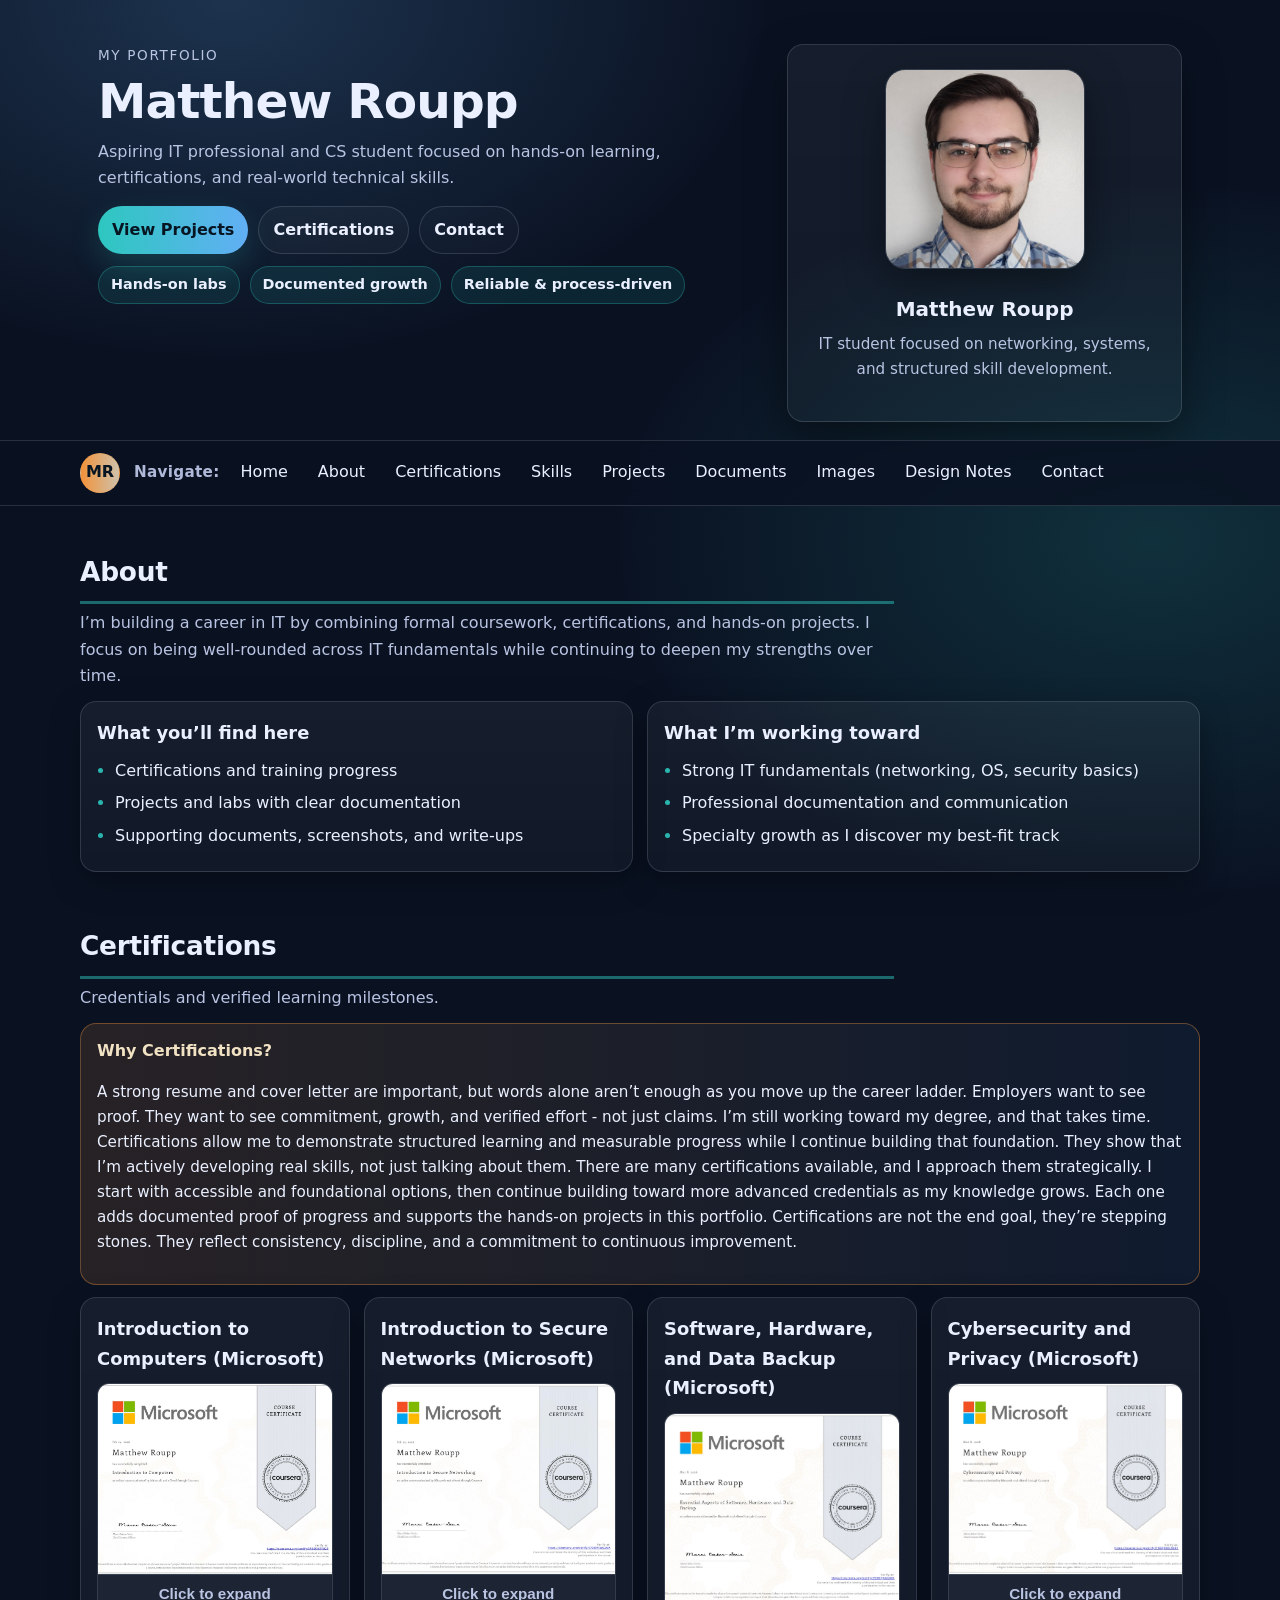
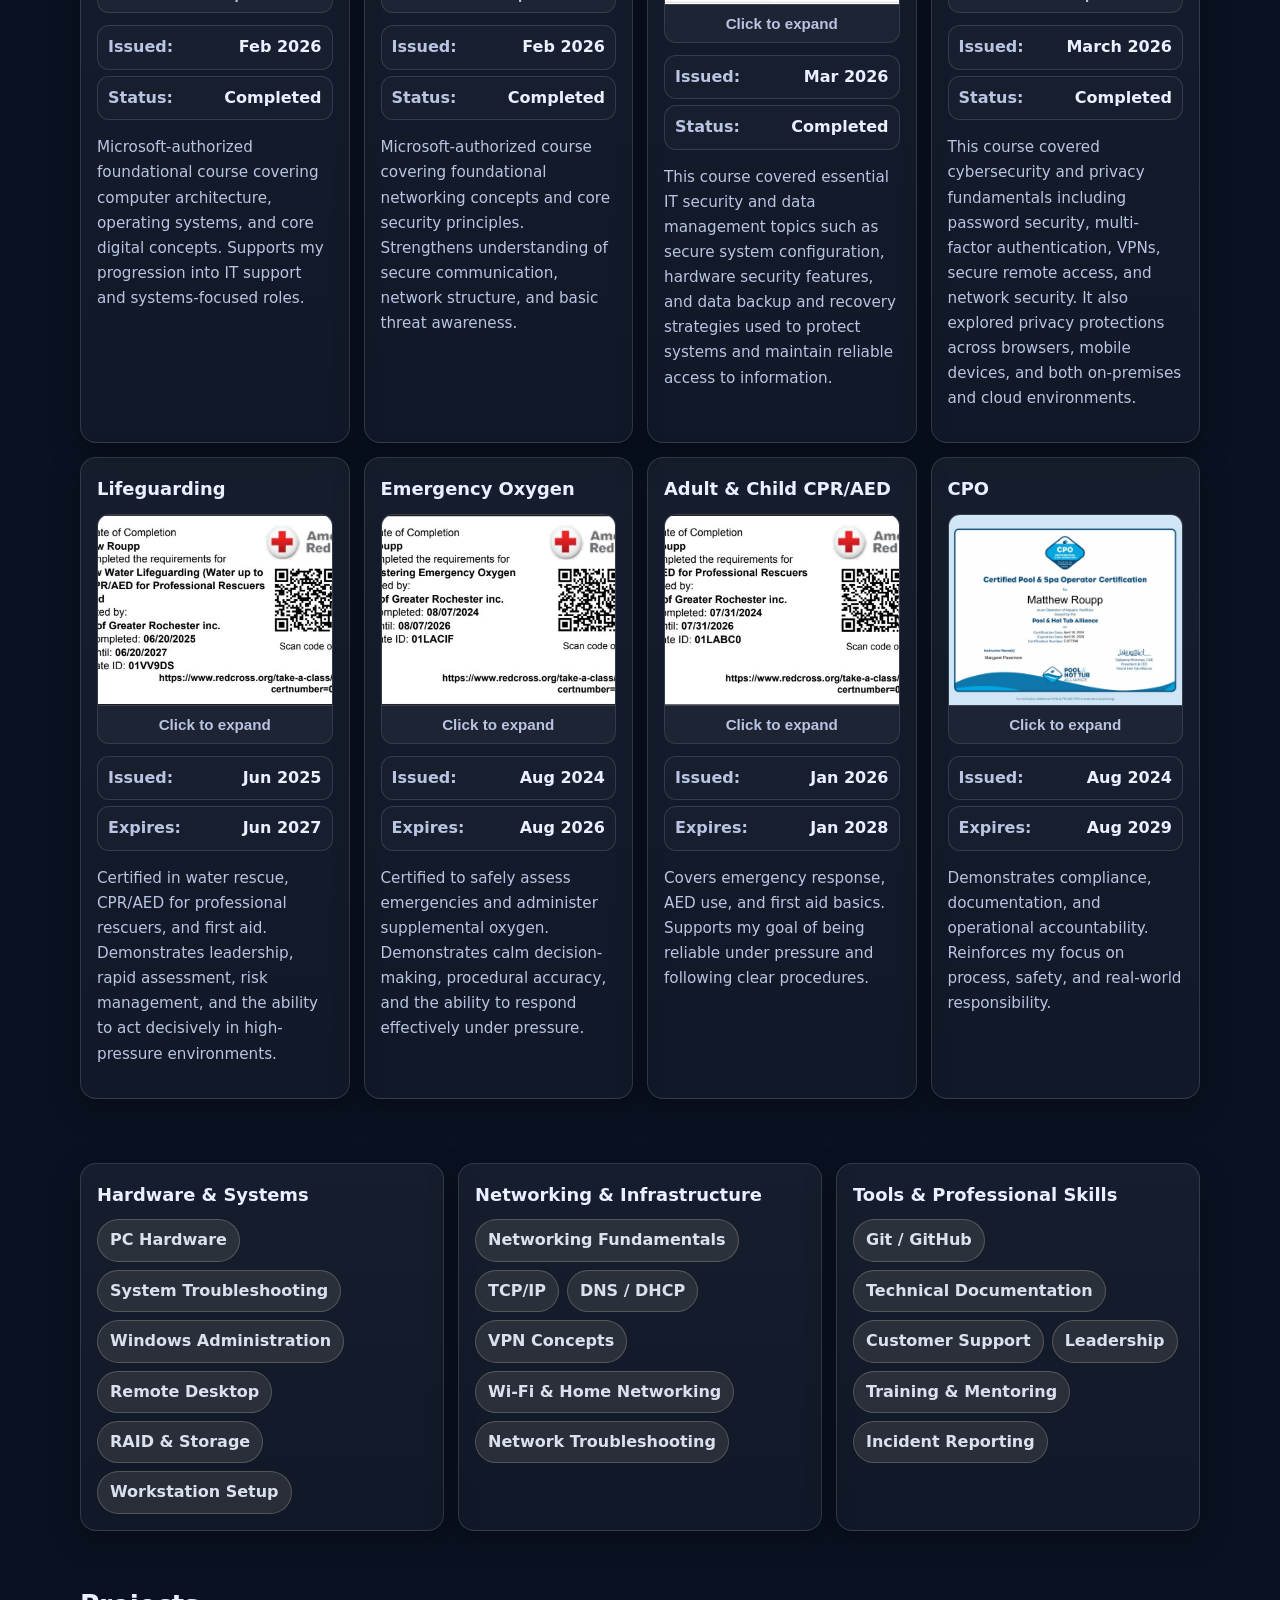
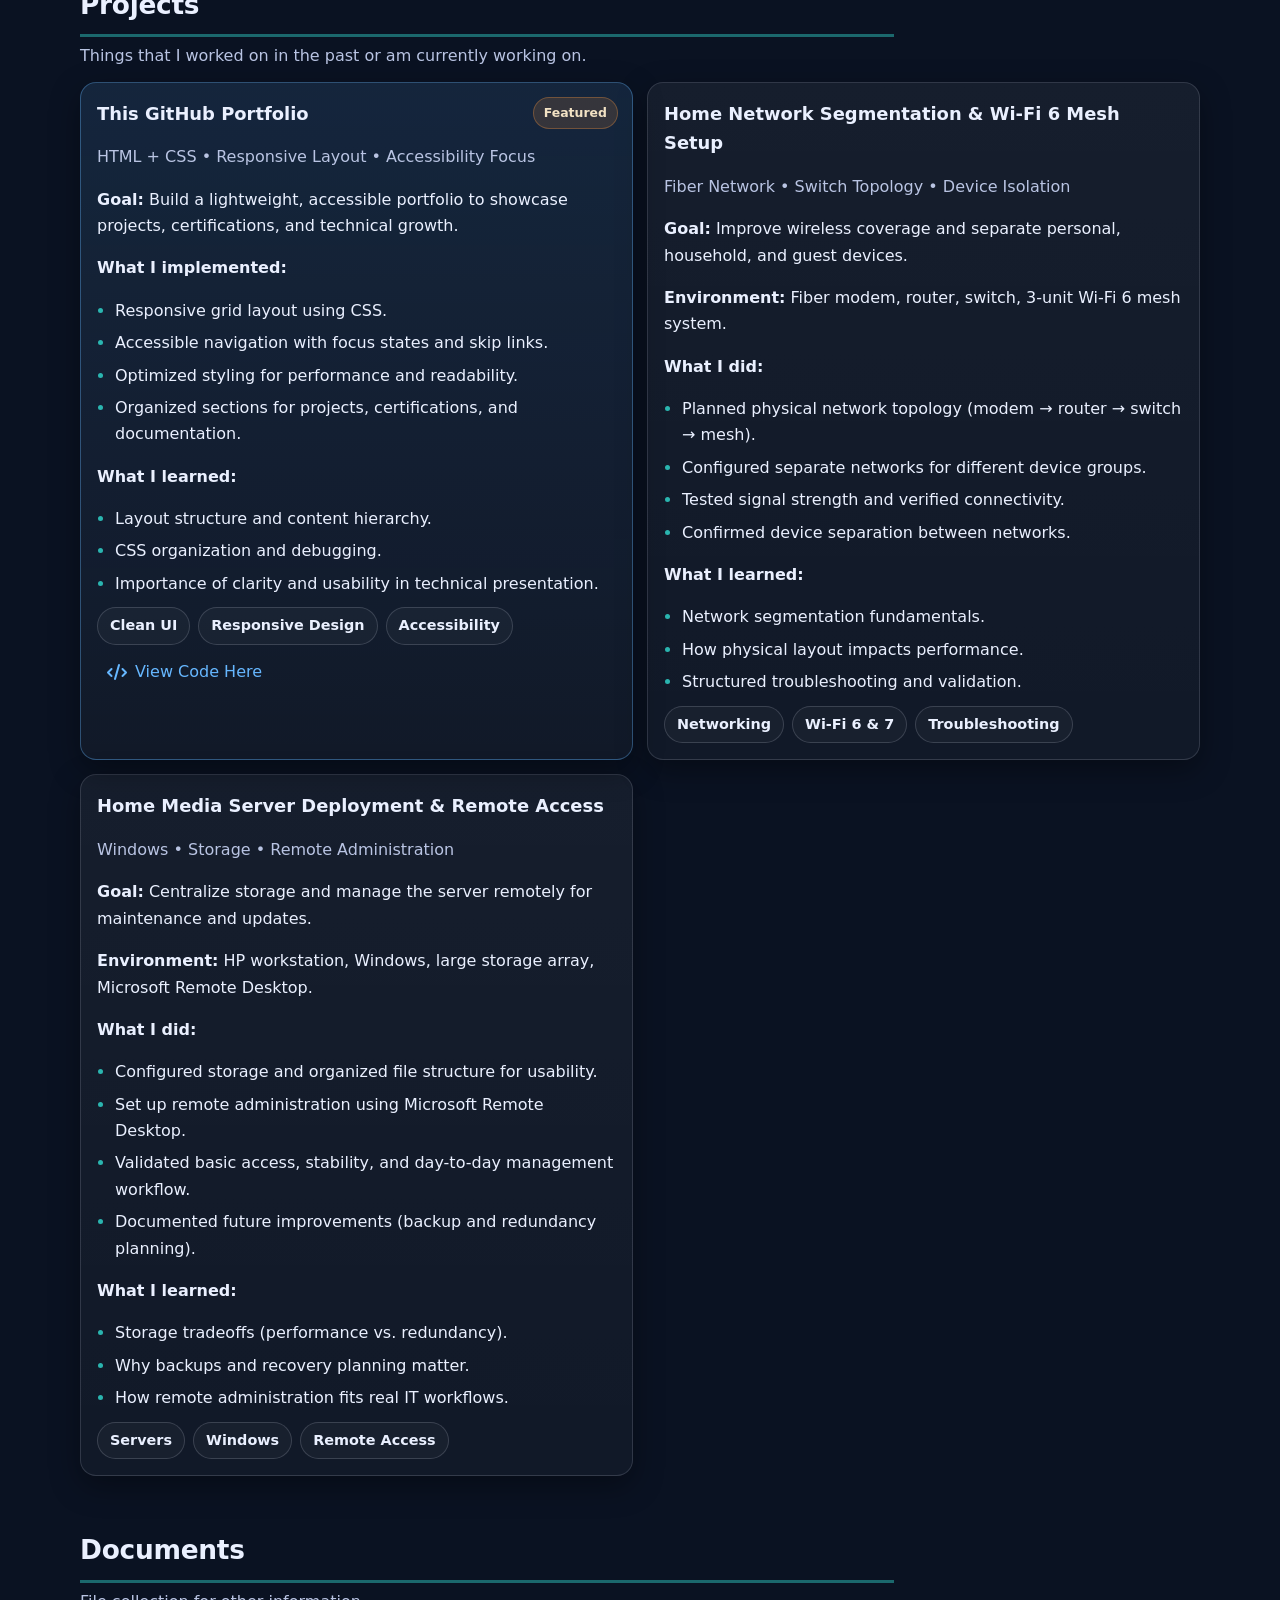
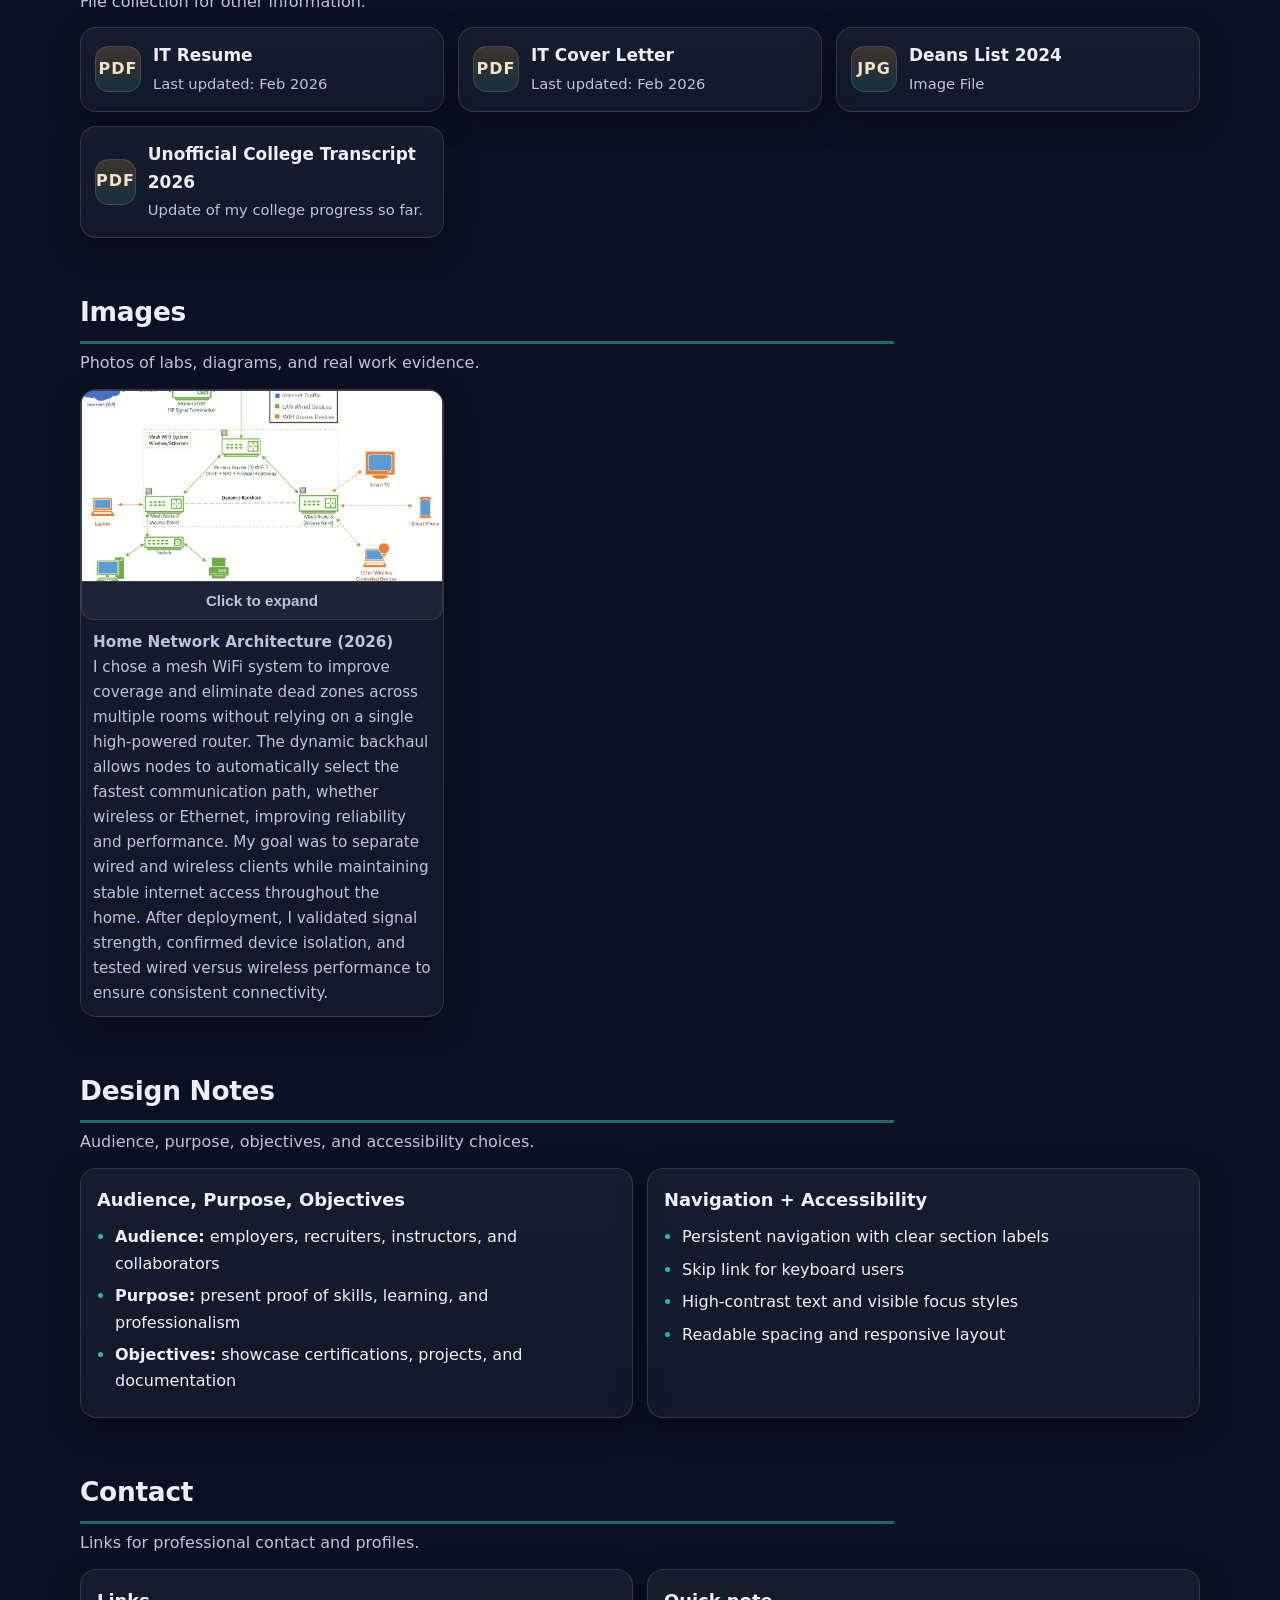
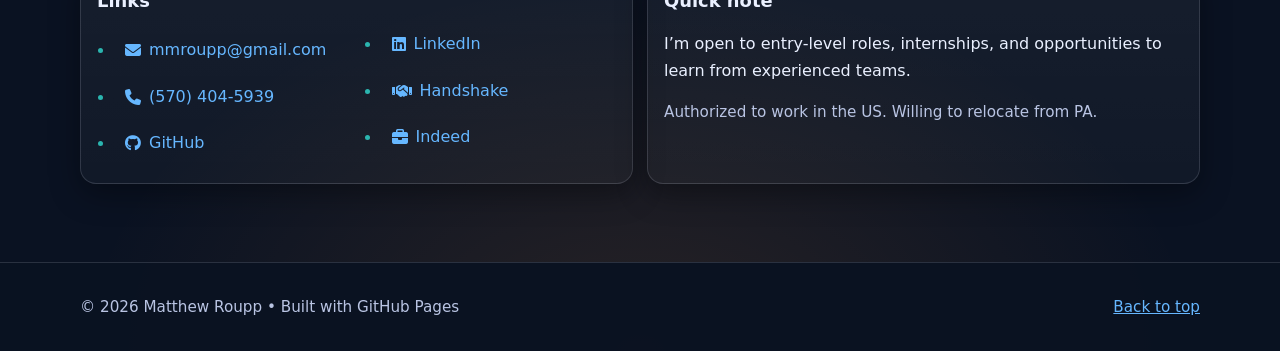
==== index.html @ 42c50611 "Update index.html Skills Section Change/Update" ====
<!doctype html>
<html lang="en" id="top">
<head>
<!-- ================================================== -->
<!-- HEADER -->
<!-- ================================================== -->
  <meta charset="utf-8" />
  <meta name="viewport" content="width=device-width, initial-scale=1" />
  <meta name="description" content="Matthew Roupp — IT portfolio showcasing certifications, skills, projects, documents, and learning progress." />
  <title>Matthew Roupp | My Portfolio</title>
  <link rel="stylesheet" href="style.css" />
  <link rel="stylesheet" href="https://cdnjs.cloudflare.com/ajax/libs/font-awesome/6.5.0/css/all.min.css">
</head>

<body>
  <a class="skip-link" href="#main">Skip to content</a>

  <header class="site-header">
    <div class="container hero">
      <div class="hero-left">
        <p class="kicker">My Portfolio</p>
        <h1 class="site-title">Matthew Roupp</h1>
        <p class="subtitle">
          Aspiring IT professional and CS student focused on hands-on learning, certifications, and real-world technical skills.
        </p>

        <div class="button-row">
          <a class="btn primary" href="#projects">View Projects</a>
          <a class="btn" href="#certifications">Certifications</a>
          <a class="btn ghost" href="#contact">Contact</a>
        </div>

        <div class="hero-badges" aria-label="Highlights">
          <span class="badge pill">Hands-on labs</span>
          <span class="badge pill">Documented growth</span>
          <span class="badge pill">Reliable &amp; process-driven</span>
        </div>
      </div>
      <aside class="hero-right" aria-label="Profile overview">
        <div class="profile-card profile-hero">
      
          <img 
            src="assets/images/profile1.jpg" 
            alt="Matthew Roupp headshot"
            class="profile-photo"
            loading="lazy"
          >
      
          <h2 class="profile-name">Matthew Roupp</h2>
      
          <p class="profile-tagline">
            IT student focused on networking, systems, and structured skill development.
          </p>   
      </div>
    </aside>
  </div>
</header>
<!-- ================================================== -->
<!-- NAVIGATION -->
<!-- ================================================== -->
<nav class="site-nav" aria-label="Site navigation">
  <div class="container nav-wrap">
    <a class="brand" href="homepage.html" aria-label="Go to homepage">MR</a>

    <div class="nav-meta">
      <span class="nav-label">Navigate:</span>

      <ul class="nav-list">
        <li><a href="homepage.html">Home</a></li>

        <li><a href="#about">About</a></li>
        <li><a href="#certifications">Certifications</a></li>
        <li><a href="#skills">Skills</a></li>
        <li><a href="#projects">Projects</a></li>
        <li><a href="#documents">Documents</a></li>
        <li><a href="#images">Images</a></li>
        <li><a href="#design">Design Notes</a></li>
        <li><a href="#contact">Contact</a></li>
      </ul>
    </div>
  </div>
</nav>
<!-- ================================================== -->
<!-- ABOUT SECTION -->
<!-- ================================================== -->
  <main id="main" class="container main">
    <section id="about" class="section">
      <div class="section-head">
        <h2>About</h2>
        <p class="section-sub">
          I’m building a career in IT by combining formal coursework, certifications, and hands-on projects. I focus on being well-rounded across IT fundamentals while continuing to deepen my strengths over time.
        </p>
      </div>

      <div class="grid two">
        <article class="card">
          <h3>What you’ll find here</h3>
          <ul class="clean-list">
            <li>Certifications and training progress</li>
            <li>Projects and labs with clear documentation</li>
            <li>Supporting documents, screenshots, and write-ups</li>
          </ul>
        </article>

        <article class="card">
          <h3>What I’m working toward</h3>
          <ul class="clean-list">
            <li>Strong IT fundamentals (networking, OS, security basics)</li>
            <li>Professional documentation and communication</li>
            <li>Specialty growth as I discover my best-fit track</li>
          </ul>
        </article>
      </div>
    </section>
<!-- ================================================== -->
<!-- CERTIFICATIONS SECTION -->
<!-- ================================================== -->
    <section id="certifications" class="section">
      <div class="section-head">
        <h2>Certifications</h2>
        <p class="section-sub">Credentials and verified learning milestones.</p>
      </div>

      <div class="callout callout-amber">
        <strong>Why Certifications?</strong>
        <p class="small">
          A strong resume and cover letter are important, but words alone aren’t enough as you move up the career ladder. Employers want to see proof. They want to see commitment, growth, and verified effort - not just claims.

          I’m still working toward my degree, and that takes time. Certifications allow me to demonstrate structured learning and measurable progress while I continue building that foundation. They show that I’m actively developing real skills, not just talking about them.

          There are many certifications available, and I approach them strategically. I start with accessible and foundational options, then continue building toward more advanced credentials as my knowledge grows. Each one adds documented proof of progress and supports the hands-on projects in this portfolio.

          Certifications are not the end goal, they’re stepping stones. They reflect consistency, discipline, and a commitment to continuous improvement.
        </p>
      </div>

      <div class="grid four">
                
        <article class="card cert-card">
          <h3>Introduction to Computers (Microsoft)</h3>
          <button class="cert-thumb" type="button"
            data-full="assets/images/MicrosoftIntroToComputers2026.jpg"
            data-alt="Microsoft Introduction to Computers Certification 2026"
            aria-haspopup="dialog">
            <img src="assets/images/MicrosoftIntroToComputers2026.jpg" alt="Microsoft Introduction to Computers Certification 2026 thumbnail" loading="lazy">
            <span class="cert-thumb-hint">Click to expand</span>
          </button>
          <ul class="cert-meta" aria-label="Certification details">
            <li><span>Issued:</span> <strong>Feb 2026</strong></li>
            <li><span>Status:</span> <strong>Completed</strong></li>
          </ul>
        
          <p class="muted small">
            Microsoft-authorized foundational course covering computer architecture, operating systems, and core digital concepts. Supports my progression into IT support and systems-focused roles.
          </p>
        </article>
        
        <article class="card cert-card">
          <h3>Introduction to Secure Networks (Microsoft)</h3>
          <button class="cert-thumb" type="button"
            data-full="assets/images/MicrosoftIntroToSecureNetworks2026.jpg"
            data-alt="Microsoft Introduction to Secure Networks Certification 2026"
            aria-haspopup="dialog">
            <img src="assets/images/MicrosoftIntroToSecureNetworks2026.jpg" alt="Microsoft Introduction to Secure Networks Certification 2026 thumbnail" loading="lazy">
            <span class="cert-thumb-hint">Click to expand</span>
          </button>
          <ul class="cert-meta" aria-label="Certification details">
            <li><span>Issued:</span> <strong>Feb 2026</strong></li>
            <li><span>Status:</span> <strong>Completed</strong></li>
          </ul>
        
          <p class="muted small">
            Microsoft-authorized course covering foundational networking concepts and core security principles. Strengthens understanding of secure communication, network structure, and basic threat awareness.
          </p>
        </article>
        
        <article class="card cert-card">
          <h3>Software, Hardware, and Data Backup (Microsoft)</h3>
          <button class="cert-thumb" type="button"
            data-full="assets/images/MicrosoftAspectsOfSHD2026.jpg"
            data-alt="Microsoft Essential Aspects of Software, Hardware, and Data Backup"
            aria-haspopup="dialog">
            <img src="assets/images/MicrosoftAspectsOfSHD2026.jpg" alt="Microsoft Essential Aspects of Software, Hardware, and Data Backup Certification 2026 thumbnail" loading="lazy">
            <span class="cert-thumb-hint">Click to expand</span>
          </button>        

        
          <ul class="cert-meta" aria-label="Certification details">
            <li><span>Issued:</span> <strong>Mar 2026</strong></li>
            <li><span>Status:</span> <strong>Completed</strong></li>
          </ul>
        
          <p class="muted small">
          This course covered essential IT security and data management topics such as secure system configuration, hardware security features, and data backup and recovery strategies used to protect systems and maintain reliable access to information.
          </p>
        </article>
                
        <article class="card cert-card">
          <h3>Cybersecurity and Privacy (Microsoft)</h3>
        
           <button class="cert-thumb" type="button"
            data-full="assets/images/MicrosoftCybersecurityAndPrivacy2026.jpg"
            data-alt="Cybersecurity And Privacy (Microsoft)"
            aria-haspopup="dialog">
            <img src="assets/images/MicrosoftCybersecurityAndPrivacy2026.jpg" alt="Microsoft Cybersecurity And Privacy Certification 2026 thumbnail" loading="lazy">
            <span class="cert-thumb-hint">Click to expand</span>
          </button>        
        
          <ul class="cert-meta" aria-label="Certification details">
            <li><span>Issued:</span> <strong>March 2026</strong></li>
            <li><span>Status:</span> <strong>Completed</strong></li>
          </ul>
        
          <p class="muted small">
            This course covered cybersecurity and privacy fundamentals including password security, multi-factor authentication, VPNs, secure remote access, and network security. It also explored privacy protections across browsers, mobile devices, and both on-premises and cloud environments.
        </article>
        
        <article class="card cert-card">
          <h3>Lifeguarding</h3>
          <button class="cert-thumb" type="button"
            data-full="assets/images/LifeguardCert2025.jpg"
            data-alt="Shallow Water Lifeguarding Certification 2025"
            aria-haspopup="dialog">
            <img src="assets/images/LifeguardCert2025.jpg" alt="Shallow Water Lifeguarding certification 2025 thumbnail" loading="lazy">
            <span class="cert-thumb-hint">Click to expand</span>
          </button>
          <ul class="cert-meta" aria-label="Certification details">
            <li><span>Issued:</span> <strong>Jun 2025</strong></li>
            <li><span>Expires:</span> <strong>Jun 2027</strong></li>
          </ul>
        
          <p class="muted small">
            Certified in water rescue, CPR/AED for professional rescuers, and first aid. Demonstrates leadership, rapid assessment, risk management, and the ability to act decisively in high-pressure environments.
          </p>
        </article>        
        
        <article class="card cert-card">
          <h3>Emergency Oxygen</h3>
          <button class="cert-thumb" type="button"
            data-full="assets/images/OxygenCert2024.jpg"
            data-alt="Administering Emergency Oxygen Certificate 2024"
            aria-haspopup="dialog">
            <img src="assets/images/OxygenCert2024.jpg" alt="Administering Emergency Oxygen certificate thumbnail" loading="lazy">
            <span class="cert-thumb-hint">Click to expand</span>
          </button>
          <ul class="cert-meta" aria-label="Certification details">
            <li><span>Issued:</span> <strong>Aug 2024</strong></li>
            <li><span>Expires:</span> <strong>Aug 2026</strong></li>
          </ul>
        
          <p class="muted small">
            Certified to safely assess emergencies and administer supplemental oxygen. Demonstrates calm decision-making, procedural accuracy, and the ability to respond effectively under pressure.
          </p>
        </article>
        
        <article class="card cert-card">
          <h3>Adult &amp; Child CPR/AED</h3>
          <button class="cert-thumb" type="button"
            data-full="assets/images/CPR-AED Cert2024.jpg"
            data-alt="Adult and Child CPR/AED certification certificate"
            aria-haspopup="dialog">
            <img src="assets/images/CPR-AED Cert2024.jpg" alt="Adult and Child CPR/AED certificate thumbnail" loading="lazy">
            <span class="cert-thumb-hint">Click to expand</span>
          </button>
          <ul class="cert-meta" aria-label="Certification details">
            <li><span>Issued:</span> <strong>Jan 2026</strong></li>
            <li><span>Expires:</span> <strong>Jan 2028</strong></li>
          </ul>
          <p class="muted small">
            Covers emergency response, AED use, and first aid basics. Supports my goal of being reliable under pressure and following clear procedures.
          </p>
        </article>

        <article class="card cert-card">
          <h3>CPO</h3>
          <button class="cert-thumb" type="button"
            data-full="assets/images/CPO Cert.jpg"
            data-alt="Certified Pool and Spa Operator certification certificate"
            aria-haspopup="dialog">
            <img src="assets/images/CPO Cert.jpg" alt="CPO certificate thumbnail" loading="lazy">
            <span class="cert-thumb-hint">Click to expand</span>
          </button>
          <ul class="cert-meta" aria-label="Certification details">
            <li><span>Issued:</span> <strong>Aug 2024</strong></li>
            <li><span>Expires:</span> <strong>Aug 2029</strong></li>
          </ul>
          <p class="muted small">
            Demonstrates compliance, documentation, and operational accountability. Reinforces my focus on process, safety, and real-world responsibility.
          </p>
        </article>
      </div>
    </section>
<!-- ================================================== -->
<!-- SKILLS SECTION -->
<!-- ================================================== -->
    <section id="skills" class="section">
       <div class="grid three">
        <article class="card">
          <h3>Hardware & Systems</h3>
          <ul class="tag-list">
            <li class="tag">PC Hardware</li>
            <li class="tag">System Troubleshooting</li>
            <li class="tag">Windows Administration</li>
            <li class="tag">Remote Desktop</li>
            <li class="tag">RAID & Storage</li>
            <li class="tag">Workstation Setup</li>
          </ul>
        </article>
      
        <article class="card">
          <h3>Networking & Infrastructure</h3>
          <ul class="tag-list">
            <li class="tag">Networking Fundamentals</li>
            <li class="tag">TCP/IP</li>
            <li class="tag">DNS / DHCP</li>
            <li class="tag">VPN Concepts</li>
            <li class="tag">Wi-Fi & Home Networking</li>
            <li class="tag">Network Troubleshooting</li>
          </ul>
        </article>
      
        <article class="card">
          <h3>Tools & Professional Skills</h3>
          <ul class="tag-list">
            <li class="tag">Git / GitHub</li>
            <li class="tag">Technical Documentation</li>
            <li class="tag">Customer Support</li>
            <li class="tag">Leadership</li>
            <li class="tag">Training & Mentoring</li>
            <li class="tag">Incident Reporting</li>
          </ul>
        </article>
      </div>
    </section>
<!-- ================================================== -->
<!-- PROJECTS SECTION -->
<!-- ================================================== -->
    <section id="projects" class="section">
      <div class="section-head">
        <h2>Projects</h2>
        <p class="section-sub">Things that I worked on in the past or am currently working on.</p>
      </div>
    
      <div class="grid two">
        <article class="card featured">
          <h3>This GitHub Portfolio</h3>
          <p class="muted">HTML + CSS • Responsive Layout • Accessibility Focus</p>
    
          <p><strong>Goal:</strong> Build a lightweight, accessible portfolio to showcase projects, certifications, and technical growth.</p>
    
          <p><strong>What I implemented:</strong></p>
          <ul class="clean-list">
            <li>Responsive grid layout using CSS.</li>
            <li>Accessible navigation with focus states and skip links.</li>
            <li>Optimized styling for performance and readability.</li>
            <li>Organized sections for projects, certifications, and documentation.</li>
          </ul>
    
          <p><strong>What I learned:</strong></p>
          <ul class="clean-list">
            <li>Layout structure and content hierarchy.</li>
            <li>CSS organization and debugging.</li>
            <li>Importance of clarity and usability in technical presentation.</li>
          </ul>
    
          <div class="meta">
            <span class="badge">Clean UI</span>
            <span class="badge">Responsive Design</span>
            <span class="badge">Accessibility</span>
            <span class="contact-links">
              <a href="https://github.com/MatthewMRoupp/portfilio" target="_blank" rel="noopener">
                <i class="fa-solid fa-code"></i> View Code Here
              </a>
            </span>
          </div>
        </article>
    
        <article class="card">
          <h3>Home Network Segmentation &amp; Wi-Fi 6 Mesh Setup</h3>
          <p class="muted">Fiber Network • Switch Topology • Device Isolation</p>
    
          <p><strong>Goal:</strong> Improve wireless coverage and separate personal, household, and guest devices.</p>
          <p><strong>Environment:</strong> Fiber modem, router, switch, 3-unit Wi-Fi 6 mesh system.</p>
    
          <p><strong>What I did:</strong></p>
          <ul class="clean-list">
            <li>Planned physical network topology (modem → router → switch → mesh).</li>
            <li>Configured separate networks for different device groups.</li>
            <li>Tested signal strength and verified connectivity.</li>
            <li>Confirmed device separation between networks.</li>
          </ul>
    
          <p><strong>What I learned:</strong></p>
          <ul class="clean-list">
            <li>Network segmentation fundamentals.</li>
            <li>How physical layout impacts performance.</li>
            <li>Structured troubleshooting and validation.</li>
          </ul>
    
          <div class="meta">
            <span class="badge">Networking</span>
            <span class="badge">Wi-Fi 6 & 7</span>
            <span class="badge">Troubleshooting</span>
          </div>
        </article>

        <article class="card">
          <h3>Home Media Server Deployment &amp; Remote Access</h3>
          <p class="muted">Windows • Storage • Remote Administration</p>
        
          <p><strong>Goal:</strong> Centralize storage and manage the server remotely for maintenance and updates.</p>
          <p><strong>Environment:</strong> HP workstation, Windows, large storage array, Microsoft Remote Desktop.</p>
        
          <p><strong>What I did:</strong></p>
          <ul class="clean-list">
            <li>Configured storage and organized file structure for usability.</li>
            <li>Set up remote administration using Microsoft Remote Desktop.</li>
            <li>Validated basic access, stability, and day-to-day management workflow.</li>
            <li>Documented future improvements (backup and redundancy planning).</li>
          </ul>
        
          <p><strong>What I learned:</strong></p>
          <ul class="clean-list">
            <li>Storage tradeoffs (performance vs. redundancy).</li>
            <li>Why backups and recovery planning matter.</li>
            <li>How remote administration fits real IT workflows.</li>
          </ul>
        
          <div class="meta">
            <span class="badge">Servers</span>
            <span class="badge">Windows</span>
            <span class="badge">Remote Access</span>
          </div>
        </article>
      </div>
    </section>
<!-- ================================================== -->
<!-- DOCUMENTS SECTION -->
<!-- ================================================== -->
    <section id="documents" class="section">
      <div class="section-head">
        <h2>Documents</h2>
        <p class="section-sub">File collection for other information.</p>
      </div>

      <div class="grid three">
        <a class="doc-card" href="assets/documents/Resume IT v02.24.2026.pdf" target="_blank" rel="noopener">
          <div class="doc-icon" aria-hidden="true">PDF</div>
          <div>
            <h3 class="doc-title">IT Resume</h3>
            <p class="doc-meta">Last updated: Feb 2026</p>
          </div>
        </a>

        <a class="doc-card" href="assets/documents/IT Cover Letter v02.24.2026.pdf" target="_blank" rel="noopener">
          <div class="doc-icon" aria-hidden="true">PDF</div>
          <div>
            <h3 class="doc-title">IT Cover Letter</h3>
            <p class="doc-meta">Last updated: Feb 2026</p>
          </div>
        </a>

        <a class="doc-card" href="assets/images/DeansList2024.jpg" target="_blank" rel="noopener">
          <div class="doc-icon" aria-hidden="true">JPG</div>
          <div>
            <h3 class="doc-title">Deans List 2024</h3>
            <p class="doc-meta">Image File</p>
          </div>
        </a>

        <a class="doc-card" href="assets/documents/Unofficial Transcript.pdf" target="_blank" rel="noopener">
          <div class="doc-icon" aria-hidden="true">PDF</div>
          <div>
            <h3 class="doc-title">Unofficial College Transcript 2026</h3>
            <p class="doc-meta">Update of my college progress so far.</p>
          </div>
        </a>
      </div>
    </section>
<!-- ================================================== -->
<!-- IMAGES SECTION -->
<!-- ================================================== -->
    <section id="images" class="section">
      <div class="section-head">
        <h2>Images</h2>
        <p class="section-sub">Photos of labs, diagrams, and real work evidence.</p>
      </div>

      <div class="grid gallery">
        <figure class="img-card">
          <button class="cert-thumb" type="button"
            data-full="assets/images/Network.png"
            data-alt="Home network topology diagram showing ISP, modem, primary router, mesh nodes, switch, and client devices"
            aria-haspopup="dialog">
            <img src="assets/images/Network.png" 
                alt="Home network topology diagram showing ISP, modem, primary router, mesh nodes, switch, and client devices" 
                loading="lazy">
            <span class="cert-thumb-hint">Click to expand</span>
          </button>
          
          <figcaption>
            <strong>Home Network Architecture (2026)</strong><br>
            I chose a mesh WiFi system to improve coverage and eliminate dead zones across multiple rooms without relying on a single high-powered router. The dynamic backhaul allows nodes to automatically select the fastest communication path, whether wireless or Ethernet, improving reliability and performance. My goal was to separate wired and wireless clients while maintaining stable internet access throughout the home. After deployment, I validated signal strength, confirmed device isolation, and tested wired versus wireless performance to ensure consistent connectivity.
          </figcaption>
        </figure>
      </div>
    </section>
<!-- ================================================== -->
<!-- DESIGN NOTES -->
<!-- ================================================== -->
    <section id="design" class="section">
      <div class="section-head">
        <h2>Design Notes</h2>
        <p class="section-sub">Audience, purpose, objectives, and accessibility choices.</p>
      </div>

      <div class="grid two">
        <article class="card">
          <h3>Audience, Purpose, Objectives</h3>
          <ul class="clean-list">
            <li><strong>Audience:</strong> employers, recruiters, instructors, and collaborators</li>
            <li><strong>Purpose:</strong> present proof of skills, learning, and professionalism</li>
            <li><strong>Objectives:</strong> showcase certifications, projects, and documentation</li>
          </ul>
        </article>

        <article class="card">
          <h3>Navigation + Accessibility</h3>
          <ul class="clean-list">
            <li>Persistent navigation with clear section labels</li>
            <li>Skip link for keyboard users</li>
            <li>High-contrast text and visible focus styles</li>
            <li>Readable spacing and responsive layout</li>
          </ul>
        </article>
      </div>
    </section>
<!-- ================================================== -->
<!-- CONTACT SECTION -->
<!-- ================================================== -->
    <section id="contact" class="section">
      <div class="section-head">
        <h2>Contact</h2>
        <p class="section-sub">Links for professional contact and profiles.</p>
      </div>

      <div class="grid two">
        <article class="card">
          <h3>Links</h3>
          <ul class="clean-list contact-links">
            <li>
              <a href="mailto:mmroupp@gmail.com">
                <i class="fa-solid fa-envelope"></i> mmroupp@gmail.com
              </a>
            </li>
            
            <li>
              <a href="tel:+15704045939">
                <i class="fa-solid fa-phone"></i> (570) 404-5939
              </a>
            </li>            
            <li>
              <a href="https://github.com/MatthewMRoupp" target="_blank" rel="noopener">
                <i class="fa-brands fa-github"></i> GitHub
              </a>
            </li>
            <li>
              <a href="https://www.linkedin.com/in/matthew-roupp-abb33a304/" target="_blank" rel="noopener">
                <i class="fa-brands fa-linkedin"></i> LinkedIn
              </a>
            </li>
            <li>
              <a href="https://app.joinhandshake.com/profiles/matthewroupp" target="_blank" rel="noopener">
                <i class="fa-solid fa-handshake"></i> Handshake
              </a>
            </li>
            <li>
              <a href="https://profile.indeed.com/p/matthewr-rkym48v" target="_blank" rel="noopener">
                <i class="fa-solid fa-briefcase"></i> Indeed
              </a>
            </li>
          </ul>
        </article>
  
        <article class="card">
          <h3>Quick note</h3>
          <p>I’m open to entry-level roles, internships, and opportunities to learn from experienced teams.</p>
          <p class="small muted">Authorized to work in the US. Willing to relocate from PA.</p>
        </article>
      </div>
    </section>
  </main>
<!-- ================================================== -->
<!-- FOOTER -->
<!-- ================================================== -->
  <footer class="site-footer">
    <div class="container footer-row">
      <p class="small muted">© <span id="year"></span> Matthew Roupp • Built with GitHub Pages</p>
      <a class="small" href="#top">Back to top</a>
    </div>
  </footer>

  <div class="lightbox" hidden>
    <div class="lightbox-backdrop" data-close></div>
    <div class="lightbox-panel" role="dialog" aria-modal="true" aria-label="Certificate preview">
      <button class="lightbox-close" type="button" data-close aria-label="Close">✕</button>
      <img class="lightbox-img" alt="">
    </div>
  </div>

  <script>
    document.getElementById("year").textContent = new Date().getFullYear();

    (function () {
      const box = document.querySelector(".lightbox");
      const img = document.querySelector(".lightbox-img");
      let lastFocus = null;

      function openBox(fullSrc, altText) {
        lastFocus = document.activeElement;
        img.src = fullSrc;
        img.alt = altText || "Certificate preview";
        box.hidden = false;
        document.body.classList.add("no-scroll");
        box.querySelector(".lightbox-close").focus();
      }

      function closeBox() {
        box.hidden = true;
        document.body.classList.remove("no-scroll");
        img.src = "";
        img.alt = "";
        if (lastFocus) lastFocus.focus();
      }

      document.addEventListener("click", (e) => {
        const btn = e.target.closest(".cert-thumb");
        if (btn) {
          openBox(btn.dataset.full, btn.dataset.alt);
          return;
        }
        if (e.target.closest("[data-close]")) closeBox();
      });

      document.addEventListener("keydown", (e) => {
        if (!box.hidden && e.key === "Escape") closeBox();
      });
    })();
  </script>
</body>
</html>
---- style.css ----
:root{
  --bg: #0a1222;
  --surface: rgba(255,255,255,0.04);
  --surface-strong: rgba(255,255,255,0.06);

  --text: #eaf0ff;
  --muted: #b9c4e3;

  --blue:  #66b7ff;
  --teal:  #2fd0c7;
  --orange:#ff9a3d;
  --tan:   #f2e2c4;

  --border: rgba(234,240,255,0.14);
  --border-strong: rgba(234,240,255,0.18);

  --shadow: 0 14px 40px rgba(0,0,0,0.45);

  --radius: 16px;
  --radius-sm: 12px;
  --max: 1120px;

  --focus: rgba(255,154,61,0.65);
  --nav-h: 64px;
}

*{ box-sizing: border-box; }
html{ scroll-behavior: smooth; }
body{
  margin: 0;
  font-family: system-ui, -apple-system, Segoe UI, Roboto, Arial, sans-serif;
  background:
    radial-gradient(900px 600px at 18% 0%, rgba(102,183,255,0.20), transparent 60%),
    radial-gradient(900px 600px at 90% 8%, rgba(47,208,199,0.16), transparent 60%),
    radial-gradient(900px 600px at 50% 100%, rgba(255,154,61,0.12), transparent 62%),
    var(--bg);
  color: var(--text);
  line-height: 1.65;
}

.container{
  max-width: var(--max);
  margin: 0 auto;
  padding: 0 18px;
}

a{ color: var(--blue); }
a:hover{ color: var(--teal); }
a:focus-visible{ outline: 3px solid var(--focus); outline-offset: 3px; border-radius: 10px; }

.skip-link{
  position: absolute;
  left: -999px;
  top: 10px;
  padding: 10px 12px;
  background: rgba(10,18,34,0.92);
  border: 2px solid rgba(47,208,199,0.7);
  border-radius: 999px;
}
.skip-link:focus{ left: 12px; z-index: 1000; }

.site-header{
  padding: 44px 0 18px;
}

.hero{
  display: grid;
  grid-template-columns: 1.7fr 1fr;
  gap: 18px;
  align-items: start;
}
@media (max-width: 980px){
  .hero{ grid-template-columns: 1fr; }
}

.kicker{
  margin: 0 0 8px;
  color: var(--muted);
  letter-spacing: 0.12em;
  text-transform: uppercase;
  font-size: 0.85rem;
}

.site-title{
  margin: 0;
  font-size: clamp(2rem, 3.8vw, 3.2rem);
  line-height: 1.12;
  letter-spacing: -0.02em;
}

.subtitle{
  margin: 10px 0 14px;
  color: var(--muted);
  max-width: 70ch;
}

.button-row{
  display: flex;
  gap: 10px;
  flex-wrap: wrap;
  margin-top: 8px;
}

.btn{
  display: inline-flex;
  align-items: center;
  justify-content: center;
  padding: 10px 14px;
  border-radius: 999px;
  border: 1px solid var(--border);
  background: rgba(255,255,255,0.03);
  color: var(--text);
  text-decoration: none;
  font-weight: 700;
  transition: transform 140ms ease, box-shadow 140ms ease, background 140ms ease, border-color 140ms ease;
}
.btn:hover{ transform: translateY(-1px); box-shadow: var(--shadow); border-color: var(--border-strong); }
.btn.primary{
  background: linear-gradient(90deg, rgba(47,208,199,0.95), rgba(102,183,255,0.95));
  color: #071522;
  border: none;
  box-shadow: 0 12px 30px rgba(47,208,199,0.18);
}
.btn.ghost{
  background: rgba(255,255,255,0.02);
}
.btn:focus-visible{ outline: 3px solid var(--focus); outline-offset: 3px; }

.hero-badges{
  display: flex;
  flex-wrap: wrap;
  gap: 10px;
  margin-top: 12px;
}

.badge{
  display: inline-flex;
  align-items: center;
  gap: 8px;
  padding: 6px 12px;
  border-radius: 999px;
  border: 1px solid rgba(234,240,255,0.16);
  background: rgba(255,255,255,0.03);
  color: var(--text);
  font-weight: 700;
  font-size: 0.9rem;
}

.badge.pill{
  border-color: rgba(47,208,199,0.28);
  background: rgba(47,208,199,0.10);
}

.badge a{
  color: inherit;
  text-decoration: none;
}

.badge a:hover{
  color: inherit;
  text-decoration: none;
}

.badge:has(a):hover{
  border-color: var(--border-strong);
  transform: translateY(-1px);
}

.profile-card{
  background: linear-gradient(180deg, rgba(255,255,255,0.05), rgba(255,255,255,0.03));
  border: 1px solid var(--border);
  border-radius: var(--radius);
  box-shadow: var(--shadow);
  padding: 16px;
}

.card-title{
  margin: 0 0 10px;
  font-size: 1.1rem;
}
.profile-hero {
  text-align: center;
  padding: 24px 18px;
}

.profile-photo {
  width: 200px;
  height: 200px;
  object-fit: cover;
  border-radius: 20px;
  border: 1px solid var(--border);
  box-shadow: 0 14px 40px rgba(0,0,0,0.4);
  margin-bottom: 16px;
}

.profile-name {
  margin: 0 0 6px;
  font-size: 1.25rem;
}

.profile-tagline {
  margin: 0 0 14px;
  color: var(--muted);
  font-size: 0.95rem;
}

.site-nav{
  position: sticky;
  top: 0;
  background: rgba(10,18,34,0.86);
  backdrop-filter: blur(12px);
  border-top: 1px solid var(--border);
  border-bottom: 1px solid var(--border);
  z-index: 50;
}

.nav-wrap{
  display: flex;
  align-items: center;
  gap: 14px;
  padding: 10px 0;
  min-height: var(--nav-h);
}

.brand{
  display: inline-flex;
  align-items: center;
  justify-content: center;
  width: 40px;
  height: 40px;
  border-radius: 999px;
  text-decoration: none;
  color: #071522;
  font-weight: 900;
  background: linear-gradient(90deg, rgba(255,154,61,0.95), rgba(242,226,196,0.85));
  border: 1px solid rgba(255,154,61,0.25);
  flex: 0 0 auto;
}

.nav-meta{
  display: flex;
  align-items: center;
  gap: 10px;
  flex: 1 1 auto;
  min-width: 0;
}

.nav-label{
  color: var(--muted);
  font-weight: 800;
  letter-spacing: 0.02em;
  white-space: nowrap;
  font-size: 0.95rem;
  opacity: 0.95;
}

.nav-list{
  display: flex;
  gap: 8px;
  flex-wrap: wrap;
  padding: 0;
  margin: 0;
  list-style: none;
}

.nav-list a{
  text-decoration: none;
  color: var(--text);
  padding: 8px 10px;
  border-radius: 999px;
  border: 1px solid transparent;
  transition: background 140ms ease, border-color 140ms ease;
}
.nav-list a:hover{
  background: rgba(102,183,255,0.10);
  border-color: rgba(102,183,255,0.18);
}

.main{
  padding: 18px 0 52px;
}

.section{
  padding: 26px 0;
  scroll-margin-top: calc(var(--nav-h) + 18px);
}

.section-head{
  display: grid;
  gap: 6px;
  margin-bottom: 12px;
  max-width: 80ch;
}

.section h2{
  margin: 0;
  font-size: 1.65rem;
  letter-spacing: -0.01em;
  display: inline-block;
  padding-bottom: 8px;
  border-bottom: 3px solid rgba(47,208,199,0.45);
}

.section-sub{
  margin: 0;
  color: var(--muted);
}

h3{
  margin: 0 0 8px;
  font-size: 1.12rem;
}

.grid{
  display: grid;
  gap: 14px;
  margin-top: 12px;
}

.grid.two{ grid-template-columns: 1fr 1fr; }
.grid.three{ grid-template-columns: 1fr 1fr 1fr; }
.grid.four{ grid-template-columns: repeat(4, minmax(0, 1fr)); }

@media (max-width: 1200px){
  .grid.four{ grid-template-columns: repeat(3, minmax(0, 1fr)); }
}

@media (max-width: 980px){
  .grid.two, .grid.three{ grid-template-columns: 1fr; }
  .grid.four{ grid-template-columns: repeat(2, minmax(0, 1fr)); }
}

@media (max-width: 680px){
  .grid.four{ grid-template-columns: 1fr; }
}

.card{
  background: linear-gradient(180deg, rgba(255,255,255,0.05), rgba(255,255,255,0.03));
  border: 1px solid var(--border);
  border-radius: var(--radius);
  padding: 16px;
  box-shadow: 0 10px 30px rgba(0,0,0,0.35);
}

.card.featured{
  border-color: rgba(102,183,255,0.35);
  background: linear-gradient(180deg, rgba(102,183,255,0.12), rgba(255,255,255,0.03));
  position: relative;
}
.card.featured::before{
  content: "Featured";
  position: absolute;
  top: 14px;
  right: 14px;
  font-size: 0.78rem;
  font-weight: 900;
  padding: 5px 10px;
  border-radius: 999px;
  background: rgba(255,154,61,0.14);
  border: 1px solid rgba(255,154,61,0.30);
  color: var(--tan);
}

.clean-list{
  margin: 10px 0 0;
  padding-left: 18px;
}
.clean-list li{ margin: 6px 0; }
.clean-list li::marker{ color: rgba(47,208,199,0.85); }

.muted{ color: var(--muted); }
.small{ font-size: 0.95rem; }

.tag-list{
  list-style: none;
  padding: 0;
  margin: 10px 0 0;
  display: flex;
  flex-wrap: wrap;
  gap: 8px;
}

.tag{
  padding: 7px 12px;
  border-radius: 999px;
  background: rgba(242,226,196,0.10);
  border: 1px solid rgba(242,226,196,0.22);
  font-weight: 800;
  color: rgba(234,240,255,0.92);
}

.meta{
  display: flex;
  gap: 8px;
  flex-wrap: wrap;
  margin-top: 10px;
}

.callout{
  margin-top: 12px;
  padding: 14px 16px;
  border-radius: var(--radius);
  border: 1px solid rgba(234,240,255,0.14);
  background: rgba(255,255,255,0.03);
}
.callout strong{ color: var(--tan); }

.callout-amber{
  border-color: rgba(255,154,61,0.35);
  background: linear-gradient(90deg, rgba(255,154,61,0.12), rgba(102,183,255,0.06));
}
.callout-teal{
  border-color: rgba(47,208,199,0.35);
  background: linear-gradient(90deg, rgba(47,208,199,0.12), rgba(242,226,196,0.06));
}

.doc-card{
  display: flex;
  gap: 12px;
  align-items: center;
  text-decoration: none;
  color: inherit;
  background: linear-gradient(180deg, rgba(255,255,255,0.05), rgba(255,255,255,0.03));
  border: 1px solid var(--border);
  border-radius: var(--radius);
  padding: 14px;
  box-shadow: 0 10px 30px rgba(0,0,0,0.35);
  transition: transform 140ms ease, box-shadow 140ms ease, border-color 140ms ease;
}
.doc-card:hover{
  transform: translateY(-1px);
  box-shadow: var(--shadow);
  border-color: var(--border-strong);
}

.doc-icon{
  width: 46px;
  height: 46px;
  border-radius: 14px;
  display: grid;
  place-items: center;
  background: linear-gradient(180deg, rgba(255,154,61,0.18), rgba(47,208,199,0.12));
  border: 1px solid rgba(234,240,255,0.14);
  font-weight: 900;
  letter-spacing: 0.06em;
  color: var(--tan);
}

.doc-title{ margin: 0; font-size: 1.06rem; }
.doc-meta{ margin: 2px 0 0; color: var(--muted); font-size: 0.92rem; }

.gallery{
  grid-template-columns: repeat(3, 1fr);
}
@media (max-width: 980px){
  .gallery{ grid-template-columns: 1fr; }
}

.img-card{
  margin: 0;
  background: linear-gradient(180deg, rgba(255,255,255,0.05), rgba(255,255,255,0.03));
  border: 1px solid var(--border);
  border-radius: var(--radius);
  overflow: hidden;
  box-shadow: 0 10px 30px rgba(0,0,0,0.35);
}

.img-card img{
  width: 100%;
  height: 220px;
  object-fit: cover;
  display: block;
  background: rgba(255,255,255,0.02);
}

.img-card figcaption{
  padding: 10px 12px;
  color: var(--muted);
  font-size: 0.95rem;
}

.site-footer{
  border-top: 1px solid var(--border);
  background: rgba(10,18,34,0.96);
}

.footer-row{
  display: flex;
  justify-content: space-between;
  align-items: center;
  padding: 16px 0;
  gap: 10px;
  flex-wrap: wrap;
}

/* Certifications layout */
.cert-card h3{ margin-bottom: 10px; }

.cert-thumb{
  width: 100%;
  border: 1px solid var(--border);
  border-radius: var(--radius-sm);
  background: rgba(255,255,255,0.02);
  padding: 0;
  overflow: hidden;
  cursor: pointer;
  display: grid;
  gap: 0;
  transition: transform 140ms ease, border-color 140ms ease;
}
.cert-thumb:hover{
  transform: translateY(-1px);
  border-color: var(--border-strong);
}
.cert-thumb:focus-visible{
  outline: 3px solid var(--focus);
  outline-offset: 3px;
}

.cert-thumb img{
  width: 100%;
  height: 190px;
  object-fit: cover;
  display: block;
}

.cert-thumb-hint{
  display: block;
  padding: 10px 12px;
  font-weight: 800;
  color: var(--muted);
  font-size: 0.95rem;
  border-top: 1px solid var(--border);
  background: rgba(255,255,255,0.02);
}

.cert-meta{
  list-style: none;
  padding: 0;
  margin: 12px 0 10px;
  display: grid;
  gap: 6px;
}
.cert-meta li{
  display: flex;
  justify-content: space-between;
  gap: 10px;
  padding: 8px 10px;
  border: 1px solid var(--border);
  border-radius: 12px;
  background: rgba(255,255,255,0.02);
}
.cert-meta span{ color: var(--muted); font-weight: 800; }
.cert-meta strong{ color: var(--text); }

.cert-placeholder{
  width: 100%;
  height: 190px;
  border-radius: var(--radius-sm);
  border: 1px dashed rgba(234,240,255,0.22);
  background: rgba(255,255,255,0.02);
  display: grid;
  place-items: center;
  color: var(--muted);
  font-weight: 900;
}
.contact-links {
  columns: 2;
  column-gap: 32px;
}

.contact-links li {
  break-inside: avoid;
  margin-bottom: 8px;
}

@media (max-width: 700px) {
  .contact-links { columns: 1; }
}

.contact-links a {
  display: inline-flex;
  align-items: center;
  gap: 8px;
  padding: 6px 10px;
  border-radius: 999px;
  text-decoration: none;
  color: var(--blue);
  transition: background 0.2s ease, color 0.2s ease, transform 0.2s ease;
}

.contact-links a:hover,
.contact-links a:focus-visible {
  background: rgba(102,183,255,0.10);
  color: var(--teal);
  transform: translateX(2px);
}
/* Lightbox */
.no-scroll{ overflow: hidden; }

.lightbox{
  position: fixed;
  inset: 0;
  z-index: 9999;
}

.lightbox:not([hidden]){
  display: grid;
  place-items: center;
}

.lightbox[hidden]{
  display: none !important;
  pointer-events: none;
}

.lightbox-backdrop{
  position: absolute;
  inset: 0;
  background: rgba(0,0,0,0.70);
}

.lightbox-panel{
  position: relative;
  width: min(980px, calc(100vw - 32px));
  max-height: calc(100vh - 32px);
  padding: 12px;
  border-radius: 18px;
  border: 1px solid var(--border);
  background: rgba(10,18,34,0.96);
  box-shadow: var(--shadow);
}

.lightbox-img{
  width: 100%;
  height: auto;
  max-height: calc(100vh - 110px);
  object-fit: contain;
  display: block;
  border-radius: 12px;
  border: 1px solid rgba(234,240,255,0.12);
}

.lightbox-close{
  position: absolute;
  top: 10px;
  right: 10px;
  width: 44px;
  height: 44px;
  border-radius: 999px;
  border: 1px solid var(--border);
  background: rgba(255,255,255,0.06);
  color: var(--text);
  cursor: pointer;
  font-size: 18px;
  font-weight: 900;
}
.lightbox-close:hover{ border-color: var(--border-strong); }
.lightbox-close:focus-visible{
  outline: 3px solid var(--focus);
  outline-offset: 3px;
}
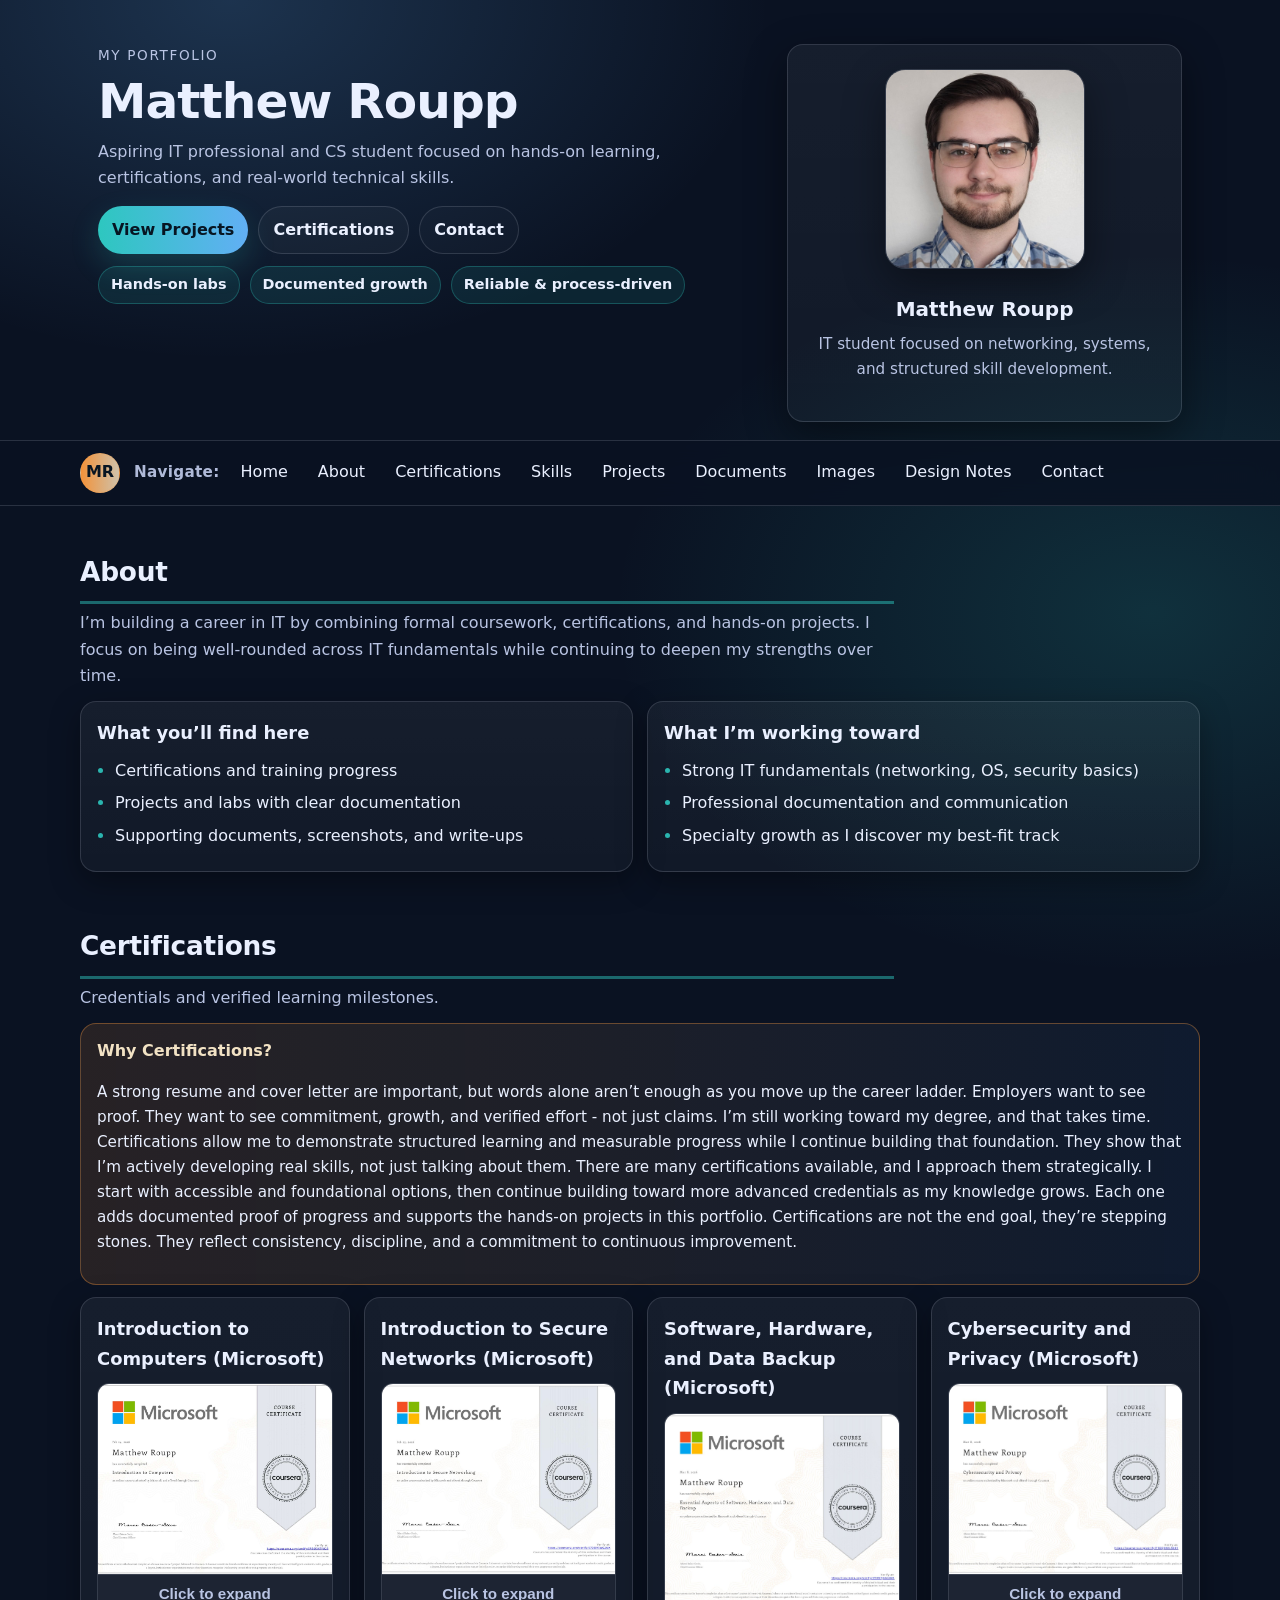
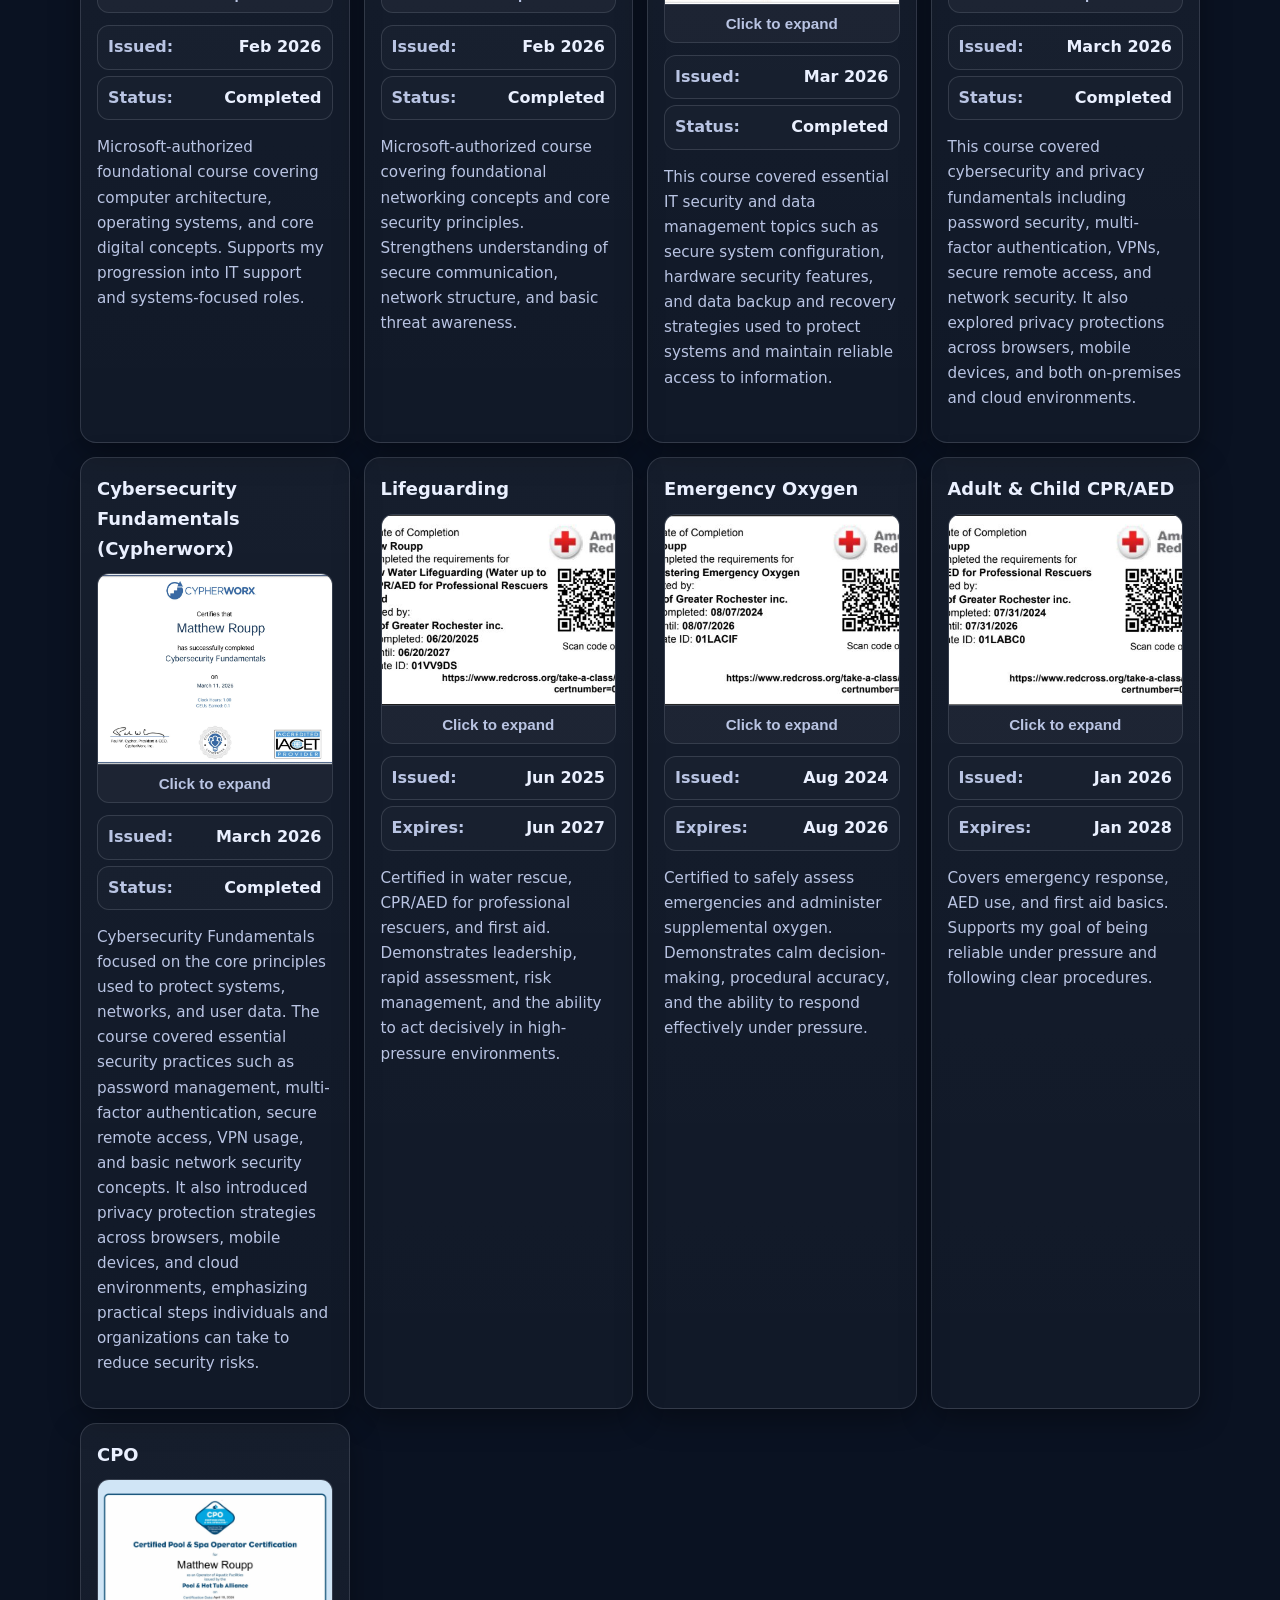
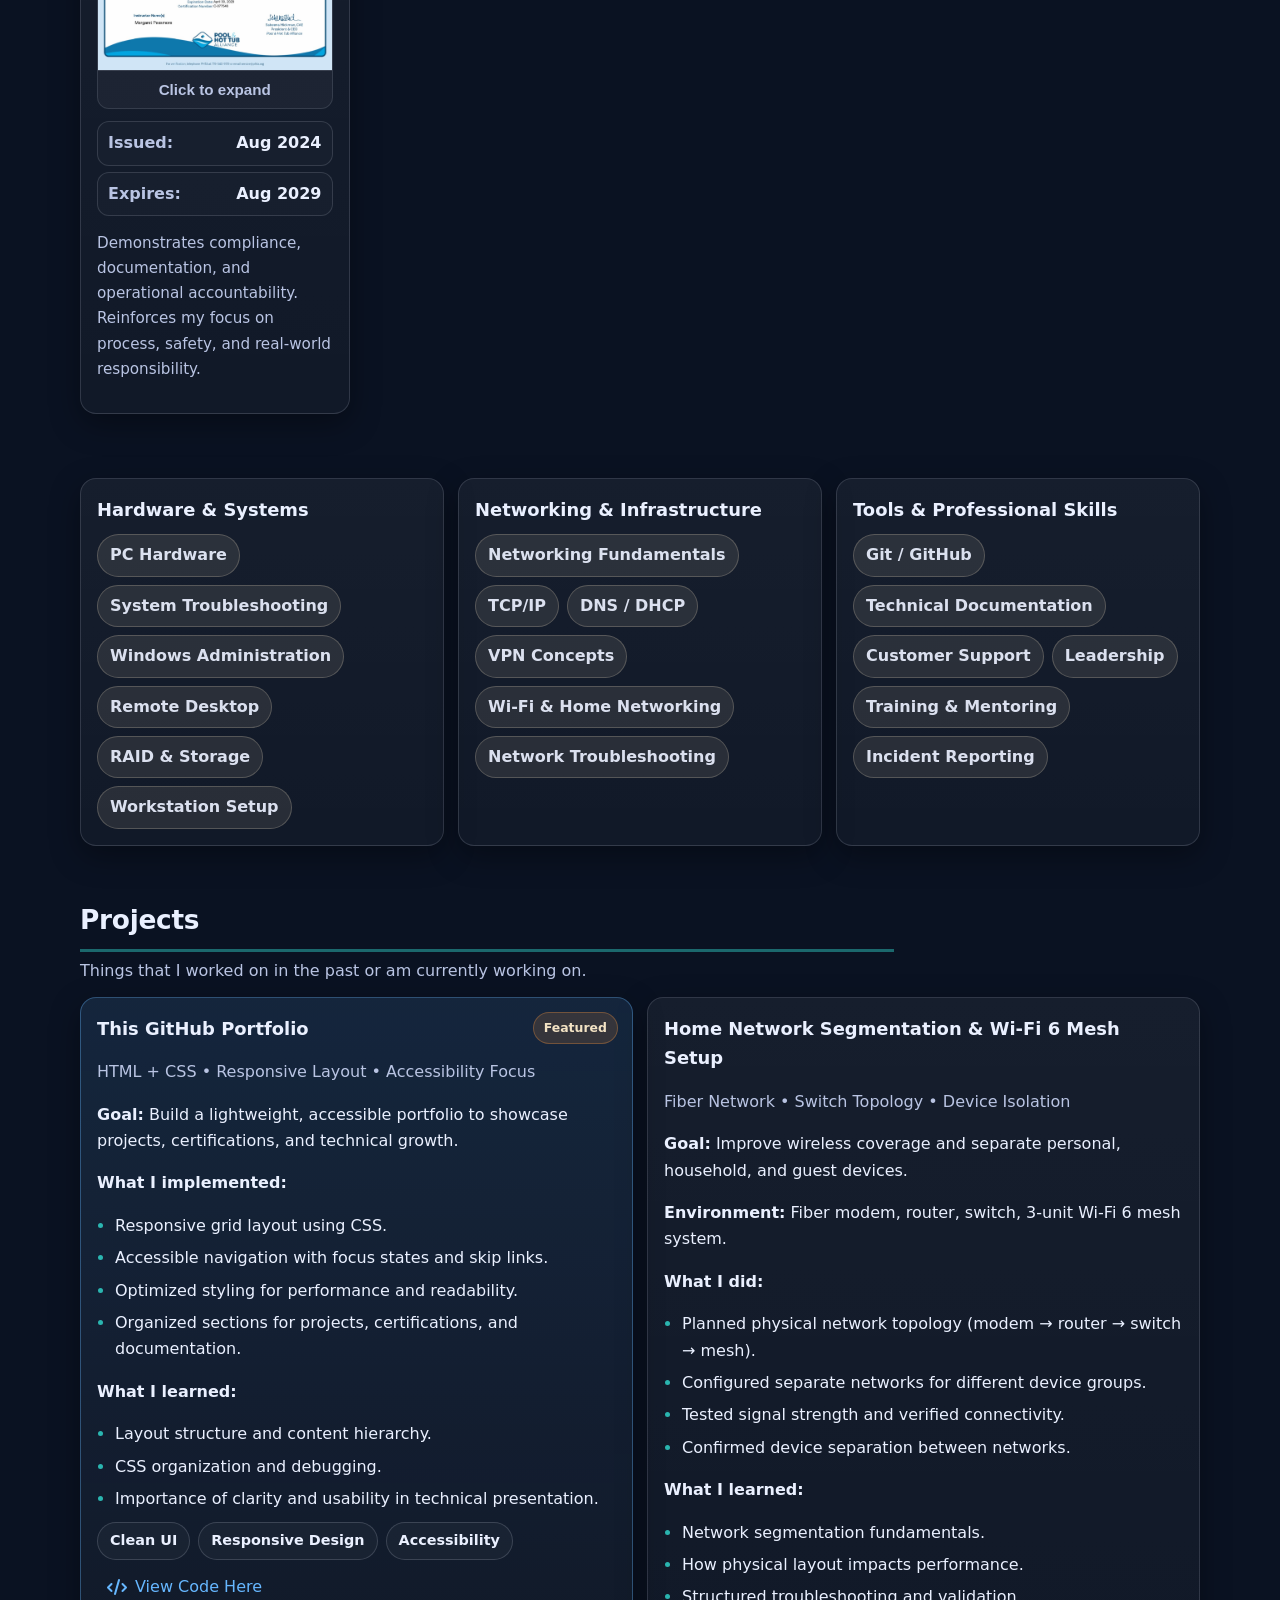
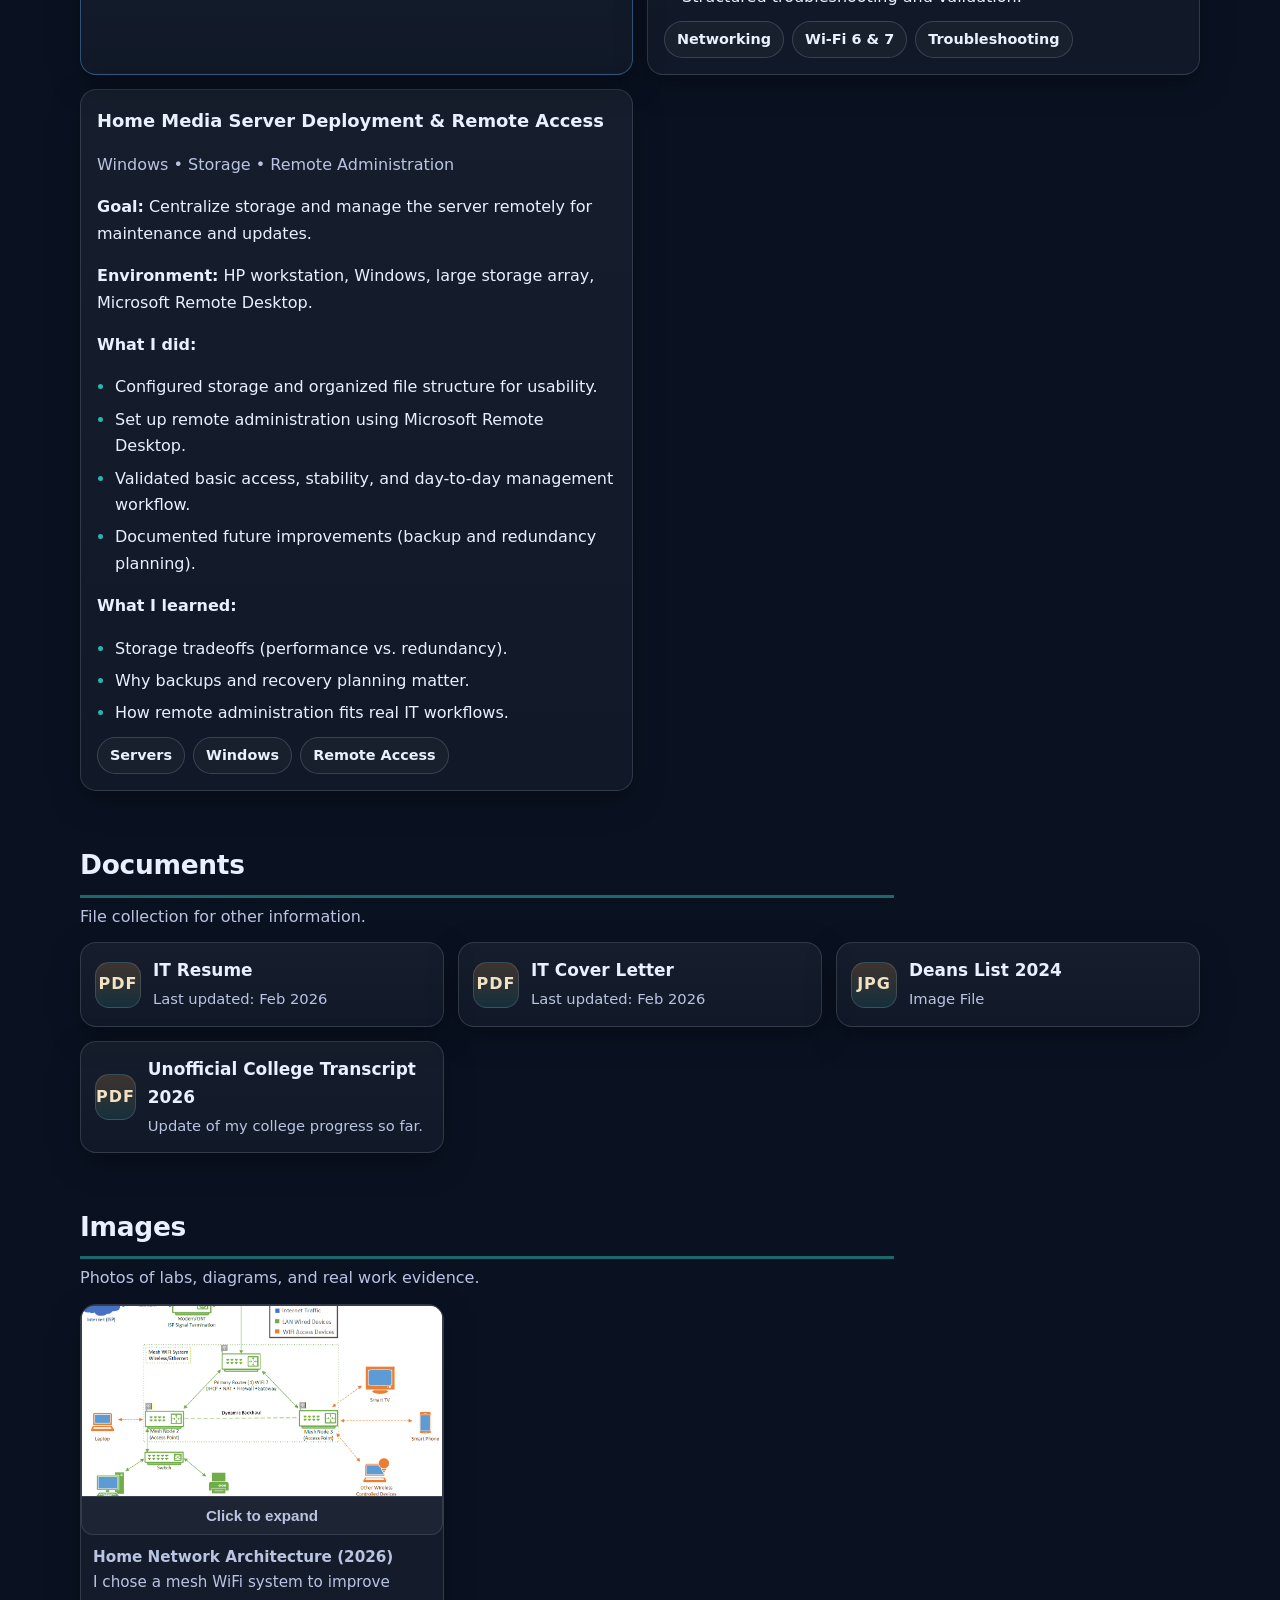
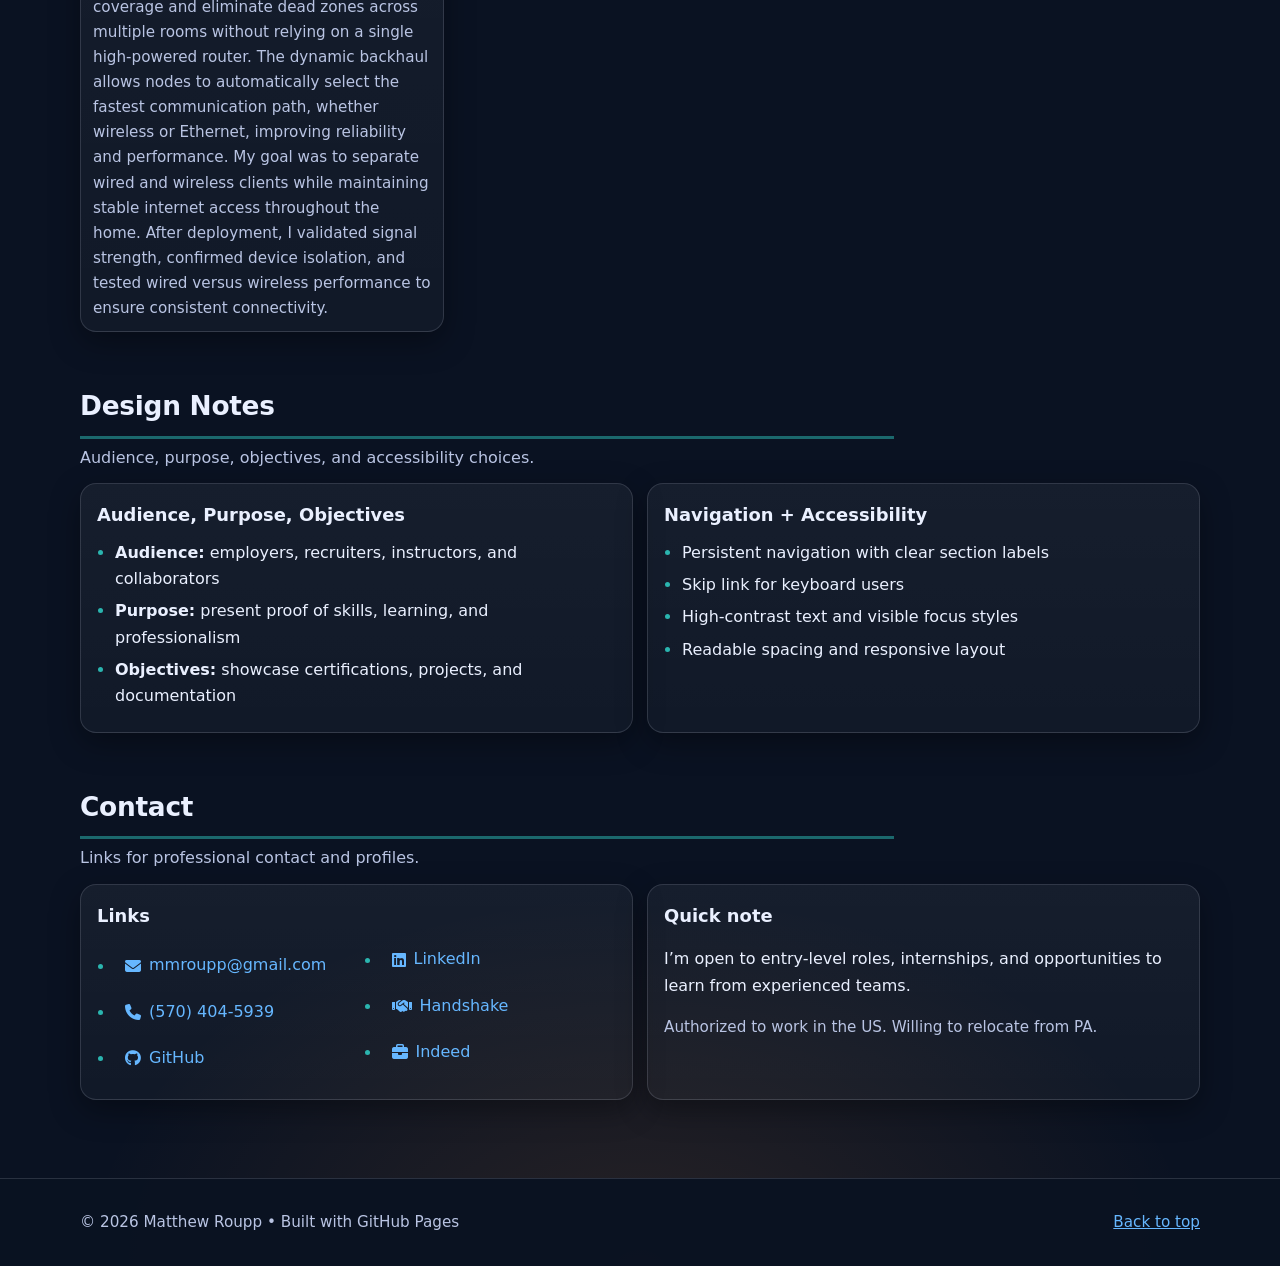
==== commit e147a16e: "Update index.html Added Certification" ====
--- a/index.html
+++ b/index.html
@@ -213,6 +213,28 @@
         
           <p class="muted small">
             This course covered cybersecurity and privacy fundamentals including password security, multi-factor authentication, VPNs, secure remote access, and network security. It also explored privacy protections across browsers, mobile devices, and both on-premises and cloud environments.
+        </article>
+
+
+        <article class="card cert-card">
+          <h3>Cybersecurity Fundamentals (Cypherworx)</h3>
+        
+           <button class="cert-thumb" type="button"
+            data-full="assets/images/CybersecurityCypherworx2026.jpg"
+            data-alt="Cybersecurity Fundamentals (Cypherworx)"
+            aria-haspopup="dialog">
+            <img src="assets/images/CybersecurityCypherworx2026.jpg" alt="Cybersecurity Fundamentals (Cypherworx) 2026 thumbnail" loading="lazy">
+            <span class="cert-thumb-hint">Click to expand</span>
+          </button>        
+        
+          <ul class="cert-meta" aria-label="Certification details">
+            <li><span>Issued:</span> <strong>March 2026</strong></li>
+            <li><span>Status:</span> <strong>Completed</strong></li>
+          </ul>
+        
+          <p class="muted small">
+        Cybersecurity Fundamentals focused on the core principles used to protect systems, networks, and user data. The course covered essential security practices such as password management, multi-factor authentication, secure remote access, VPN usage, and basic network security concepts. It also introduced privacy protection strategies across browsers, mobile devices, and cloud environments, emphasizing practical steps individuals and organizations can take to reduce security risks.
+          </p>
         </article>
         
         <article class="card cert-card">
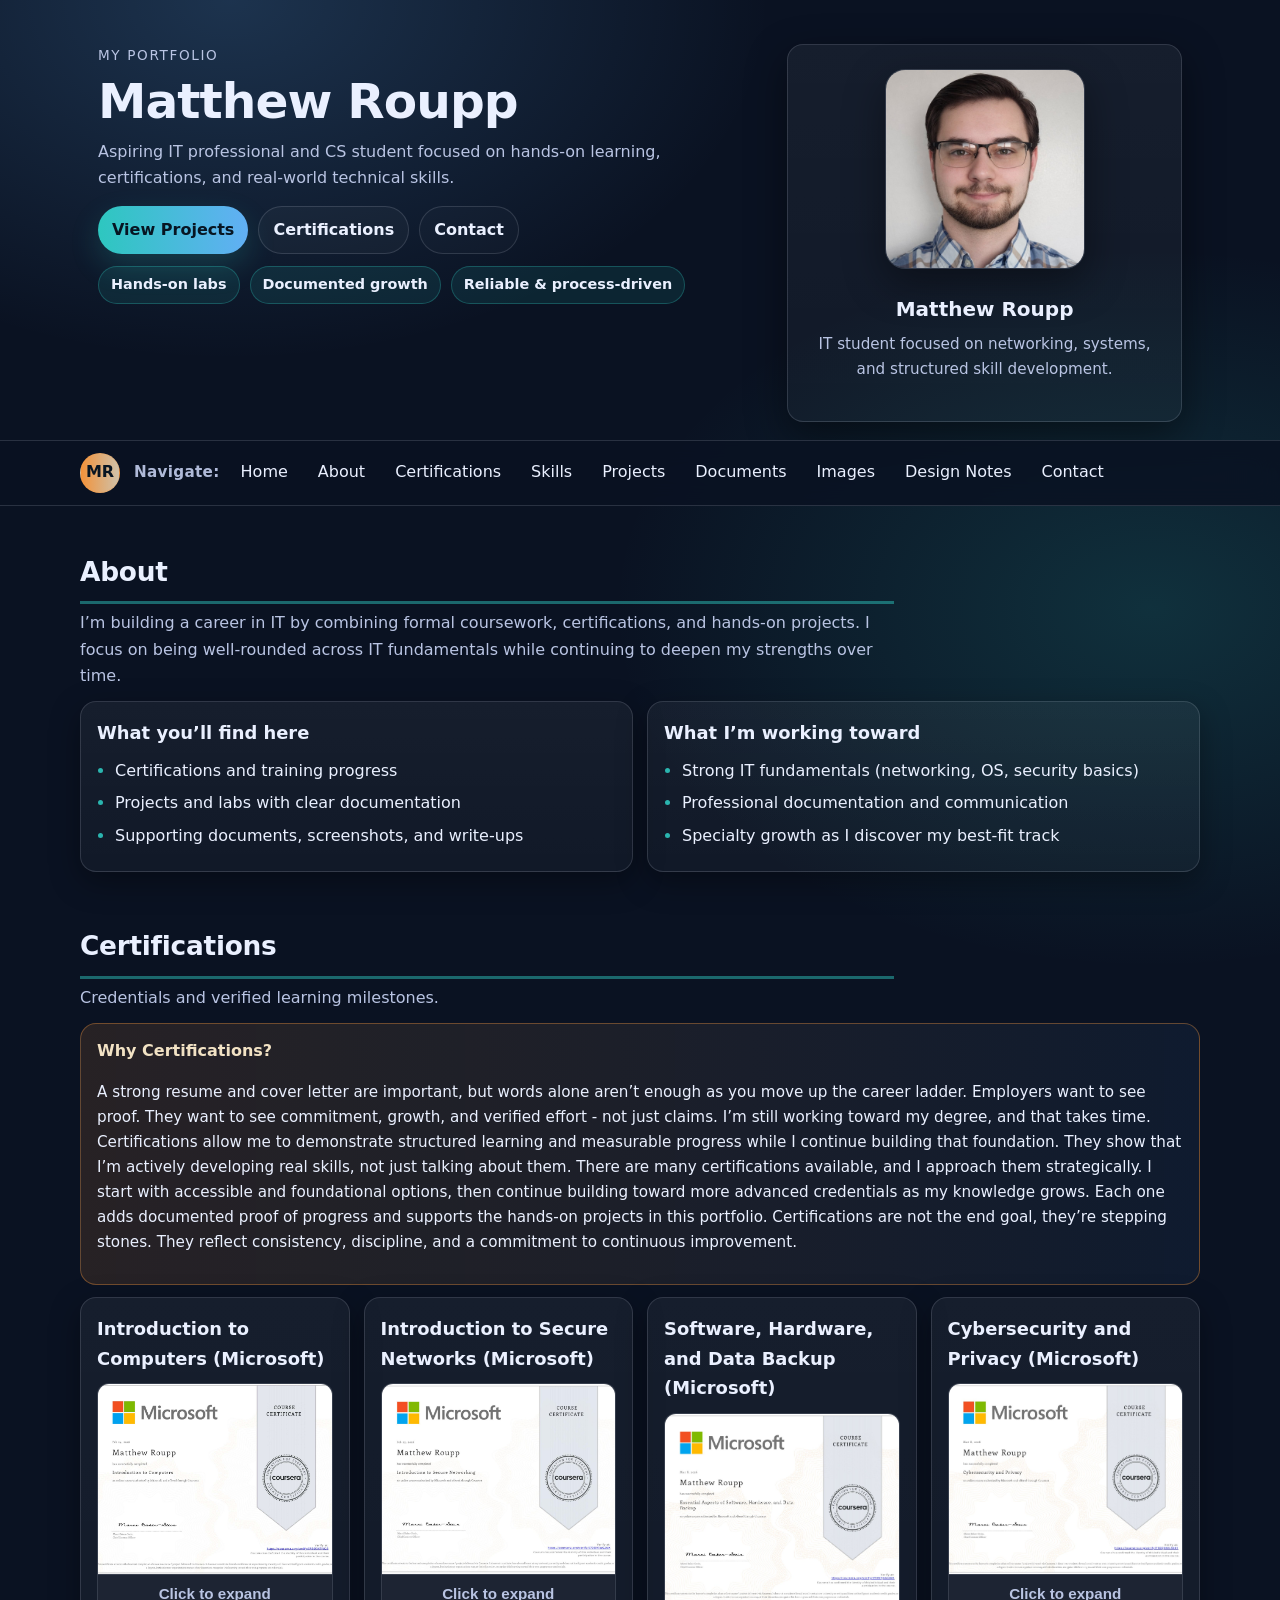
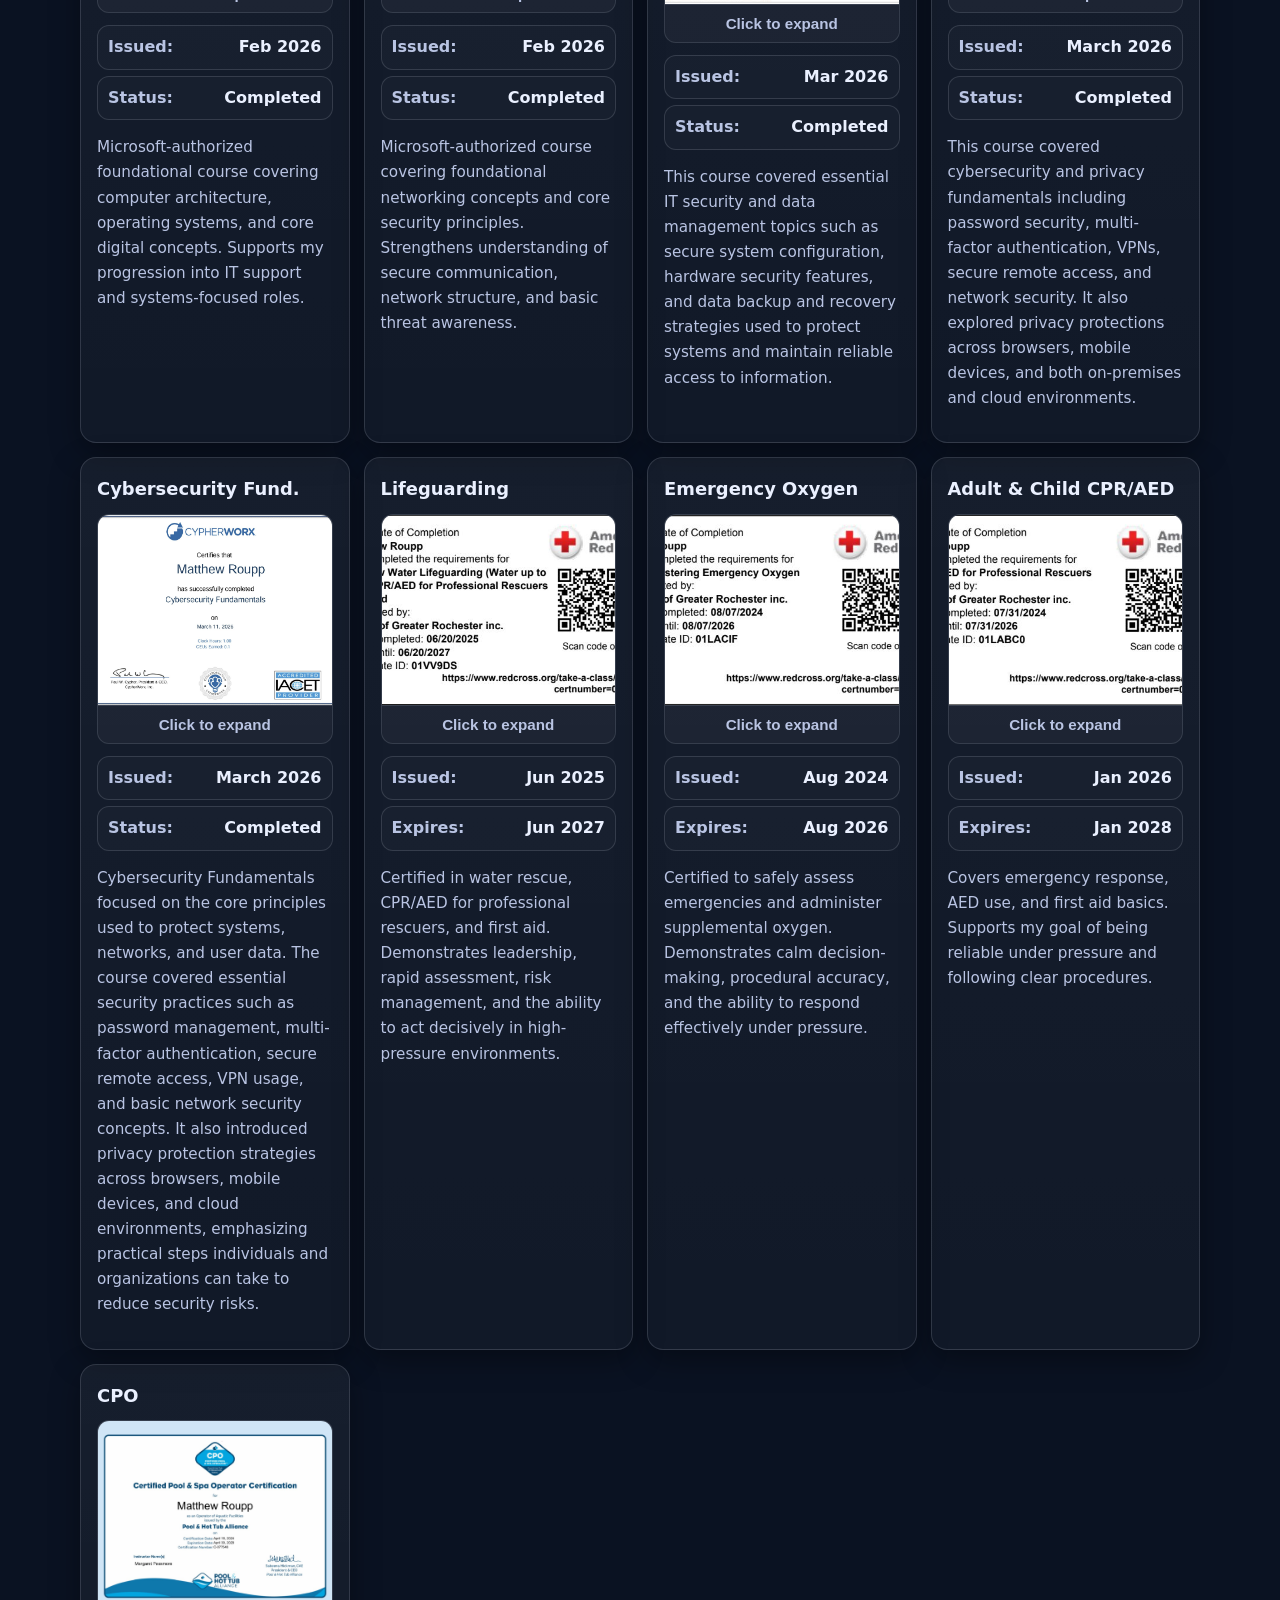
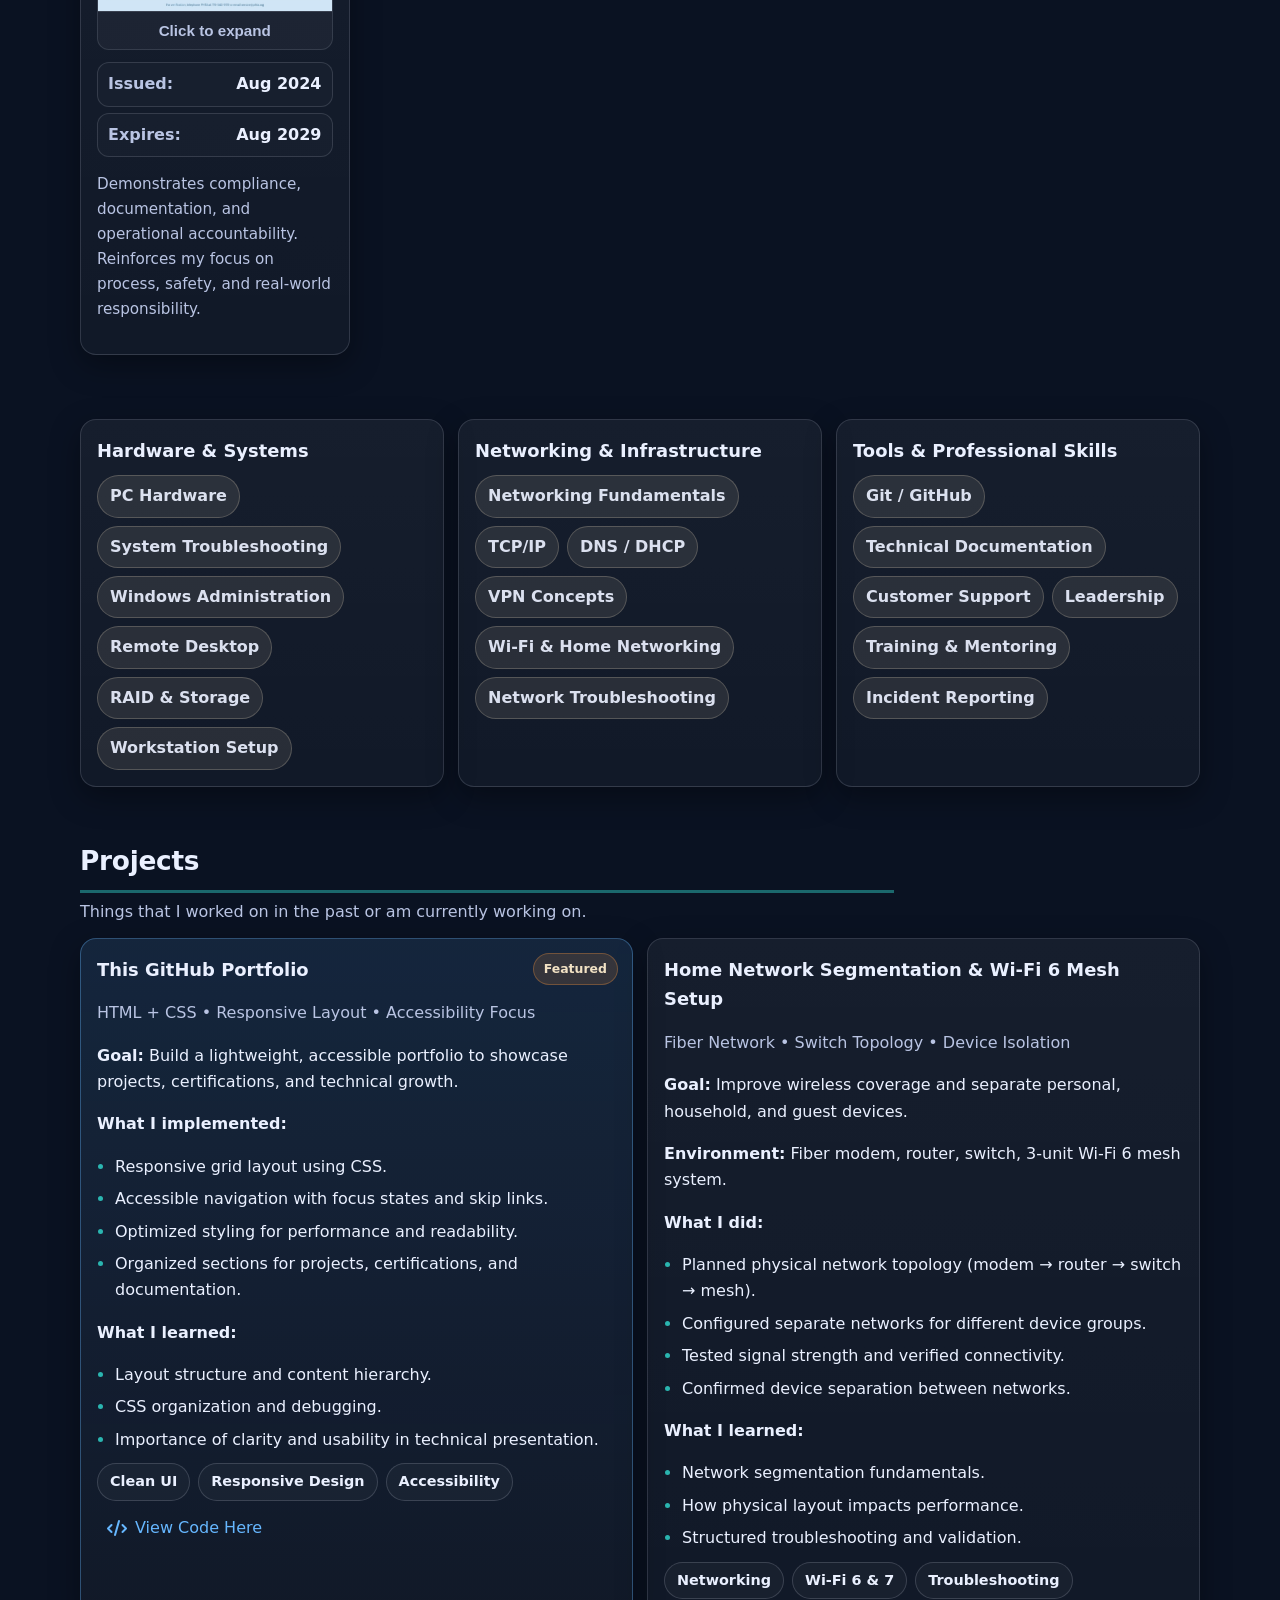
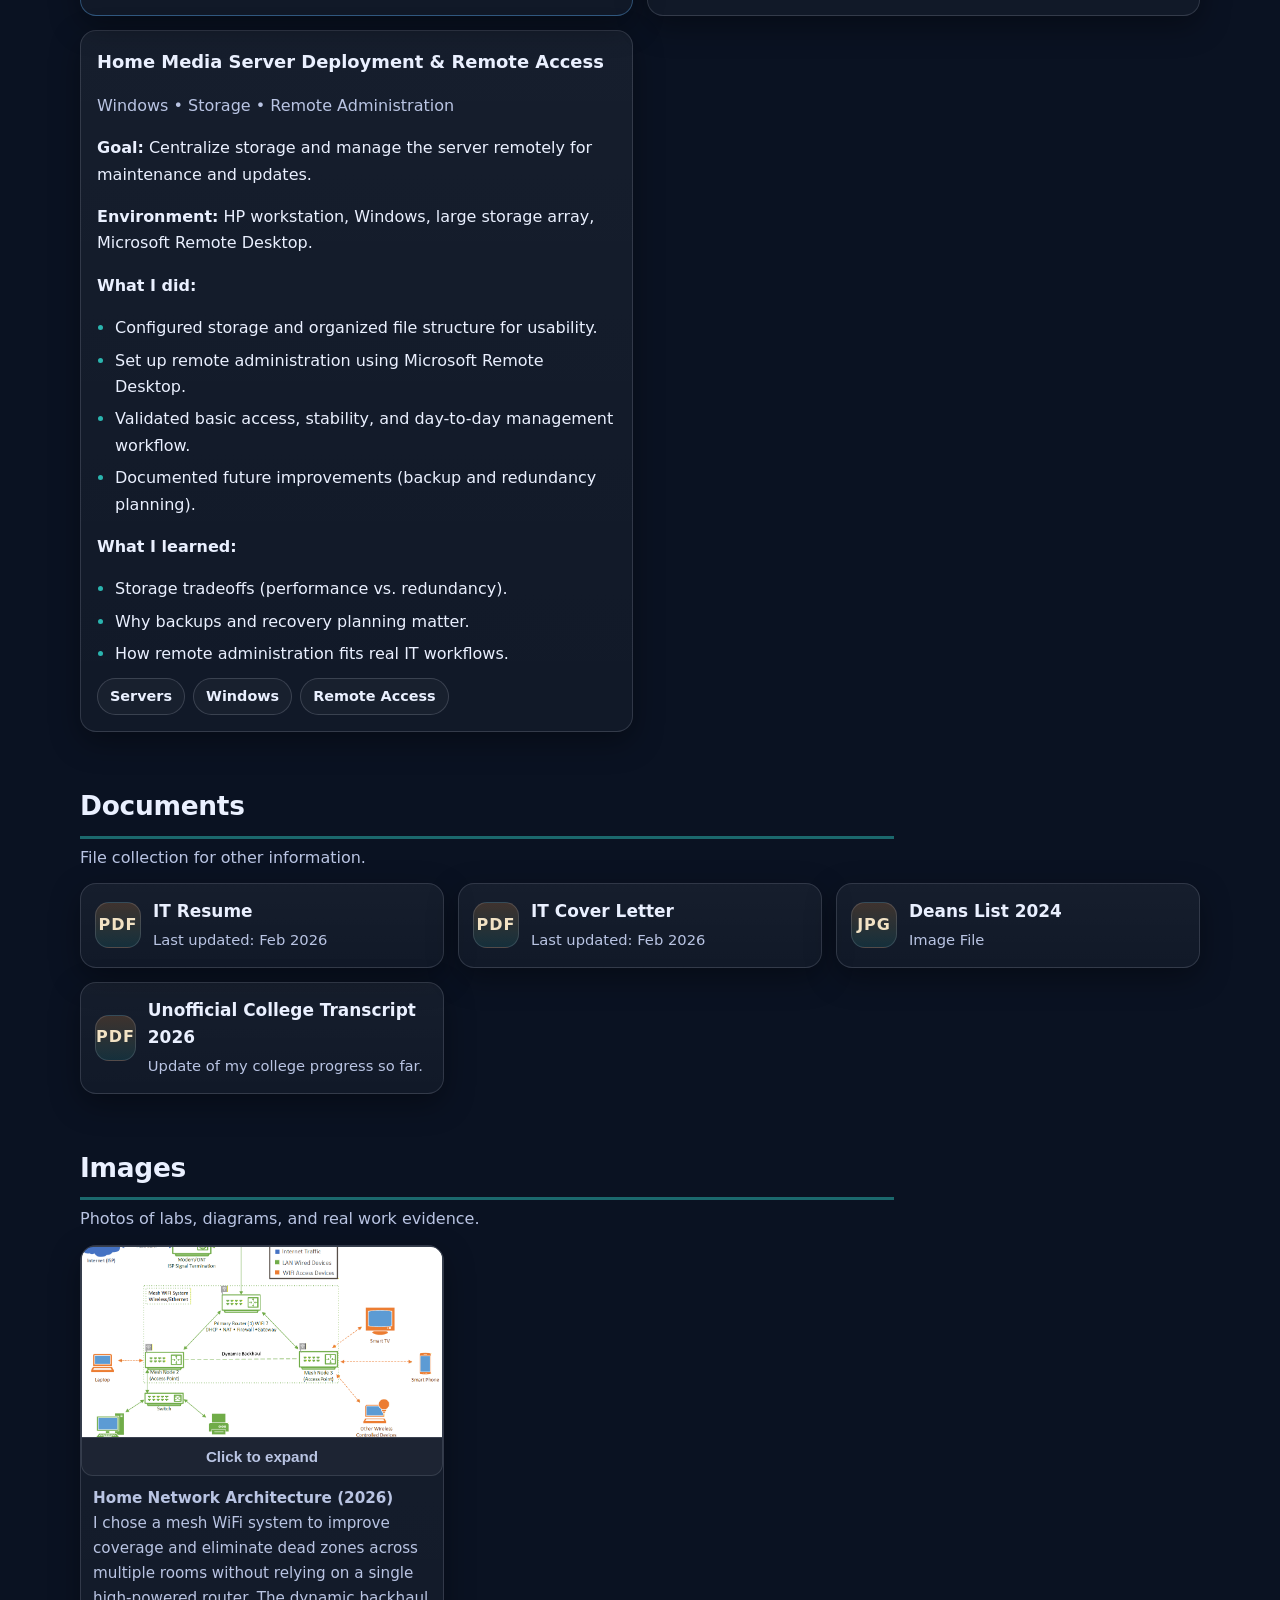
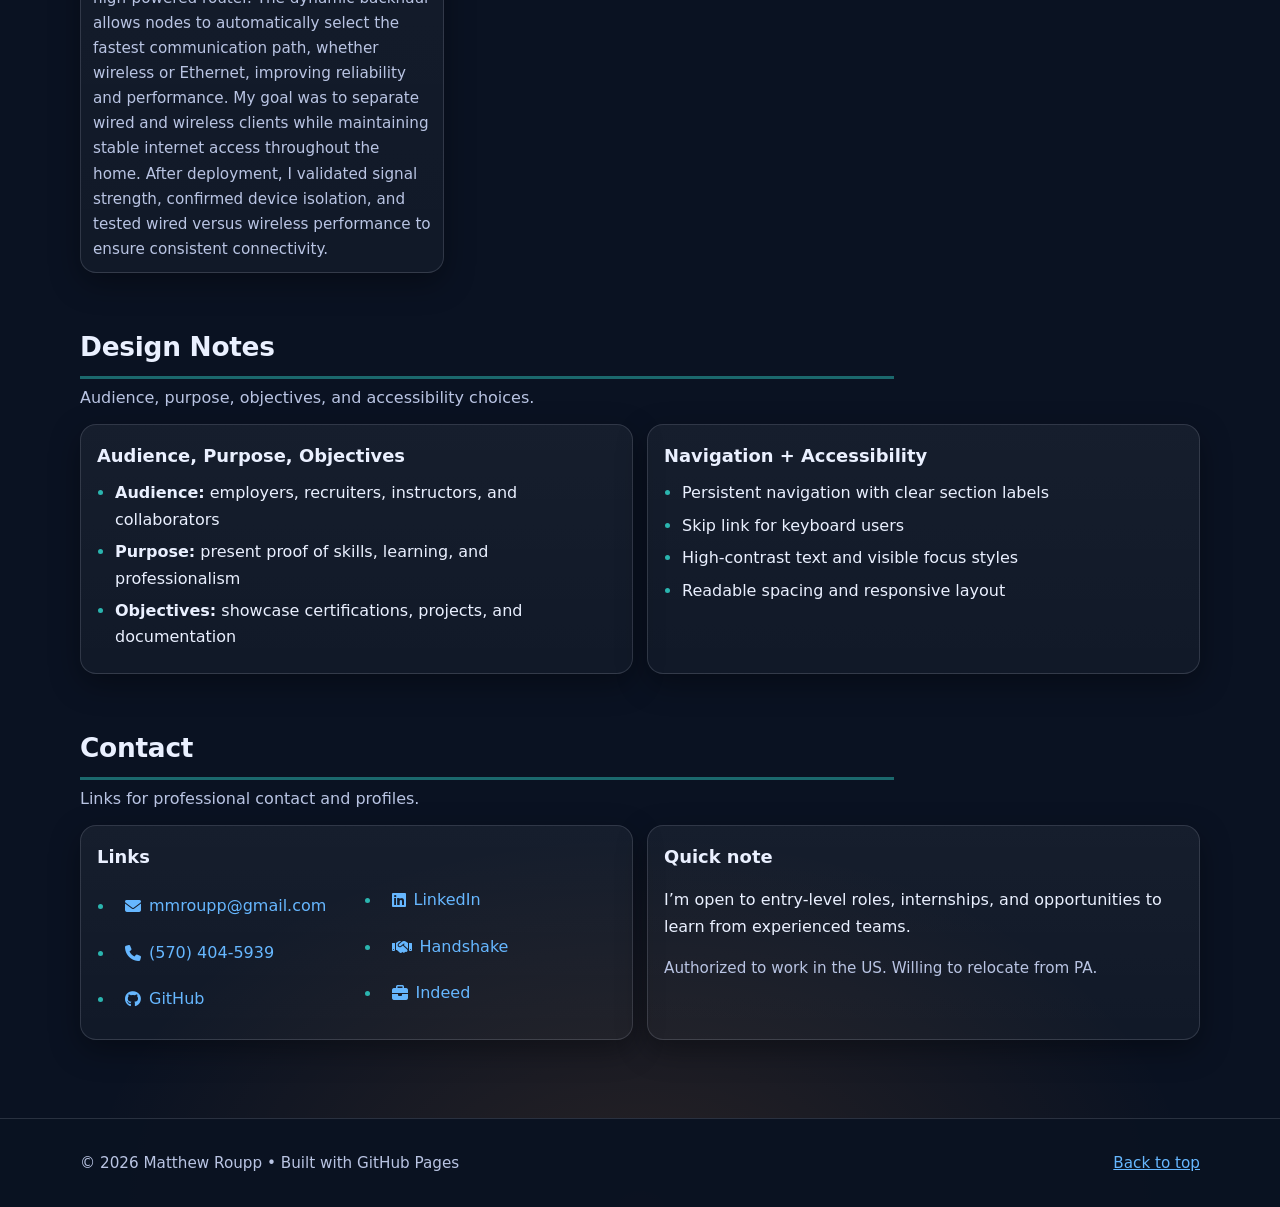
==== commit b491c6aa: "Update index.html" ====
--- a/index.html
+++ b/index.html
@@ -217,7 +217,7 @@
 
 
         <article class="card cert-card">
-          <h3>Cybersecurity Fundamentals (Cypherworx)</h3>
+          <h3>Cybersecurity Fund.</h3>
         
            <button class="cert-thumb" type="button"
             data-full="assets/images/CybersecurityCypherworx2026.jpg"
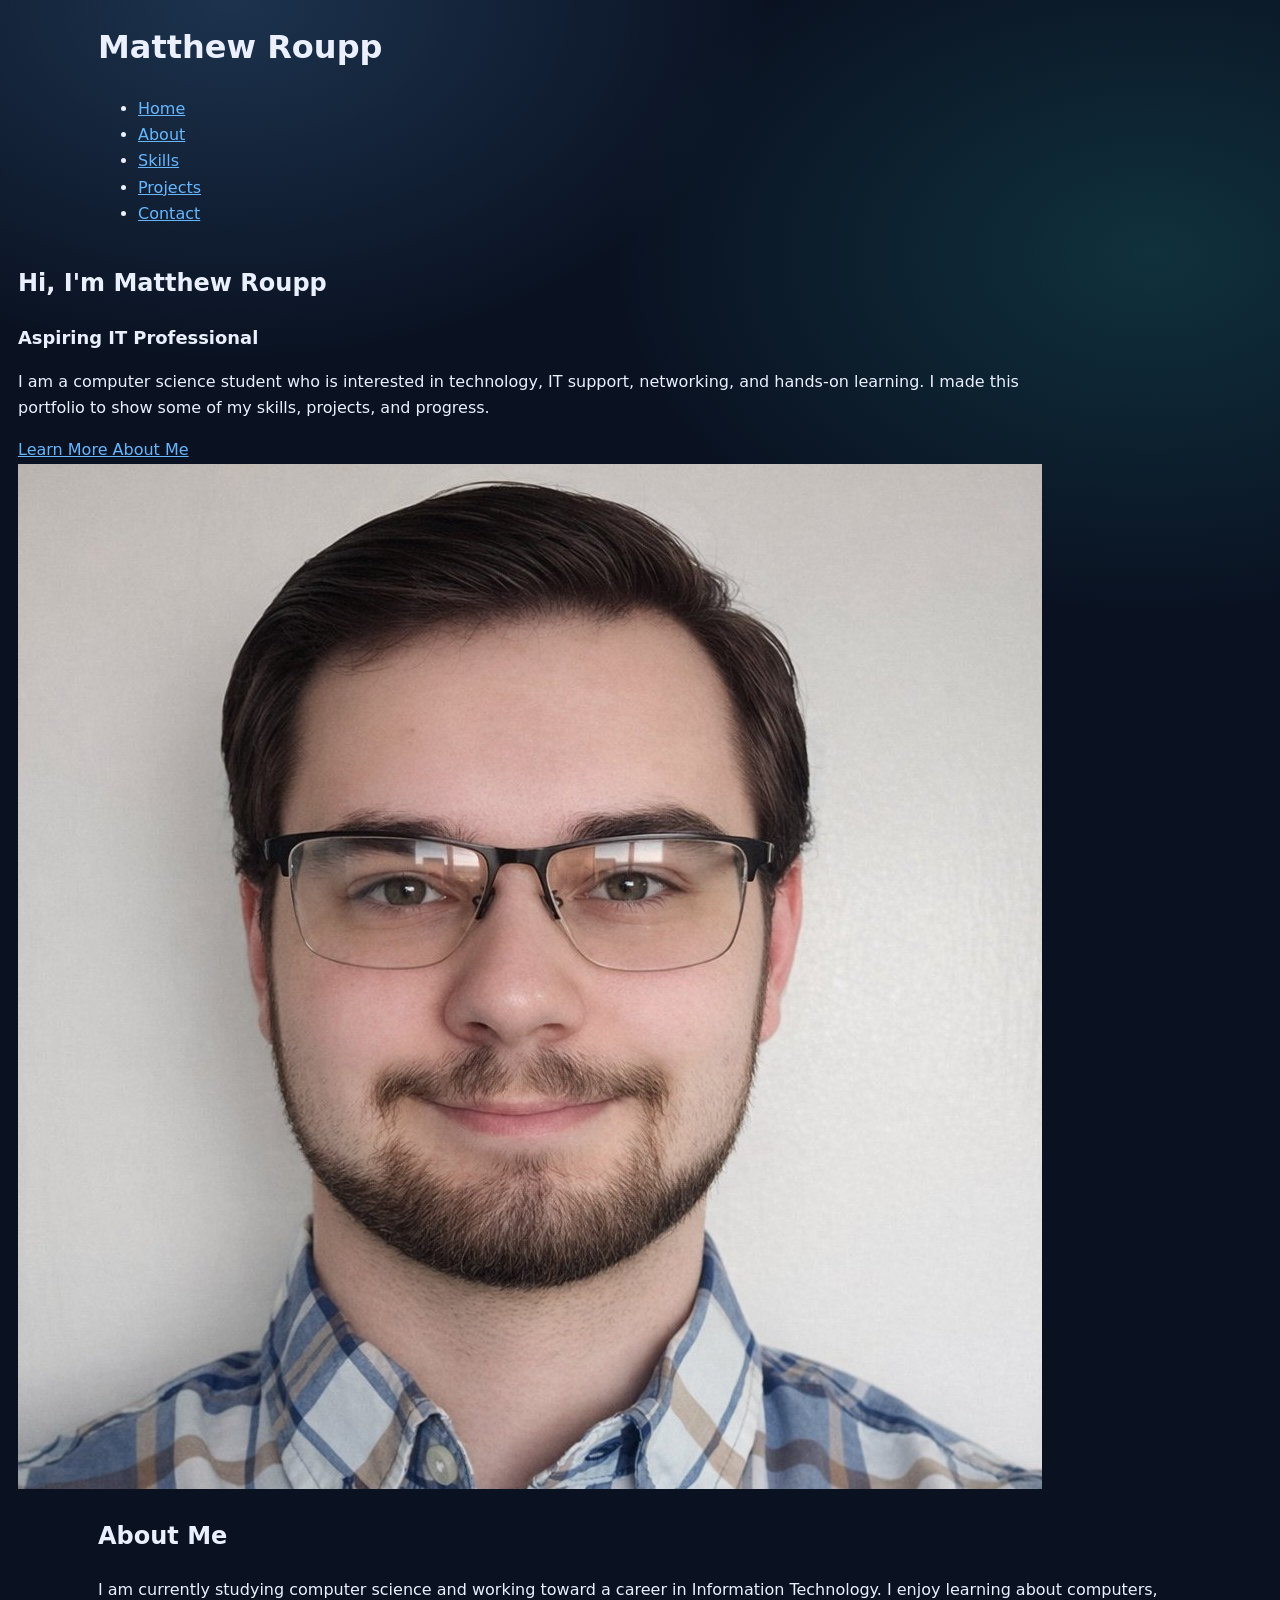
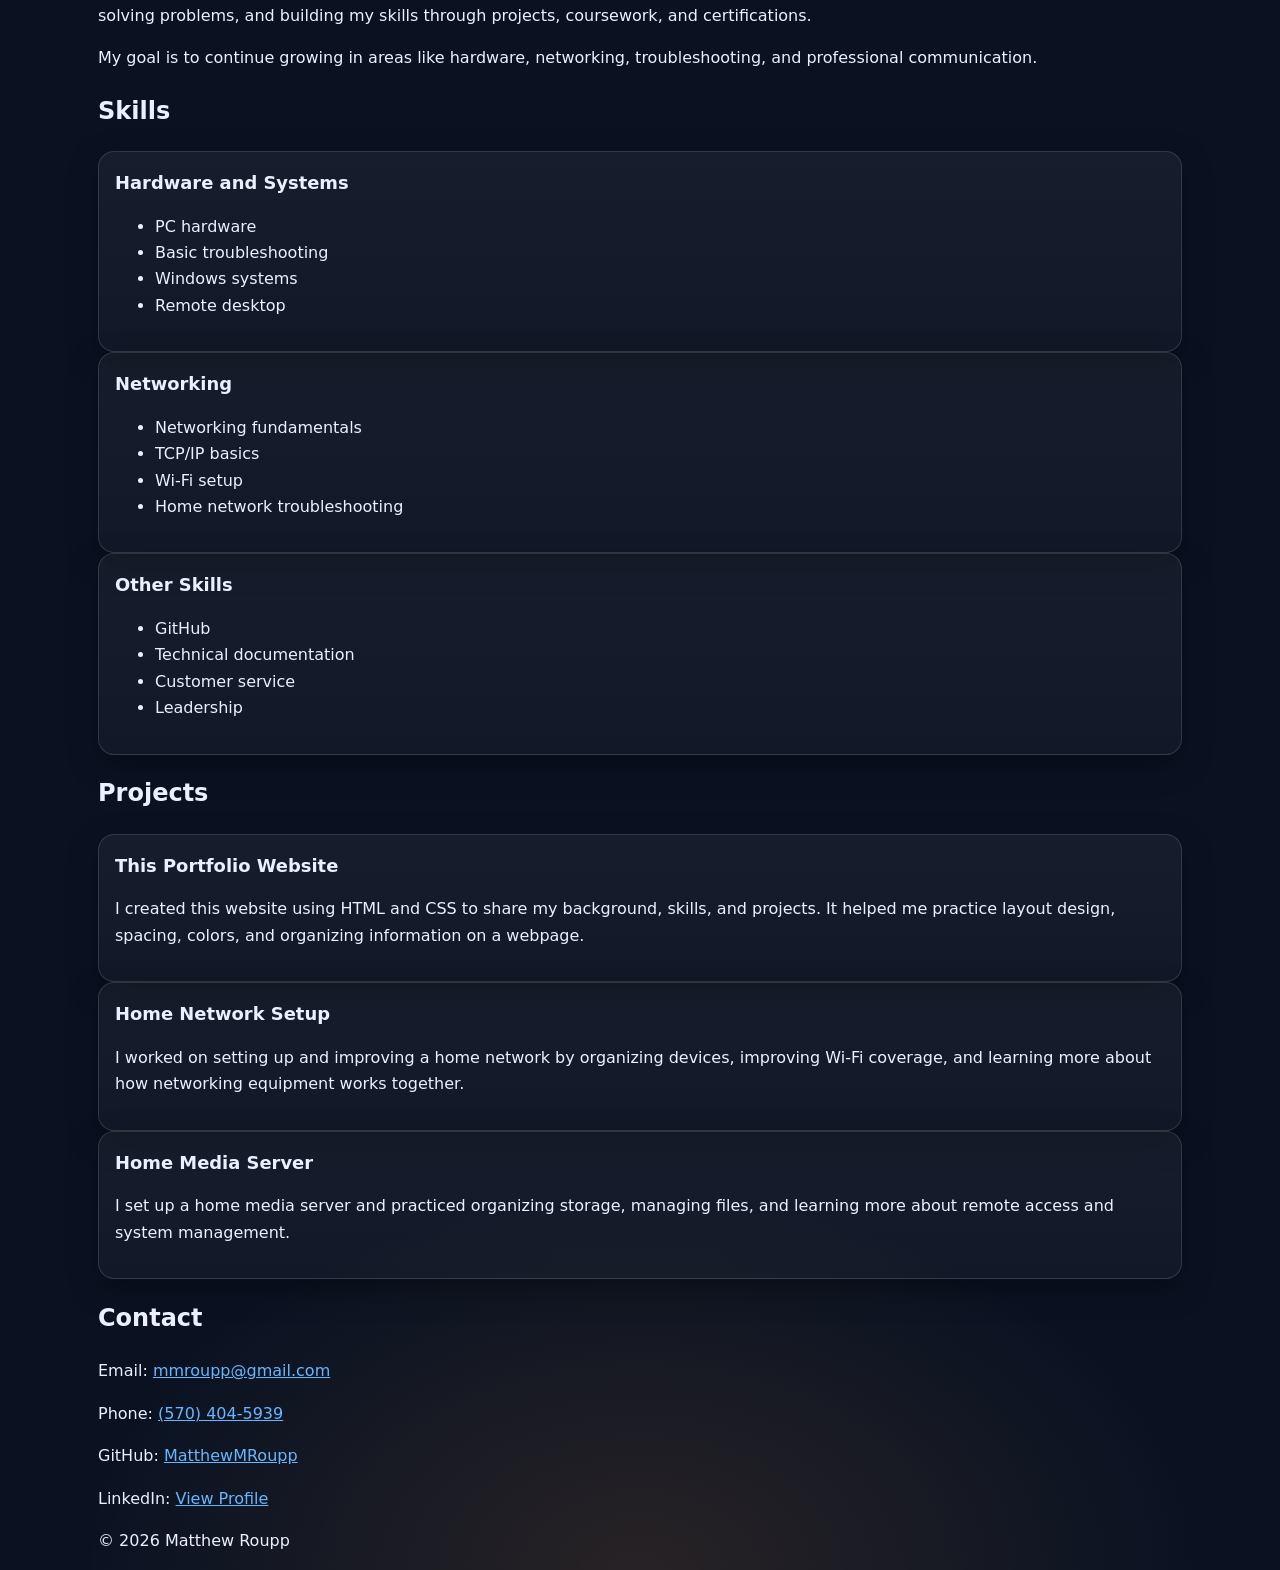
==== commit 61efb5e7: "Update print statement from 'Hello' to 'Goodbye'" ====
--- a/index.html
+++ b/index.html
@@ -1,673 +1,198 @@
-<!doctype html>
-<html lang="en" id="top">
+<!DOCTYPE html>
+<!-- 
+================================================================================================================================
+This html file is made by Matthew Roupp for (2026SP-INFT-1005-01) Introduction to Web Publishing at SUNY Empire State University.
+Yes, I know it's not amazing, but it was what inspired the page that I have now. Every project has to start somewhere.
+Everything is labeled so I could look at it and know where to look to fix it. Lots of trial and error.
+=================================================================================================================================
+-->
+<html lang="en">
 <head>
-<!-- ================================================== -->
-<!-- HEADER -->
-<!-- ================================================== -->
-  <meta charset="utf-8" />
-  <meta name="viewport" content="width=device-width, initial-scale=1" />
-  <meta name="description" content="Matthew Roupp — IT portfolio showcasing certifications, skills, projects, documents, and learning progress." />
-  <title>Matthew Roupp | My Portfolio</title>
-  <link rel="stylesheet" href="style.css" />
-  <link rel="stylesheet" href="https://cdnjs.cloudflare.com/ajax/libs/font-awesome/6.5.0/css/all.min.css">
+  <!-- Basic page setup -->
+  <meta charset="UTF-8">
+  <meta name="viewport" content="width=device-width, initial-scale=1.0">
+
+  <!-- Title shown in the browser tab -->
+  <title>Matthew Roupp Portfolio</title>
+
+  <!-- Link to the CSS file -->
+  <link rel="stylesheet" href="style.css">
 </head>
+<body>
 
-<body>
-  <a class="skip-link" href="#main">Skip to content</a>
+  <!-- =========================
+       HEADER / NAVIGATION
+       This section holds my name and the navigation links.
+  ========================== -->
+  <header>
+    <div class="container">
+      <h1>Matthew Roupp</h1>
 
-  <header class="site-header">
-    <div class="container hero">
-      <div class="hero-left">
-        <p class="kicker">My Portfolio</p>
-        <h1 class="site-title">Matthew Roupp</h1>
-        <p class="subtitle">
-          Aspiring IT professional and CS student focused on hands-on learning, certifications, and real-world technical skills.
+      <nav>
+        <ul>
+          <li><a href="#home">Home</a></li>
+          <li><a href="#about">About</a></li>
+          <li><a href="#skills">Skills</a></li>
+          <li><a href="#projects">Projects</a></li>
+          <li><a href="#contact">Contact</a></li>
+        </ul>
+      </nav>
+    </div>
+  </header>
+
+  <!-- =========================
+       HOME / HERO SECTION
+       First section users see.
+       Introduces who I am.
+  ========================== -->
+  <section id="home" class="hero">
+    <div class="container hero-content">
+
+      <!-- Left side of hero section -->
+      <div class="hero-text">
+        <h2>Hi, I'm Matthew Roupp</h2>
+        <h3>Aspiring IT Professional</h3>
+
+        <p>
+          I am a computer science student who is interested in technology, IT support,
+          networking, and hands-on learning. I made this portfolio to show some of my
+          skills, projects, and progress.
         </p>
 
-        <div class="button-row">
-          <a class="btn primary" href="#projects">View Projects</a>
-          <a class="btn" href="#certifications">Certifications</a>
-          <a class="btn ghost" href="#contact">Contact</a>
-        </div>
+        <!-- Button that jumps to About section -->
+        <a href="#about" class="button">Learn More About Me</a>
+      </div>
 
-        <div class="hero-badges" aria-label="Highlights">
-          <span class="badge pill">Hands-on labs</span>
-          <span class="badge pill">Documented growth</span>
-          <span class="badge pill">Reliable &amp; process-driven</span>
-        </div>
+      <!-- Right side of hero section -->
+      <div class="hero-image">
+        <img src="assets/images/profile1.jpg" alt="Matthew Roupp">
       </div>
-      <aside class="hero-right" aria-label="Profile overview">
-        <div class="profile-card profile-hero">
-      
-          <img 
-            src="assets/images/profile1.jpg" 
-            alt="Matthew Roupp headshot"
-            class="profile-photo"
-            loading="lazy"
-          >
-      
-          <h2 class="profile-name">Matthew Roupp</h2>
-      
-          <p class="profile-tagline">
-            IT student focused on networking, systems, and structured skill development.
-          </p>   
+    </div>
+  </section>
+
+  <!-- =========================
+       ABOUT SECTION
+       This section explains a little more about me and my goals.
+  ========================== -->
+  <section id="about">
+    <div class="container">
+      <h2>About Me</h2>
+
+      <p>
+        I am currently studying computer science and working toward a career in Information Technology.
+        I enjoy learning about computers, solving problems, and building my skills through projects,
+        coursework, and certifications.
+      </p>
+
+      <p>
+        My goal is to continue growing in areas like hardware, networking, troubleshooting,
+        and professional communication.
+      </p>
+    </div>
+  </section>
+
+  <!-- =========================
+       SKILLS SECTION
+       This section lists some of the skills I have been building.
+  ========================== -->
+  <section id="skills">
+    <div class="container">
+      <h2>Skills</h2>
+
+      <!-- Skill card 1 -->
+      <div class="card">
+        <h3>Hardware and Systems</h3>
+        <ul>
+          <li>PC hardware</li>
+          <li>Basic troubleshooting</li>
+          <li>Windows systems</li>
+          <li>Remote desktop</li>
+        </ul>
       </div>
-    </aside>
-  </div>
-</header>
-<!-- ================================================== -->
-<!-- NAVIGATION -->
-<!-- ================================================== -->
-<nav class="site-nav" aria-label="Site navigation">
-  <div class="container nav-wrap">
-    <a class="brand" href="homepage.html" aria-label="Go to homepage">MR</a>
 
-    <div class="nav-meta">
-      <span class="nav-label">Navigate:</span>
+      <!-- Skill card 2 -->
+      <div class="card">
+        <h3>Networking</h3>
+        <ul>
+          <li>Networking fundamentals</li>
+          <li>TCP/IP basics</li>
+          <li>Wi-Fi setup</li>
+          <li>Home network troubleshooting</li>
+        </ul>
+      </div>
 
-      <ul class="nav-list">
-        <li><a href="homepage.html">Home</a></li>
+      <!-- Skill card 3 -->
+      <div class="card">
+        <h3>Other Skills</h3>
+        <ul>
+          <li>GitHub</li>
+          <li>Technical documentation</li>
+          <li>Customer service</li>
+          <li>Leadership</li>
+        </ul>
+      </div>
+    </div>
+  </section>
 
-        <li><a href="#about">About</a></li>
-        <li><a href="#certifications">Certifications</a></li>
-        <li><a href="#skills">Skills</a></li>
-        <li><a href="#projects">Projects</a></li>
-        <li><a href="#documents">Documents</a></li>
-        <li><a href="#images">Images</a></li>
-        <li><a href="#design">Design Notes</a></li>
-        <li><a href="#contact">Contact</a></li>
-      </ul>
-    </div>
-  </div>
-</nav>
-<!-- ================================================== -->
-<!-- ABOUT SECTION -->
-<!-- ================================================== -->
-  <main id="main" class="container main">
-    <section id="about" class="section">
-      <div class="section-head">
-        <h2>About</h2>
-        <p class="section-sub">
-          I’m building a career in IT by combining formal coursework, certifications, and hands-on projects. I focus on being well-rounded across IT fundamentals while continuing to deepen my strengths over time.
+  <!-- =========================
+       PROJECTS SECTION
+       Shows some example projects I have worked on.
+  ========================== -->
+  <section id="projects">
+    <div class="container">
+      <h2>Projects</h2>
+
+      <!-- Project 1 -->
+      <div class="card">
+        <h3>This Portfolio Website</h3>
+        <p>
+          I created this website using HTML and CSS to share my background, skills, and projects.
+          It helped me practice layout design, spacing, colors, and organizing information on a webpage.
         </p>
       </div>
 
-      <div class="grid two">
-        <article class="card">
-          <h3>What you’ll find here</h3>
-          <ul class="clean-list">
-            <li>Certifications and training progress</li>
-            <li>Projects and labs with clear documentation</li>
-            <li>Supporting documents, screenshots, and write-ups</li>
-          </ul>
-        </article>
-
-        <article class="card">
-          <h3>What I’m working toward</h3>
-          <ul class="clean-list">
-            <li>Strong IT fundamentals (networking, OS, security basics)</li>
-            <li>Professional documentation and communication</li>
-            <li>Specialty growth as I discover my best-fit track</li>
-          </ul>
-        </article>
-      </div>
-    </section>
-<!-- ================================================== -->
-<!-- CERTIFICATIONS SECTION -->
-<!-- ================================================== -->
-    <section id="certifications" class="section">
-      <div class="section-head">
-        <h2>Certifications</h2>
-        <p class="section-sub">Credentials and verified learning milestones.</p>
-      </div>
-
-      <div class="callout callout-amber">
-        <strong>Why Certifications?</strong>
-        <p class="small">
-          A strong resume and cover letter are important, but words alone aren’t enough as you move up the career ladder. Employers want to see proof. They want to see commitment, growth, and verified effort - not just claims.
-
-          I’m still working toward my degree, and that takes time. Certifications allow me to demonstrate structured learning and measurable progress while I continue building that foundation. They show that I’m actively developing real skills, not just talking about them.
-
-          There are many certifications available, and I approach them strategically. I start with accessible and foundational options, then continue building toward more advanced credentials as my knowledge grows. Each one adds documented proof of progress and supports the hands-on projects in this portfolio.
-
-          Certifications are not the end goal, they’re stepping stones. They reflect consistency, discipline, and a commitment to continuous improvement.
+      <!-- Project 2 -->
+      <div class="card">
+        <h3>Home Network Setup</h3>
+        <p>
+          I worked on setting up and improving a home network by organizing devices,
+          improving Wi-Fi coverage, and learning more about how networking equipment works together.
         </p>
       </div>
 
-      <div class="grid four">
-                
-        <article class="card cert-card">
-          <h3>Introduction to Computers (Microsoft)</h3>
-          <button class="cert-thumb" type="button"
-            data-full="assets/images/MicrosoftIntroToComputers2026.jpg"
-            data-alt="Microsoft Introduction to Computers Certification 2026"
-            aria-haspopup="dialog">
-            <img src="assets/images/MicrosoftIntroToComputers2026.jpg" alt="Microsoft Introduction to Computers Certification 2026 thumbnail" loading="lazy">
-            <span class="cert-thumb-hint">Click to expand</span>
-          </button>
-          <ul class="cert-meta" aria-label="Certification details">
-            <li><span>Issued:</span> <strong>Feb 2026</strong></li>
-            <li><span>Status:</span> <strong>Completed</strong></li>
-          </ul>
-        
-          <p class="muted small">
-            Microsoft-authorized foundational course covering computer architecture, operating systems, and core digital concepts. Supports my progression into IT support and systems-focused roles.
-          </p>
-        </article>
-        
-        <article class="card cert-card">
-          <h3>Introduction to Secure Networks (Microsoft)</h3>
-          <button class="cert-thumb" type="button"
-            data-full="assets/images/MicrosoftIntroToSecureNetworks2026.jpg"
-            data-alt="Microsoft Introduction to Secure Networks Certification 2026"
-            aria-haspopup="dialog">
-            <img src="assets/images/MicrosoftIntroToSecureNetworks2026.jpg" alt="Microsoft Introduction to Secure Networks Certification 2026 thumbnail" loading="lazy">
-            <span class="cert-thumb-hint">Click to expand</span>
-          </button>
-          <ul class="cert-meta" aria-label="Certification details">
-            <li><span>Issued:</span> <strong>Feb 2026</strong></li>
-            <li><span>Status:</span> <strong>Completed</strong></li>
-          </ul>
-        
-          <p class="muted small">
-            Microsoft-authorized course covering foundational networking concepts and core security principles. Strengthens understanding of secure communication, network structure, and basic threat awareness.
-          </p>
-        </article>
-        
-        <article class="card cert-card">
-          <h3>Software, Hardware, and Data Backup (Microsoft)</h3>
-          <button class="cert-thumb" type="button"
-            data-full="assets/images/MicrosoftAspectsOfSHD2026.jpg"
-            data-alt="Microsoft Essential Aspects of Software, Hardware, and Data Backup"
-            aria-haspopup="dialog">
-            <img src="assets/images/MicrosoftAspectsOfSHD2026.jpg" alt="Microsoft Essential Aspects of Software, Hardware, and Data Backup Certification 2026 thumbnail" loading="lazy">
-            <span class="cert-thumb-hint">Click to expand</span>
-          </button>        
+      <!-- Project 3 -->
+      <div class="card">
+        <h3>Home Media Server</h3>
+        <p>
+          I set up a home media server and practiced organizing storage, managing files,
+          and learning more about remote access and system management.
+        </p>
+      </div>
+    </div>
+  </section>
 
-        
-          <ul class="cert-meta" aria-label="Certification details">
-            <li><span>Issued:</span> <strong>Mar 2026</strong></li>
-            <li><span>Status:</span> <strong>Completed</strong></li>
-          </ul>
-        
-          <p class="muted small">
-          This course covered essential IT security and data management topics such as secure system configuration, hardware security features, and data backup and recovery strategies used to protect systems and maintain reliable access to information.
-          </p>
-        </article>
-                
-        <article class="card cert-card">
-          <h3>Cybersecurity and Privacy (Microsoft)</h3>
-        
-           <button class="cert-thumb" type="button"
-            data-full="assets/images/MicrosoftCybersecurityAndPrivacy2026.jpg"
-            data-alt="Cybersecurity And Privacy (Microsoft)"
-            aria-haspopup="dialog">
-            <img src="assets/images/MicrosoftCybersecurityAndPrivacy2026.jpg" alt="Microsoft Cybersecurity And Privacy Certification 2026 thumbnail" loading="lazy">
-            <span class="cert-thumb-hint">Click to expand</span>
-          </button>        
-        
-          <ul class="cert-meta" aria-label="Certification details">
-            <li><span>Issued:</span> <strong>March 2026</strong></li>
-            <li><span>Status:</span> <strong>Completed</strong></li>
-          </ul>
-        
-          <p class="muted small">
-            This course covered cybersecurity and privacy fundamentals including password security, multi-factor authentication, VPNs, secure remote access, and network security. It also explored privacy protections across browsers, mobile devices, and both on-premises and cloud environments.
-        </article>
+  <!-- =========================
+       CONTACT SECTION
+  ========================== -->
+  <section id="contact">
+    <div class="container">
+      <h2>Contact</h2>
 
+      <p>Email: <a href="mailto:mmroupp@gmail.com">mmroupp@gmail.com</a></p>
+      <p>Phone: <a href="tel:+15704045939">(570) 404-5939</a></p>
+      <p>GitHub: <a href="https://github.com/MatthewMRoupp" target="_blank">MatthewMRoupp</a></p>
+      <p>LinkedIn: <a href="https://www.linkedin.com/in/matthew-roupp-abb33a304/" target="_blank">View Profile</a></p>
+    </div>
+  </section>
 
-        <article class="card cert-card">
-          <h3>Cybersecurity Fund.</h3>
-        
-           <button class="cert-thumb" type="button"
-            data-full="assets/images/CybersecurityCypherworx2026.jpg"
-            data-alt="Cybersecurity Fundamentals (Cypherworx)"
-            aria-haspopup="dialog">
-            <img src="assets/images/CybersecurityCypherworx2026.jpg" alt="Cybersecurity Fundamentals (Cypherworx) 2026 thumbnail" loading="lazy">
-            <span class="cert-thumb-hint">Click to expand</span>
-          </button>        
-        
-          <ul class="cert-meta" aria-label="Certification details">
-            <li><span>Issued:</span> <strong>March 2026</strong></li>
-            <li><span>Status:</span> <strong>Completed</strong></li>
-          </ul>
-        
-          <p class="muted small">
-        Cybersecurity Fundamentals focused on the core principles used to protect systems, networks, and user data. The course covered essential security practices such as password management, multi-factor authentication, secure remote access, VPN usage, and basic network security concepts. It also introduced privacy protection strategies across browsers, mobile devices, and cloud environments, emphasizing practical steps individuals and organizations can take to reduce security risks.
-          </p>
-        </article>
-        
-        <article class="card cert-card">
-          <h3>Lifeguarding</h3>
-          <button class="cert-thumb" type="button"
-            data-full="assets/images/LifeguardCert2025.jpg"
-            data-alt="Shallow Water Lifeguarding Certification 2025"
-            aria-haspopup="dialog">
-            <img src="assets/images/LifeguardCert2025.jpg" alt="Shallow Water Lifeguarding certification 2025 thumbnail" loading="lazy">
-            <span class="cert-thumb-hint">Click to expand</span>
-          </button>
-          <ul class="cert-meta" aria-label="Certification details">
-            <li><span>Issued:</span> <strong>Jun 2025</strong></li>
-            <li><span>Expires:</span> <strong>Jun 2027</strong></li>
-          </ul>
-        
-          <p class="muted small">
-            Certified in water rescue, CPR/AED for professional rescuers, and first aid. Demonstrates leadership, rapid assessment, risk management, and the ability to act decisively in high-pressure environments.
-          </p>
-        </article>        
-        
-        <article class="card cert-card">
-          <h3>Emergency Oxygen</h3>
-          <button class="cert-thumb" type="button"
-            data-full="assets/images/OxygenCert2024.jpg"
-            data-alt="Administering Emergency Oxygen Certificate 2024"
-            aria-haspopup="dialog">
-            <img src="assets/images/OxygenCert2024.jpg" alt="Administering Emergency Oxygen certificate thumbnail" loading="lazy">
-            <span class="cert-thumb-hint">Click to expand</span>
-          </button>
-          <ul class="cert-meta" aria-label="Certification details">
-            <li><span>Issued:</span> <strong>Aug 2024</strong></li>
-            <li><span>Expires:</span> <strong>Aug 2026</strong></li>
-          </ul>
-        
-          <p class="muted small">
-            Certified to safely assess emergencies and administer supplemental oxygen. Demonstrates calm decision-making, procedural accuracy, and the ability to respond effectively under pressure.
-          </p>
-        </article>
-        
-        <article class="card cert-card">
-          <h3>Adult &amp; Child CPR/AED</h3>
-          <button class="cert-thumb" type="button"
-            data-full="assets/images/CPR-AED Cert2024.jpg"
-            data-alt="Adult and Child CPR/AED certification certificate"
-            aria-haspopup="dialog">
-            <img src="assets/images/CPR-AED Cert2024.jpg" alt="Adult and Child CPR/AED certificate thumbnail" loading="lazy">
-            <span class="cert-thumb-hint">Click to expand</span>
-          </button>
-          <ul class="cert-meta" aria-label="Certification details">
-            <li><span>Issued:</span> <strong>Jan 2026</strong></li>
-            <li><span>Expires:</span> <strong>Jan 2028</strong></li>
-          </ul>
-          <p class="muted small">
-            Covers emergency response, AED use, and first aid basics. Supports my goal of being reliable under pressure and following clear procedures.
-          </p>
-        </article>
-
-        <article class="card cert-card">
-          <h3>CPO</h3>
-          <button class="cert-thumb" type="button"
-            data-full="assets/images/CPO Cert.jpg"
-            data-alt="Certified Pool and Spa Operator certification certificate"
-            aria-haspopup="dialog">
-            <img src="assets/images/CPO Cert.jpg" alt="CPO certificate thumbnail" loading="lazy">
-            <span class="cert-thumb-hint">Click to expand</span>
-          </button>
-          <ul class="cert-meta" aria-label="Certification details">
-            <li><span>Issued:</span> <strong>Aug 2024</strong></li>
-            <li><span>Expires:</span> <strong>Aug 2029</strong></li>
-          </ul>
-          <p class="muted small">
-            Demonstrates compliance, documentation, and operational accountability. Reinforces my focus on process, safety, and real-world responsibility.
-          </p>
-        </article>
-      </div>
-    </section>
-<!-- ================================================== -->
-<!-- SKILLS SECTION -->
-<!-- ================================================== -->
-    <section id="skills" class="section">
-       <div class="grid three">
-        <article class="card">
-          <h3>Hardware & Systems</h3>
-          <ul class="tag-list">
-            <li class="tag">PC Hardware</li>
-            <li class="tag">System Troubleshooting</li>
-            <li class="tag">Windows Administration</li>
-            <li class="tag">Remote Desktop</li>
-            <li class="tag">RAID & Storage</li>
-            <li class="tag">Workstation Setup</li>
-          </ul>
-        </article>
-      
-        <article class="card">
-          <h3>Networking & Infrastructure</h3>
-          <ul class="tag-list">
-            <li class="tag">Networking Fundamentals</li>
-            <li class="tag">TCP/IP</li>
-            <li class="tag">DNS / DHCP</li>
-            <li class="tag">VPN Concepts</li>
-            <li class="tag">Wi-Fi & Home Networking</li>
-            <li class="tag">Network Troubleshooting</li>
-          </ul>
-        </article>
-      
-        <article class="card">
-          <h3>Tools & Professional Skills</h3>
-          <ul class="tag-list">
-            <li class="tag">Git / GitHub</li>
-            <li class="tag">Technical Documentation</li>
-            <li class="tag">Customer Support</li>
-            <li class="tag">Leadership</li>
-            <li class="tag">Training & Mentoring</li>
-            <li class="tag">Incident Reporting</li>
-          </ul>
-        </article>
-      </div>
-    </section>
-<!-- ================================================== -->
-<!-- PROJECTS SECTION -->
-<!-- ================================================== -->
-    <section id="projects" class="section">
-      <div class="section-head">
-        <h2>Projects</h2>
-        <p class="section-sub">Things that I worked on in the past or am currently working on.</p>
-      </div>
-    
-      <div class="grid two">
-        <article class="card featured">
-          <h3>This GitHub Portfolio</h3>
-          <p class="muted">HTML + CSS • Responsive Layout • Accessibility Focus</p>
-    
-          <p><strong>Goal:</strong> Build a lightweight, accessible portfolio to showcase projects, certifications, and technical growth.</p>
-    
-          <p><strong>What I implemented:</strong></p>
-          <ul class="clean-list">
-            <li>Responsive grid layout using CSS.</li>
-            <li>Accessible navigation with focus states and skip links.</li>
-            <li>Optimized styling for performance and readability.</li>
-            <li>Organized sections for projects, certifications, and documentation.</li>
-          </ul>
-    
-          <p><strong>What I learned:</strong></p>
-          <ul class="clean-list">
-            <li>Layout structure and content hierarchy.</li>
-            <li>CSS organization and debugging.</li>
-            <li>Importance of clarity and usability in technical presentation.</li>
-          </ul>
-    
-          <div class="meta">
-            <span class="badge">Clean UI</span>
-            <span class="badge">Responsive Design</span>
-            <span class="badge">Accessibility</span>
-            <span class="contact-links">
-              <a href="https://github.com/MatthewMRoupp/portfilio" target="_blank" rel="noopener">
-                <i class="fa-solid fa-code"></i> View Code Here
-              </a>
-            </span>
-          </div>
-        </article>
-    
-        <article class="card">
-          <h3>Home Network Segmentation &amp; Wi-Fi 6 Mesh Setup</h3>
-          <p class="muted">Fiber Network • Switch Topology • Device Isolation</p>
-    
-          <p><strong>Goal:</strong> Improve wireless coverage and separate personal, household, and guest devices.</p>
-          <p><strong>Environment:</strong> Fiber modem, router, switch, 3-unit Wi-Fi 6 mesh system.</p>
-    
-          <p><strong>What I did:</strong></p>
-          <ul class="clean-list">
-            <li>Planned physical network topology (modem → router → switch → mesh).</li>
-            <li>Configured separate networks for different device groups.</li>
-            <li>Tested signal strength and verified connectivity.</li>
-            <li>Confirmed device separation between networks.</li>
-          </ul>
-    
-          <p><strong>What I learned:</strong></p>
-          <ul class="clean-list">
-            <li>Network segmentation fundamentals.</li>
-            <li>How physical layout impacts performance.</li>
-            <li>Structured troubleshooting and validation.</li>
-          </ul>
-    
-          <div class="meta">
-            <span class="badge">Networking</span>
-            <span class="badge">Wi-Fi 6 & 7</span>
-            <span class="badge">Troubleshooting</span>
-          </div>
-        </article>
-
-        <article class="card">
-          <h3>Home Media Server Deployment &amp; Remote Access</h3>
-          <p class="muted">Windows • Storage • Remote Administration</p>
-        
-          <p><strong>Goal:</strong> Centralize storage and manage the server remotely for maintenance and updates.</p>
-          <p><strong>Environment:</strong> HP workstation, Windows, large storage array, Microsoft Remote Desktop.</p>
-        
-          <p><strong>What I did:</strong></p>
-          <ul class="clean-list">
-            <li>Configured storage and organized file structure for usability.</li>
-            <li>Set up remote administration using Microsoft Remote Desktop.</li>
-            <li>Validated basic access, stability, and day-to-day management workflow.</li>
-            <li>Documented future improvements (backup and redundancy planning).</li>
-          </ul>
-        
-          <p><strong>What I learned:</strong></p>
-          <ul class="clean-list">
-            <li>Storage tradeoffs (performance vs. redundancy).</li>
-            <li>Why backups and recovery planning matter.</li>
-            <li>How remote administration fits real IT workflows.</li>
-          </ul>
-        
-          <div class="meta">
-            <span class="badge">Servers</span>
-            <span class="badge">Windows</span>
-            <span class="badge">Remote Access</span>
-          </div>
-        </article>
-      </div>
-    </section>
-<!-- ================================================== -->
-<!-- DOCUMENTS SECTION -->
-<!-- ================================================== -->
-    <section id="documents" class="section">
-      <div class="section-head">
-        <h2>Documents</h2>
-        <p class="section-sub">File collection for other information.</p>
-      </div>
-
-      <div class="grid three">
-        <a class="doc-card" href="assets/documents/Resume IT v02.24.2026.pdf" target="_blank" rel="noopener">
-          <div class="doc-icon" aria-hidden="true">PDF</div>
-          <div>
-            <h3 class="doc-title">IT Resume</h3>
-            <p class="doc-meta">Last updated: Feb 2026</p>
-          </div>
-        </a>
-
-        <a class="doc-card" href="assets/documents/IT Cover Letter v02.24.2026.pdf" target="_blank" rel="noopener">
-          <div class="doc-icon" aria-hidden="true">PDF</div>
-          <div>
-            <h3 class="doc-title">IT Cover Letter</h3>
-            <p class="doc-meta">Last updated: Feb 2026</p>
-          </div>
-        </a>
-
-        <a class="doc-card" href="assets/images/DeansList2024.jpg" target="_blank" rel="noopener">
-          <div class="doc-icon" aria-hidden="true">JPG</div>
-          <div>
-            <h3 class="doc-title">Deans List 2024</h3>
-            <p class="doc-meta">Image File</p>
-          </div>
-        </a>
-
-        <a class="doc-card" href="assets/documents/Unofficial Transcript.pdf" target="_blank" rel="noopener">
-          <div class="doc-icon" aria-hidden="true">PDF</div>
-          <div>
-            <h3 class="doc-title">Unofficial College Transcript 2026</h3>
-            <p class="doc-meta">Update of my college progress so far.</p>
-          </div>
-        </a>
-      </div>
-    </section>
-<!-- ================================================== -->
-<!-- IMAGES SECTION -->
-<!-- ================================================== -->
-    <section id="images" class="section">
-      <div class="section-head">
-        <h2>Images</h2>
-        <p class="section-sub">Photos of labs, diagrams, and real work evidence.</p>
-      </div>
-
-      <div class="grid gallery">
-        <figure class="img-card">
-          <button class="cert-thumb" type="button"
-            data-full="assets/images/Network.png"
-            data-alt="Home network topology diagram showing ISP, modem, primary router, mesh nodes, switch, and client devices"
-            aria-haspopup="dialog">
-            <img src="assets/images/Network.png" 
-                alt="Home network topology diagram showing ISP, modem, primary router, mesh nodes, switch, and client devices" 
-                loading="lazy">
-            <span class="cert-thumb-hint">Click to expand</span>
-          </button>
-          
-          <figcaption>
-            <strong>Home Network Architecture (2026)</strong><br>
-            I chose a mesh WiFi system to improve coverage and eliminate dead zones across multiple rooms without relying on a single high-powered router. The dynamic backhaul allows nodes to automatically select the fastest communication path, whether wireless or Ethernet, improving reliability and performance. My goal was to separate wired and wireless clients while maintaining stable internet access throughout the home. After deployment, I validated signal strength, confirmed device isolation, and tested wired versus wireless performance to ensure consistent connectivity.
-          </figcaption>
-        </figure>
-      </div>
-    </section>
-<!-- ================================================== -->
-<!-- DESIGN NOTES -->
-<!-- ================================================== -->
-    <section id="design" class="section">
-      <div class="section-head">
-        <h2>Design Notes</h2>
-        <p class="section-sub">Audience, purpose, objectives, and accessibility choices.</p>
-      </div>
-
-      <div class="grid two">
-        <article class="card">
-          <h3>Audience, Purpose, Objectives</h3>
-          <ul class="clean-list">
-            <li><strong>Audience:</strong> employers, recruiters, instructors, and collaborators</li>
-            <li><strong>Purpose:</strong> present proof of skills, learning, and professionalism</li>
-            <li><strong>Objectives:</strong> showcase certifications, projects, and documentation</li>
-          </ul>
-        </article>
-
-        <article class="card">
-          <h3>Navigation + Accessibility</h3>
-          <ul class="clean-list">
-            <li>Persistent navigation with clear section labels</li>
-            <li>Skip link for keyboard users</li>
-            <li>High-contrast text and visible focus styles</li>
-            <li>Readable spacing and responsive layout</li>
-          </ul>
-        </article>
-      </div>
-    </section>
-<!-- ================================================== -->
-<!-- CONTACT SECTION -->
-<!-- ================================================== -->
-    <section id="contact" class="section">
-      <div class="section-head">
-        <h2>Contact</h2>
-        <p class="section-sub">Links for professional contact and profiles.</p>
-      </div>
-
-      <div class="grid two">
-        <article class="card">
-          <h3>Links</h3>
-          <ul class="clean-list contact-links">
-            <li>
-              <a href="mailto:mmroupp@gmail.com">
-                <i class="fa-solid fa-envelope"></i> mmroupp@gmail.com
-              </a>
-            </li>
-            
-            <li>
-              <a href="tel:+15704045939">
-                <i class="fa-solid fa-phone"></i> (570) 404-5939
-              </a>
-            </li>            
-            <li>
-              <a href="https://github.com/MatthewMRoupp" target="_blank" rel="noopener">
-                <i class="fa-brands fa-github"></i> GitHub
-              </a>
-            </li>
-            <li>
-              <a href="https://www.linkedin.com/in/matthew-roupp-abb33a304/" target="_blank" rel="noopener">
-                <i class="fa-brands fa-linkedin"></i> LinkedIn
-              </a>
-            </li>
-            <li>
-              <a href="https://app.joinhandshake.com/profiles/matthewroupp" target="_blank" rel="noopener">
-                <i class="fa-solid fa-handshake"></i> Handshake
-              </a>
-            </li>
-            <li>
-              <a href="https://profile.indeed.com/p/matthewr-rkym48v" target="_blank" rel="noopener">
-                <i class="fa-solid fa-briefcase"></i> Indeed
-              </a>
-            </li>
-          </ul>
-        </article>
-  
-        <article class="card">
-          <h3>Quick note</h3>
-          <p>I’m open to entry-level roles, internships, and opportunities to learn from experienced teams.</p>
-          <p class="small muted">Authorized to work in the US. Willing to relocate from PA.</p>
-        </article>
-      </div>
-    </section>
-  </main>
-<!-- ================================================== -->
-<!-- FOOTER -->
-<!-- ================================================== -->
-  <footer class="site-footer">
-    <div class="container footer-row">
-      <p class="small muted">© <span id="year"></span> Matthew Roupp • Built with GitHub Pages</p>
-      <a class="small" href="#top">Back to top</a>
+  <!-- =========================
+       FOOTER
+  ========================== -->
+  <footer>
+    <div class="container">
+      <p>&copy; 2026 Matthew Roupp</p>
     </div>
   </footer>
 
-  <div class="lightbox" hidden>
-    <div class="lightbox-backdrop" data-close></div>
-    <div class="lightbox-panel" role="dialog" aria-modal="true" aria-label="Certificate preview">
-      <button class="lightbox-close" type="button" data-close aria-label="Close">✕</button>
-      <img class="lightbox-img" alt="">
-    </div>
-  </div>
-
-  <script>
-    document.getElementById("year").textContent = new Date().getFullYear();
-
-    (function () {
-      const box = document.querySelector(".lightbox");
-      const img = document.querySelector(".lightbox-img");
-      let lastFocus = null;
-
-      function openBox(fullSrc, altText) {
-        lastFocus = document.activeElement;
-        img.src = fullSrc;
-        img.alt = altText || "Certificate preview";
-        box.hidden = false;
-        document.body.classList.add("no-scroll");
-        box.querySelector(".lightbox-close").focus();
-      }
-
-      function closeBox() {
-        box.hidden = true;
-        document.body.classList.remove("no-scroll");
-        img.src = "";
-        img.alt = "";
-        if (lastFocus) lastFocus.focus();
-      }
-
-      document.addEventListener("click", (e) => {
-        const btn = e.target.closest(".cert-thumb");
-        if (btn) {
-          openBox(btn.dataset.full, btn.dataset.alt);
-          return;
-        }
-        if (e.target.closest("[data-close]")) closeBox();
-      });
-
-      document.addEventListener("keydown", (e) => {
-        if (!box.hidden && e.key === "Escape") closeBox();
-      });
-    })();
-  </script>
 </body>
 </html>
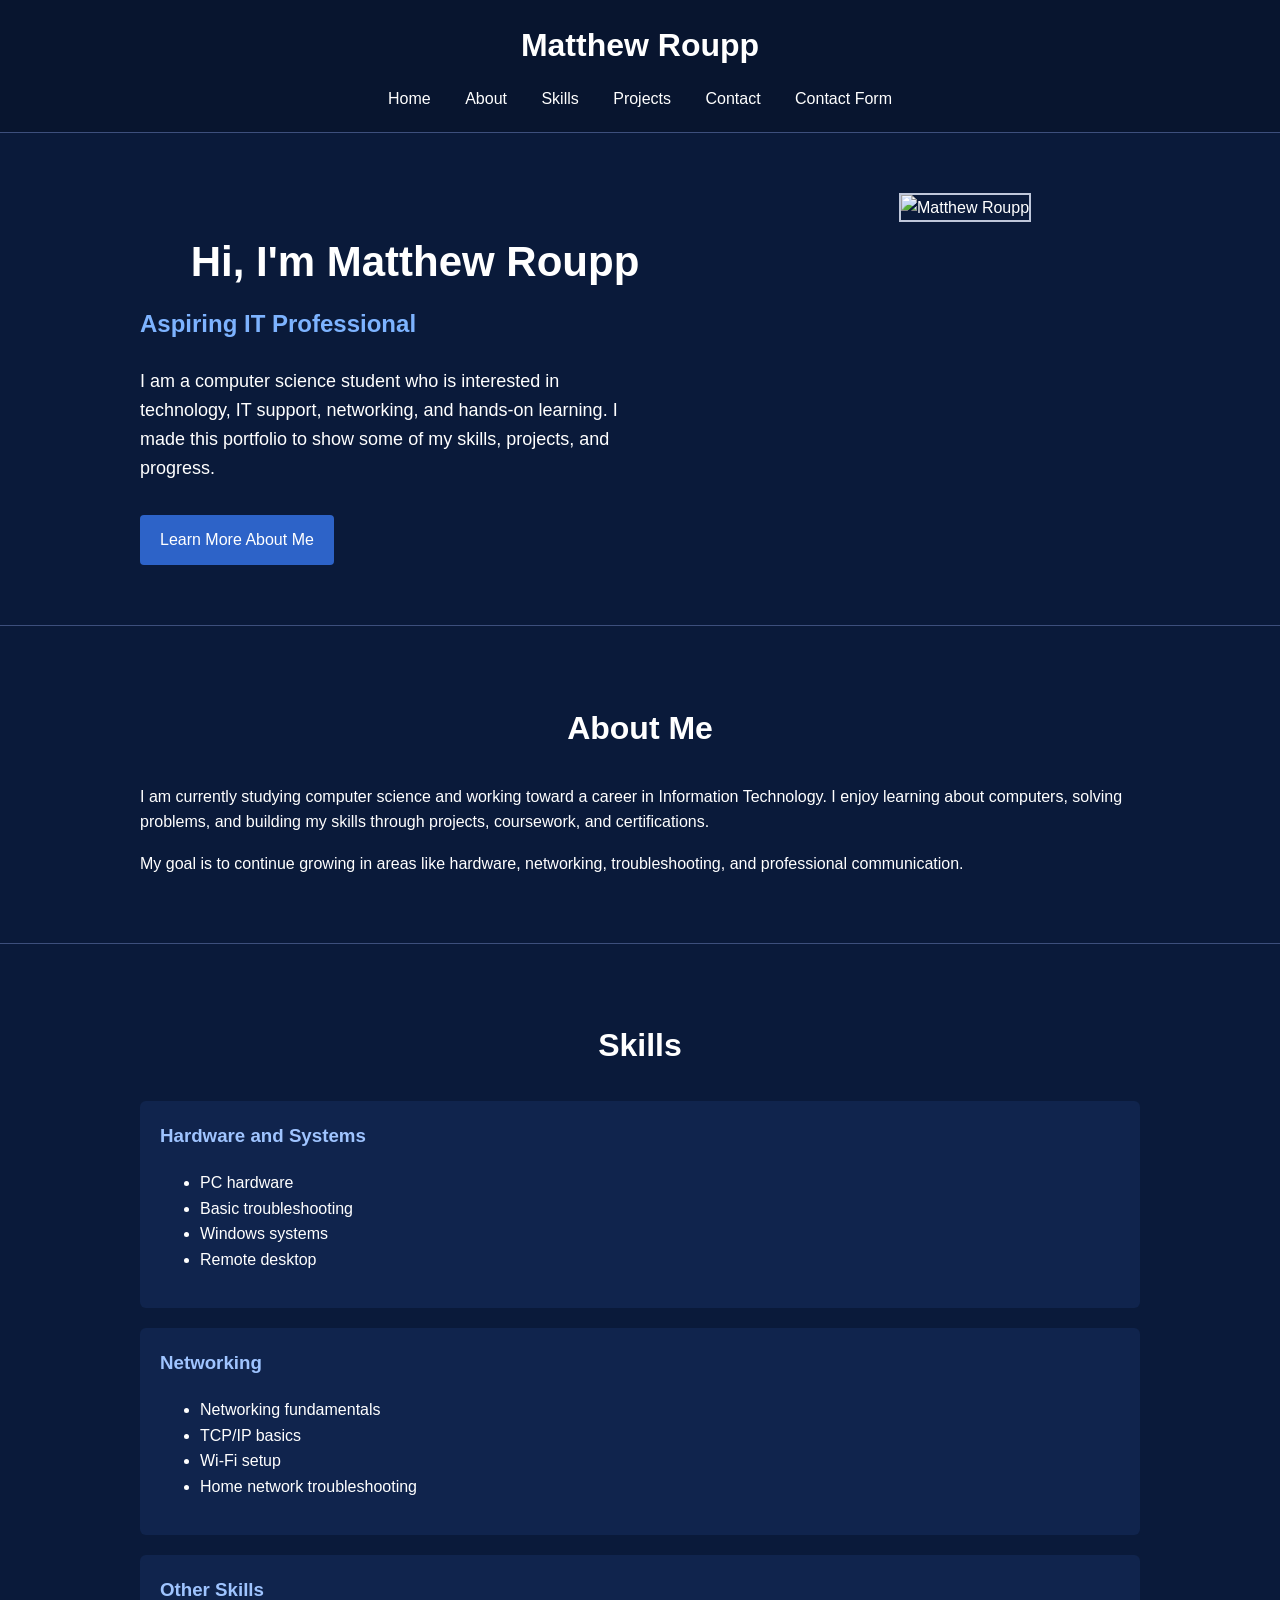
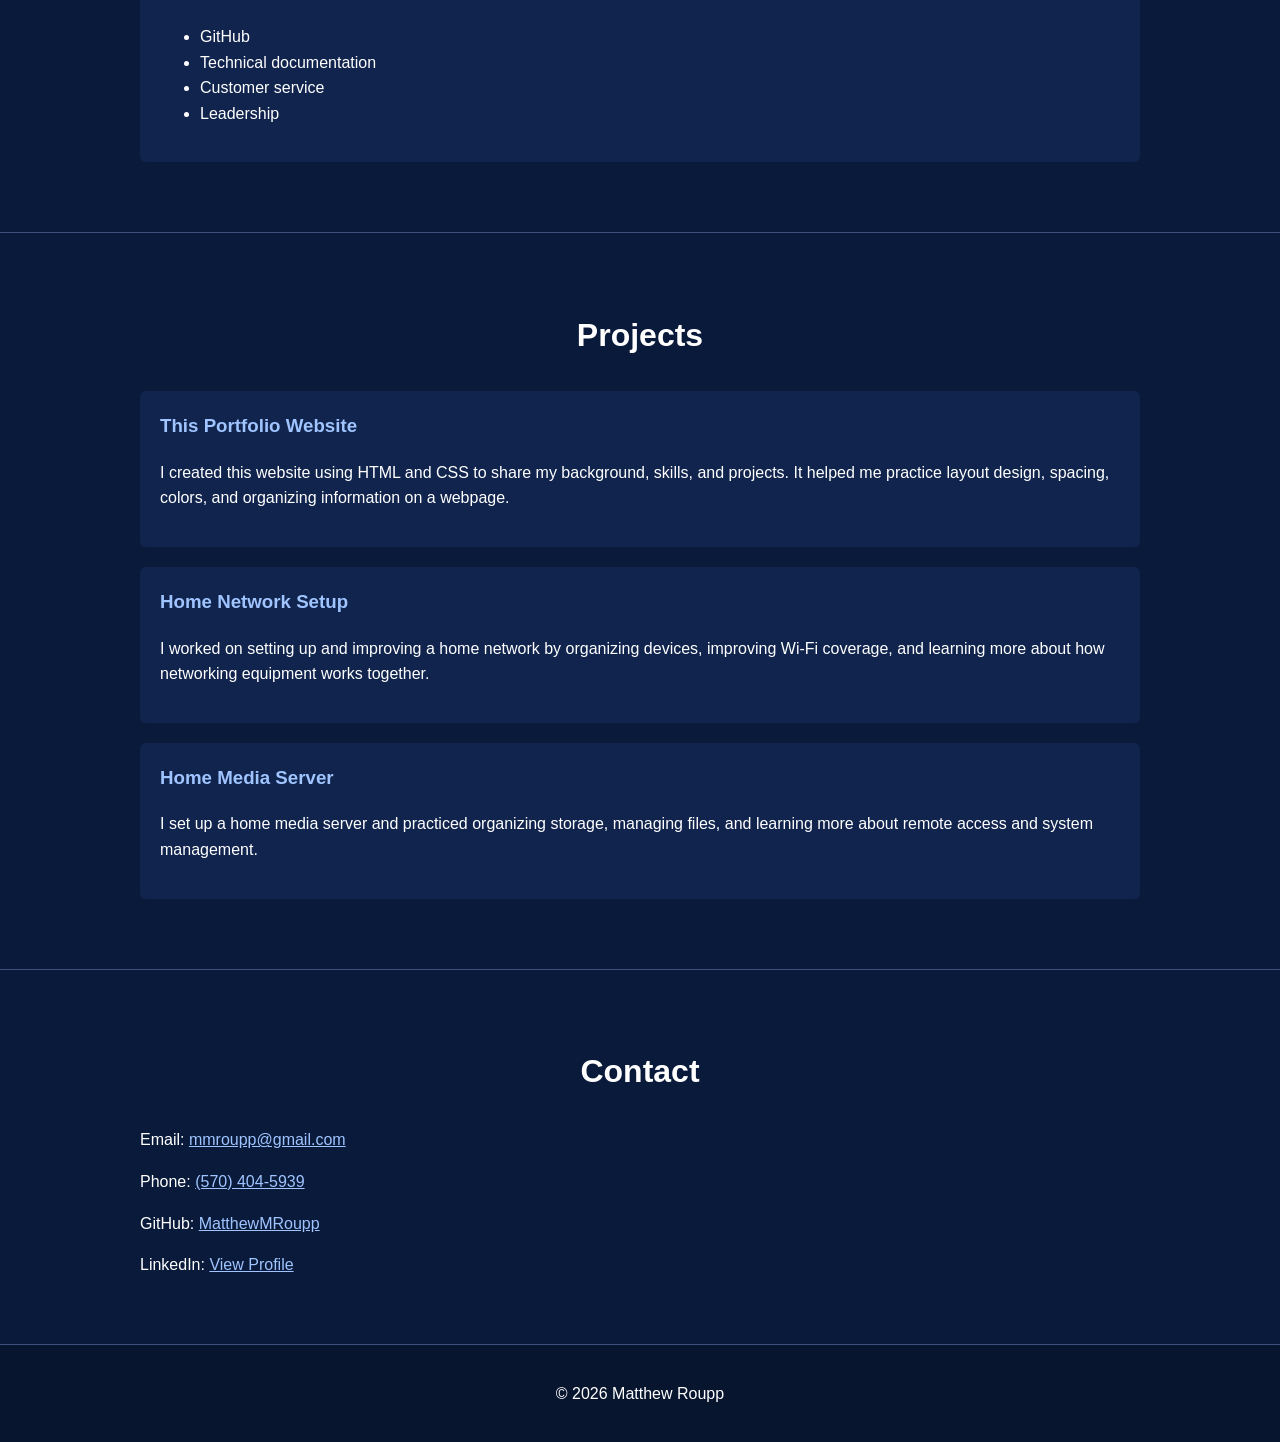
==== commit f0c3ec71: "Add link to Contact Form in navigation menu" ====
--- a/index.html
+++ b/index.html
@@ -35,6 +35,7 @@
           <li><a href="#skills">Skills</a></li>
           <li><a href="#projects">Projects</a></li>
           <li><a href="#contact">Contact</a></li>
+          <li><a href="contactform.html">Contact Form</a></li>
         </ul>
       </nav>
     </div>
--- a/style.css
+++ b/style.css
@@ -1,662 +1,256 @@
-:root{
-  --bg: #0a1222;
-  --surface: rgba(255,255,255,0.04);
-  --surface-strong: rgba(255,255,255,0.06);
-
-  --text: #eaf0ff;
-  --muted: #b9c4e3;
-
-  --blue:  #66b7ff;
-  --teal:  #2fd0c7;
-  --orange:#ff9a3d;
-  --tan:   #f2e2c4;
-
-  --border: rgba(234,240,255,0.14);
-  --border-strong: rgba(234,240,255,0.18);
-
-  --shadow: 0 14px 40px rgba(0,0,0,0.45);
-
-  --radius: 16px;
-  --radius-sm: 12px;
-  --max: 1120px;
-
-  --focus: rgba(255,154,61,0.65);
-  --nav-h: 64px;
-}
-
-*{ box-sizing: border-box; }
-html{ scroll-behavior: smooth; }
-body{
+/* 
+=========================
+GENERAL PAGE STYLES
+Affect the whole page.
+========================= 
+*/
+
+/* Makes padding and borders count inside width */
+* {
+  box-sizing: border-box;
+}
+
+/* Main body styling */
+body {
   margin: 0;
-  font-family: system-ui, -apple-system, Segoe UI, Roboto, Arial, sans-serif;
-  background:
-    radial-gradient(900px 600px at 18% 0%, rgba(102,183,255,0.20), transparent 60%),
-    radial-gradient(900px 600px at 90% 8%, rgba(47,208,199,0.16), transparent 60%),
-    radial-gradient(900px 600px at 50% 100%, rgba(255,154,61,0.12), transparent 62%),
-    var(--bg);
-  color: var(--text);
-  line-height: 1.65;
-}
-
-.container{
-  max-width: var(--max);
+  font-family: Arial, sans-serif;
+  background-color: #0a1a3a; /* <-------- background color */
+  color: white;
+  line-height: 1.6;
+}
+
+/* Keeps content centered and not too wide */
+.container {
+  width: 90%;
+  max-width: 1000px;
   margin: 0 auto;
-  padding: 0 18px;
-}
-
-a{ color: var(--blue); }
-a:hover{ color: var(--teal); }
-a:focus-visible{ outline: 3px solid var(--focus); outline-offset: 3px; border-radius: 10px; }
-
-.skip-link{
-  position: absolute;
-  left: -999px;
-  top: 10px;
-  padding: 10px 12px;
-  background: rgba(10,18,34,0.92);
-  border: 2px solid rgba(47,208,199,0.7);
-  border-radius: 999px;
-}
-.skip-link:focus{ left: 12px; z-index: 1000; }
-
-.site-header{
-  padding: 44px 0 18px;
-}
-
-.hero{
-  display: grid;
-  grid-template-columns: 1.7fr 1fr;
-  gap: 18px;
-  align-items: start;
-}
-@media (max-width: 980px){
-  .hero{ grid-template-columns: 1fr; }
-}
-
-.kicker{
-  margin: 0 0 8px;
-  color: var(--muted);
-  letter-spacing: 0.12em;
-  text-transform: uppercase;
-  font-size: 0.85rem;
-}
-
-.site-title{
+}
+
+/* 
+=============================
+HEADER STYLES
+Top section and navigation.
+============================ */
+
+header {
+  background-color: #08152f;
+  border-bottom: 1px solid #3d4f7c;
+  padding: 20px 0;
+}
+
+header h1 {
   margin: 0;
-  font-size: clamp(2rem, 3.8vw, 3.2rem);
-  line-height: 1.12;
-  letter-spacing: -0.02em;
-}
-
-.subtitle{
-  margin: 10px 0 14px;
-  color: var(--muted);
-  max-width: 70ch;
-}
-
-.button-row{
-  display: flex;
-  gap: 10px;
-  flex-wrap: wrap;
-  margin-top: 8px;
-}
-
-.btn{
-  display: inline-flex;
-  align-items: center;
-  justify-content: center;
-  padding: 10px 14px;
-  border-radius: 999px;
-  border: 1px solid var(--border);
-  background: rgba(255,255,255,0.03);
-  color: var(--text);
-  text-decoration: none;
-  font-weight: 700;
-  transition: transform 140ms ease, box-shadow 140ms ease, background 140ms ease, border-color 140ms ease;
-}
-.btn:hover{ transform: translateY(-1px); box-shadow: var(--shadow); border-color: var(--border-strong); }
-.btn.primary{
-  background: linear-gradient(90deg, rgba(47,208,199,0.95), rgba(102,183,255,0.95));
-  color: #071522;
-  border: none;
-  box-shadow: 0 12px 30px rgba(47,208,199,0.18);
-}
-.btn.ghost{
-  background: rgba(255,255,255,0.02);
-}
-.btn:focus-visible{ outline: 3px solid var(--focus); outline-offset: 3px; }
-
-.hero-badges{
-  display: flex;
-  flex-wrap: wrap;
-  gap: 10px;
-  margin-top: 12px;
-}
-
-.badge{
-  display: inline-flex;
-  align-items: center;
-  gap: 8px;
-  padding: 6px 12px;
-  border-radius: 999px;
-  border: 1px solid rgba(234,240,255,0.16);
-  background: rgba(255,255,255,0.03);
-  color: var(--text);
-  font-weight: 700;
-  font-size: 0.9rem;
-}
-
-.badge.pill{
-  border-color: rgba(47,208,199,0.28);
-  background: rgba(47,208,199,0.10);
-}
-
-.badge a{
-  color: inherit;
-  text-decoration: none;
-}
-
-.badge a:hover{
-  color: inherit;
-  text-decoration: none;
-}
-
-.badge:has(a):hover{
-  border-color: var(--border-strong);
-  transform: translateY(-1px);
-}
-
-.profile-card{
-  background: linear-gradient(180deg, rgba(255,255,255,0.05), rgba(255,255,255,0.03));
-  border: 1px solid var(--border);
-  border-radius: var(--radius);
-  box-shadow: var(--shadow);
-  padding: 16px;
-}
-
-.card-title{
-  margin: 0 0 10px;
-  font-size: 1.1rem;
-}
-.profile-hero {
-  text-align: center;
-  padding: 24px 18px;
-}
-
-.profile-photo {
-  width: 200px;
-  height: 200px;
-  object-fit: cover;
-  border-radius: 20px;
-  border: 1px solid var(--border);
-  box-shadow: 0 14px 40px rgba(0,0,0,0.4);
-  margin-bottom: 16px;
-}
-
-.profile-name {
-  margin: 0 0 6px;
-  font-size: 1.25rem;
-}
-
-.profile-tagline {
-  margin: 0 0 14px;
-  color: var(--muted);
-  font-size: 0.95rem;
-}
-
-.site-nav{
-  position: sticky;
-  top: 0;
-  background: rgba(10,18,34,0.86);
-  backdrop-filter: blur(12px);
-  border-top: 1px solid var(--border);
-  border-bottom: 1px solid var(--border);
-  z-index: 50;
-}
-
-.nav-wrap{
-  display: flex;
-  align-items: center;
-  gap: 14px;
-  padding: 10px 0;
-  min-height: var(--nav-h);
-}
-
-.brand{
-  display: inline-flex;
-  align-items: center;
-  justify-content: center;
-  width: 40px;
-  height: 40px;
-  border-radius: 999px;
-  text-decoration: none;
-  color: #071522;
-  font-weight: 900;
-  background: linear-gradient(90deg, rgba(255,154,61,0.95), rgba(242,226,196,0.85));
-  border: 1px solid rgba(255,154,61,0.25);
-  flex: 0 0 auto;
-}
-
-.nav-meta{
-  display: flex;
-  align-items: center;
-  gap: 10px;
-  flex: 1 1 auto;
-  min-width: 0;
-}
-
-.nav-label{
-  color: var(--muted);
-  font-weight: 800;
-  letter-spacing: 0.02em;
-  white-space: nowrap;
-  font-size: 0.95rem;
-  opacity: 0.95;
-}
-
-.nav-list{
-  display: flex;
-  gap: 8px;
-  flex-wrap: wrap;
+  text-align: center;
+  font-size: 32px;
+}
+
+/* Nav area */
+nav {
+  margin-top: 15px;
+  text-align: center;
+}
+
+/* Removes bullet points from nav list */
+nav ul {
+  list-style: none;
   padding: 0;
   margin: 0;
-  list-style: none;
-}
-
-.nav-list a{
+}
+
+/* Places links in a row */
+nav ul li {
+  display: inline-block;
+  margin: 0 15px;
+}
+
+/* Styles nav links */
+nav ul li a {
+  color: white;
   text-decoration: none;
-  color: var(--text);
-  padding: 8px 10px;
-  border-radius: 999px;
-  border: 1px solid transparent;
-  transition: background 140ms ease, border-color 140ms ease;
-}
-.nav-list a:hover{
-  background: rgba(102,183,255,0.10);
-  border-color: rgba(102,183,255,0.18);
-}
-
-.main{
-  padding: 18px 0 52px;
-}
-
-.section{
-  padding: 26px 0;
-  scroll-margin-top: calc(var(--nav-h) + 18px);
-}
-
-.section-head{
-  display: grid;
-  gap: 6px;
-  margin-bottom: 12px;
-  max-width: 80ch;
-}
-
-.section h2{
-  margin: 0;
-  font-size: 1.65rem;
-  letter-spacing: -0.01em;
+}
+
+/* Hover effect for nav links */
+nav ul li a:hover {
+  color: #7db3ff;
+}
+
+/* 
+=========================
+HERO SECTION
+Top intro area.
+=========================
+*/
+
+.hero {
+  padding: 60px 0;
+  border-bottom: 1px solid #3d4f7c;
+}
+
+/* Holds hero text and image */
+.hero-content {
+  overflow: hidden;
+}
+
+/* Left side of hero */
+.hero-text {
+  width: 55%;
+  float: left;
+}
+
+.hero-text h2 {
+  font-size: 42px;
+  margin-bottom: 10px;
+}
+
+.hero-text h3 {
+  font-size: 24px;
+  color: #7db3ff;
+  margin-top: 0;
+}
+
+.hero-text p {
+  font-size: 18px;
+  max-width: 500px;
+}
+
+/* Button styling */
+.button {
   display: inline-block;
-  padding-bottom: 8px;
-  border-bottom: 3px solid rgba(47,208,199,0.45);
-}
-
-.section-sub{
-  margin: 0;
-  color: var(--muted);
-}
-
-h3{
-  margin: 0 0 8px;
-  font-size: 1.12rem;
-}
-
-.grid{
-  display: grid;
-  gap: 14px;
-  margin-top: 12px;
-}
-
-.grid.two{ grid-template-columns: 1fr 1fr; }
-.grid.three{ grid-template-columns: 1fr 1fr 1fr; }
-.grid.four{ grid-template-columns: repeat(4, minmax(0, 1fr)); }
-
-@media (max-width: 1200px){
-  .grid.four{ grid-template-columns: repeat(3, minmax(0, 1fr)); }
-}
-
-@media (max-width: 980px){
-  .grid.two, .grid.three{ grid-template-columns: 1fr; }
-  .grid.four{ grid-template-columns: repeat(2, minmax(0, 1fr)); }
-}
-
-@media (max-width: 680px){
-  .grid.four{ grid-template-columns: 1fr; }
-}
-
-.card{
-  background: linear-gradient(180deg, rgba(255,255,255,0.05), rgba(255,255,255,0.03));
-  border: 1px solid var(--border);
-  border-radius: var(--radius);
-  padding: 16px;
-  box-shadow: 0 10px 30px rgba(0,0,0,0.35);
-}
-
-.card.featured{
-  border-color: rgba(102,183,255,0.35);
-  background: linear-gradient(180deg, rgba(102,183,255,0.12), rgba(255,255,255,0.03));
-  position: relative;
-}
-.card.featured::before{
-  content: "Featured";
-  position: absolute;
-  top: 14px;
-  right: 14px;
-  font-size: 0.78rem;
-  font-weight: 900;
-  padding: 5px 10px;
-  border-radius: 999px;
-  background: rgba(255,154,61,0.14);
-  border: 1px solid rgba(255,154,61,0.30);
-  color: var(--tan);
-}
-
-.clean-list{
-  margin: 10px 0 0;
-  padding-left: 18px;
-}
-.clean-list li{ margin: 6px 0; }
-.clean-list li::marker{ color: rgba(47,208,199,0.85); }
-
-.muted{ color: var(--muted); }
-.small{ font-size: 0.95rem; }
-
-.tag-list{
-  list-style: none;
-  padding: 0;
-  margin: 10px 0 0;
-  display: flex;
-  flex-wrap: wrap;
-  gap: 8px;
-}
-
-.tag{
-  padding: 7px 12px;
-  border-radius: 999px;
-  background: rgba(242,226,196,0.10);
-  border: 1px solid rgba(242,226,196,0.22);
-  font-weight: 800;
-  color: rgba(234,240,255,0.92);
-}
-
-.meta{
-  display: flex;
-  gap: 8px;
-  flex-wrap: wrap;
-  margin-top: 10px;
-}
-
-.callout{
-  margin-top: 12px;
-  padding: 14px 16px;
-  border-radius: var(--radius);
-  border: 1px solid rgba(234,240,255,0.14);
-  background: rgba(255,255,255,0.03);
-}
-.callout strong{ color: var(--tan); }
-
-.callout-amber{
-  border-color: rgba(255,154,61,0.35);
-  background: linear-gradient(90deg, rgba(255,154,61,0.12), rgba(102,183,255,0.06));
-}
-.callout-teal{
-  border-color: rgba(47,208,199,0.35);
-  background: linear-gradient(90deg, rgba(47,208,199,0.12), rgba(242,226,196,0.06));
-}
-
-.doc-card{
-  display: flex;
-  gap: 12px;
-  align-items: center;
+  background-color: #2d63c8;
+  color: white;
   text-decoration: none;
-  color: inherit;
-  background: linear-gradient(180deg, rgba(255,255,255,0.05), rgba(255,255,255,0.03));
-  border: 1px solid var(--border);
-  border-radius: var(--radius);
-  padding: 14px;
-  box-shadow: 0 10px 30px rgba(0,0,0,0.35);
-  transition: transform 140ms ease, box-shadow 140ms ease, border-color 140ms ease;
-}
-.doc-card:hover{
-  transform: translateY(-1px);
-  box-shadow: var(--shadow);
-  border-color: var(--border-strong);
-}
-
-.doc-icon{
-  width: 46px;
-  height: 46px;
-  border-radius: 14px;
-  display: grid;
-  place-items: center;
-  background: linear-gradient(180deg, rgba(255,154,61,0.18), rgba(47,208,199,0.12));
-  border: 1px solid rgba(234,240,255,0.14);
-  font-weight: 900;
-  letter-spacing: 0.06em;
-  color: var(--tan);
-}
-
-.doc-title{ margin: 0; font-size: 1.06rem; }
-.doc-meta{ margin: 2px 0 0; color: var(--muted); font-size: 0.92rem; }
-
-.gallery{
-  grid-template-columns: repeat(3, 1fr);
-}
-@media (max-width: 980px){
-  .gallery{ grid-template-columns: 1fr; }
-}
-
-.img-card{
-  margin: 0;
-  background: linear-gradient(180deg, rgba(255,255,255,0.05), rgba(255,255,255,0.03));
-  border: 1px solid var(--border);
-  border-radius: var(--radius);
-  overflow: hidden;
-  box-shadow: 0 10px 30px rgba(0,0,0,0.35);
-}
-
-.img-card img{
+  padding: 12px 20px;
+  margin-top: 15px;
+  border-radius: 4px;
+}
+
+/* Button hover effect */
+.button:hover {
+  background-color: #3b75e0;
+}
+
+/* Right side of hero */
+.hero-image {
+  width: 35%;
+  float: right;
+  text-align: center;
+}
+
+/* Profile image */
+.hero-image img {
+  width: 250px;
+  max-width: 100%;
+  border: 2px solid #bfc7da;
+}
+
+/* 
+=================================================
+SECTION STYLES
+General styles for each main section of the page.
+=================================================
+*/
+
+section {
+  padding: 50px 0;
+  border-bottom: 1px solid #3d4f7c;
+}
+
+section h2 {
+  text-align: center;
+  font-size: 32px;
+  margin-bottom: 30px;
+}
+
+/* 
+===========================
+CARD STYLES
+Used for skills and projects.
+=============================
+*/
+
+.card {
+  background-color: #10244d;
+  padding: 20px;
+  margin-bottom: 20px;
+  border-radius: 6px;
+}
+
+.card h3 {
+  margin-top: 0;
+  color: #9fc4ff;
+}
+
+/* =========================
+   LINK STYLES
+========================= */
+
+a {
+  color: #9fc4ff;
+}
+
+a:hover {
+  color: white;
+}
+
+/* 
+=========================
+FOOTER
+========================= */
+
+footer {
+  text-align: center;
+  padding: 20px 0;
+  background-color: #08152f;
+}
+
+/* 
+=========================
+MOBILE STYLES
+Makes the page easier to use on smaller screens like on your phone.
+========================= */
+
+@media (max-width: 768px) {
+  .hero-text,
+  .hero-image {
+    width: 100%;
+    float: none;
+    text-align: center;
+  }
+
+  .hero-text p {
+    margin: 0 auto;
+  }
+
+  nav ul li {
+    display: block;
+    margin: 10px 0;
+  }
+}
+
+/*
+===================
+Contact form styles 
+===================
+*/
+
+form input,
+form textarea {
   width: 100%;
-  height: 220px;
-  object-fit: cover;
-  display: block;
-  background: rgba(255,255,255,0.02);
-}
-
-.img-card figcaption{
-  padding: 10px 12px;
-  color: var(--muted);
-  font-size: 0.95rem;
-}
-
-.site-footer{
-  border-top: 1px solid var(--border);
-  background: rgba(10,18,34,0.96);
-}
-
-.footer-row{
-  display: flex;
-  justify-content: space-between;
-  align-items: center;
-  padding: 16px 0;
-  gap: 10px;
-  flex-wrap: wrap;
-}
-
-/* Certifications layout */
-.cert-card h3{ margin-bottom: 10px; }
-
-.cert-thumb{
-  width: 100%;
-  border: 1px solid var(--border);
-  border-radius: var(--radius-sm);
-  background: rgba(255,255,255,0.02);
-  padding: 0;
-  overflow: hidden;
+  padding: 10px;
+  margin-top: 5px;
+}
+
+form input[type="submit"],
+form input[type="reset"] {
+  width: auto;
+  background-color: #2d63c8;
+  color: white;
+  border: none;
+  padding: 10px 15px;
+  margin-right: 10px;
   cursor: pointer;
-  display: grid;
-  gap: 0;
-  transition: transform 140ms ease, border-color 140ms ease;
-}
-.cert-thumb:hover{
-  transform: translateY(-1px);
-  border-color: var(--border-strong);
-}
-.cert-thumb:focus-visible{
-  outline: 3px solid var(--focus);
-  outline-offset: 3px;
-}
-
-.cert-thumb img{
-  width: 100%;
-  height: 190px;
-  object-fit: cover;
-  display: block;
-}
-
-.cert-thumb-hint{
-  display: block;
-  padding: 10px 12px;
-  font-weight: 800;
-  color: var(--muted);
-  font-size: 0.95rem;
-  border-top: 1px solid var(--border);
-  background: rgba(255,255,255,0.02);
-}
-
-.cert-meta{
-  list-style: none;
-  padding: 0;
-  margin: 12px 0 10px;
-  display: grid;
-  gap: 6px;
-}
-.cert-meta li{
-  display: flex;
-  justify-content: space-between;
-  gap: 10px;
-  padding: 8px 10px;
-  border: 1px solid var(--border);
-  border-radius: 12px;
-  background: rgba(255,255,255,0.02);
-}
-.cert-meta span{ color: var(--muted); font-weight: 800; }
-.cert-meta strong{ color: var(--text); }
-
-.cert-placeholder{
-  width: 100%;
-  height: 190px;
-  border-radius: var(--radius-sm);
-  border: 1px dashed rgba(234,240,255,0.22);
-  background: rgba(255,255,255,0.02);
-  display: grid;
-  place-items: center;
-  color: var(--muted);
-  font-weight: 900;
-}
-.contact-links {
-  columns: 2;
-  column-gap: 32px;
-}
-
-.contact-links li {
-  break-inside: avoid;
-  margin-bottom: 8px;
-}
-
-@media (max-width: 700px) {
-  .contact-links { columns: 1; }
-}
-
-.contact-links a {
-  display: inline-flex;
-  align-items: center;
-  gap: 8px;
-  padding: 6px 10px;
-  border-radius: 999px;
-  text-decoration: none;
-  color: var(--blue);
-  transition: background 0.2s ease, color 0.2s ease, transform 0.2s ease;
-}
-
-.contact-links a:hover,
-.contact-links a:focus-visible {
-  background: rgba(102,183,255,0.10);
-  color: var(--teal);
-  transform: translateX(2px);
-}
-/* Lightbox */
-.no-scroll{ overflow: hidden; }
-
-.lightbox{
-  position: fixed;
-  inset: 0;
-  z-index: 9999;
-}
-
-.lightbox:not([hidden]){
-  display: grid;
-  place-items: center;
-}
-
-.lightbox[hidden]{
-  display: none !important;
-  pointer-events: none;
-}
-
-.lightbox-backdrop{
-  position: absolute;
-  inset: 0;
-  background: rgba(0,0,0,0.70);
-}
-
-.lightbox-panel{
-  position: relative;
-  width: min(980px, calc(100vw - 32px));
-  max-height: calc(100vh - 32px);
-  padding: 12px;
-  border-radius: 18px;
-  border: 1px solid var(--border);
-  background: rgba(10,18,34,0.96);
-  box-shadow: var(--shadow);
-}
-
-.lightbox-img{
-  width: 100%;
-  height: auto;
-  max-height: calc(100vh - 110px);
-  object-fit: contain;
-  display: block;
-  border-radius: 12px;
-  border: 1px solid rgba(234,240,255,0.12);
-}
-
-.lightbox-close{
-  position: absolute;
-  top: 10px;
-  right: 10px;
-  width: 44px;
-  height: 44px;
-  border-radius: 999px;
-  border: 1px solid var(--border);
-  background: rgba(255,255,255,0.06);
-  color: var(--text);
-  cursor: pointer;
-  font-size: 18px;
-  font-weight: 900;
-}
-.lightbox-close:hover{ border-color: var(--border-strong); }
-.lightbox-close:focus-visible{
-  outline: 3px solid var(--focus);
-  outline-offset: 3px;
-}
+}
+
+form input[type="reset"] {
+  background-color: #555;
+}
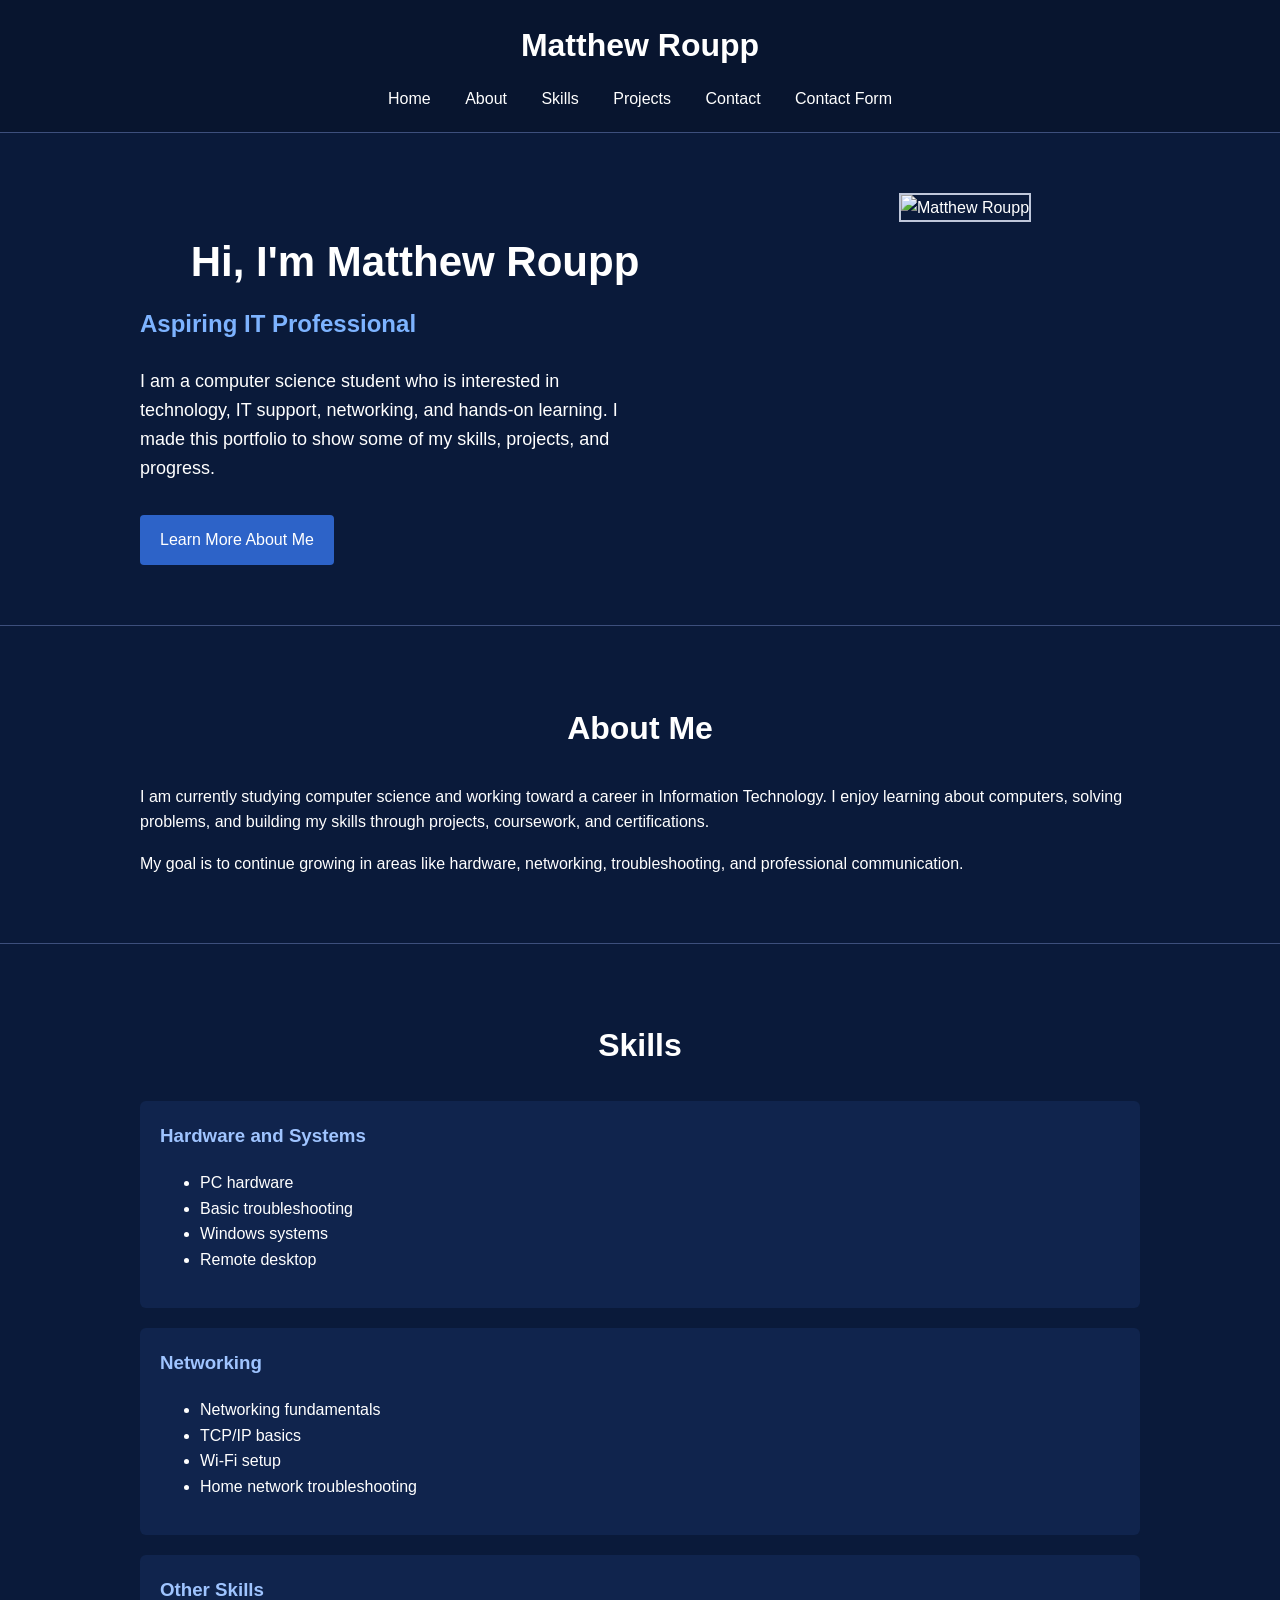
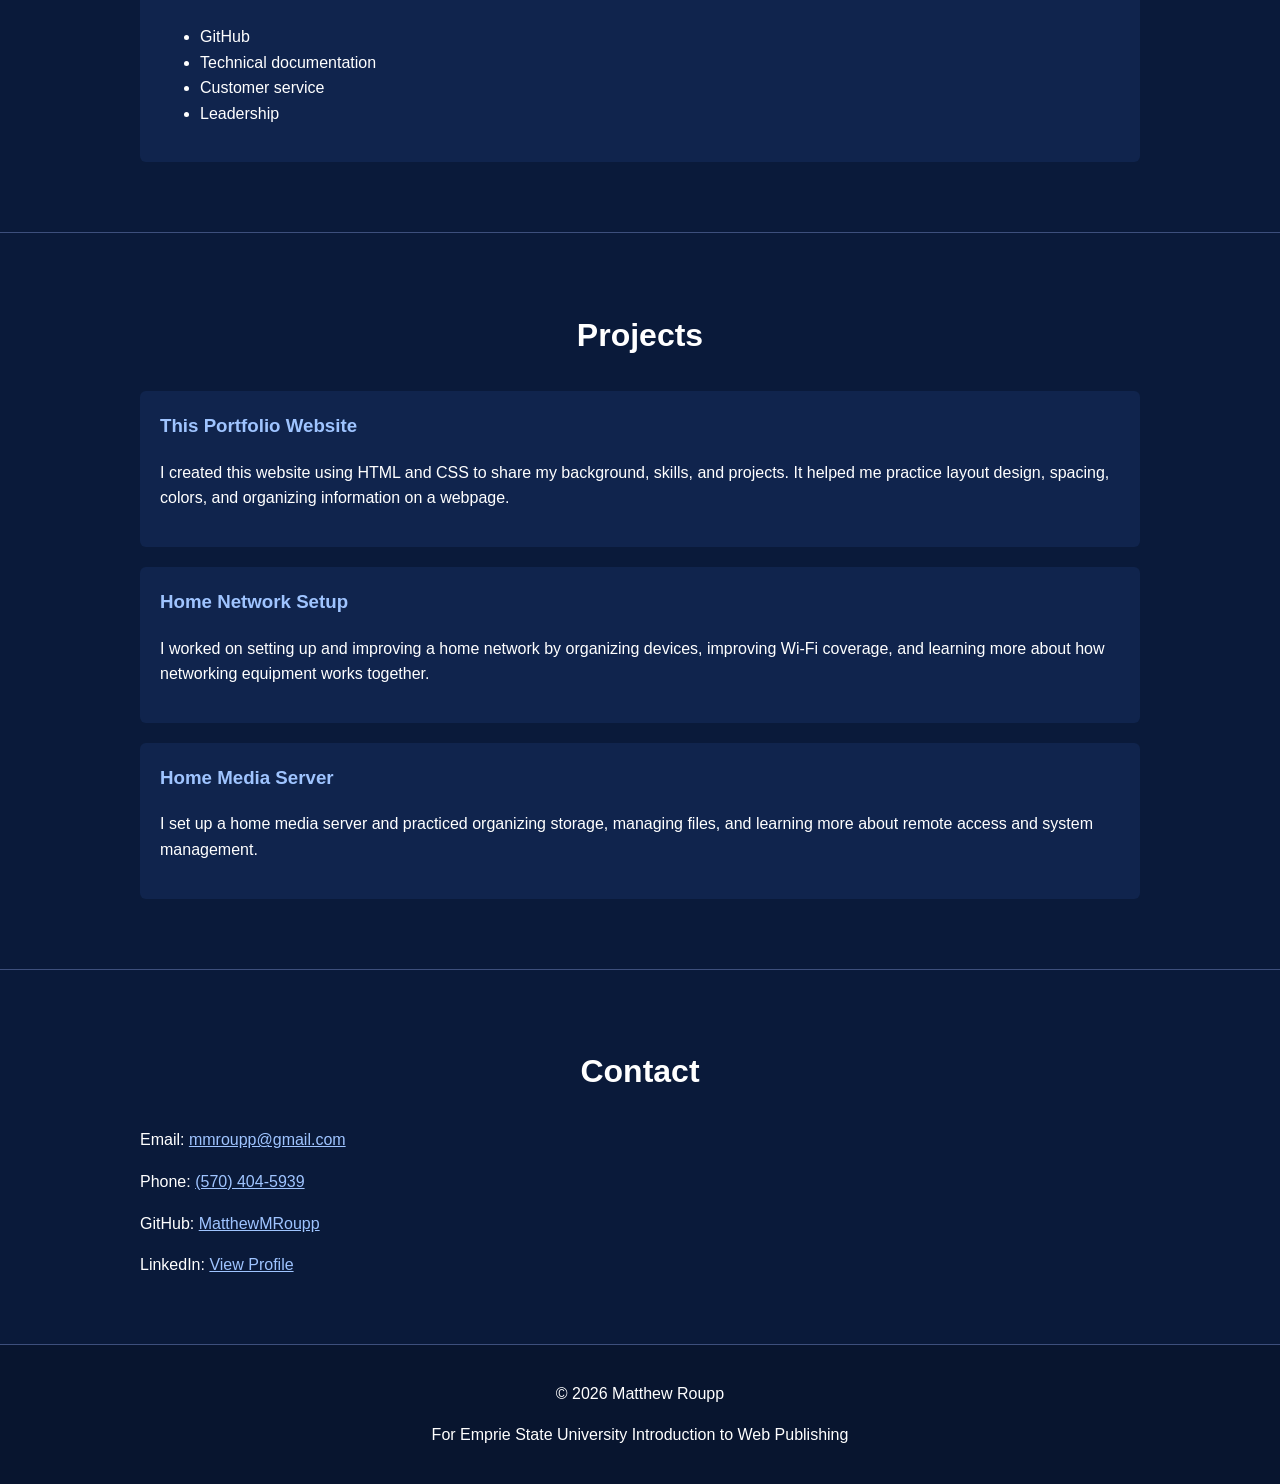
==== commit a9e131d2: "Add footer text for Empire State University course" ====
--- a/index.html
+++ b/index.html
@@ -192,6 +192,7 @@
   <footer>
     <div class="container">
       <p>&copy; 2026 Matthew Roupp</p>
+      <p>For Emprie State University Introduction to Web Publishing</p>
     </div>
   </footer>
 
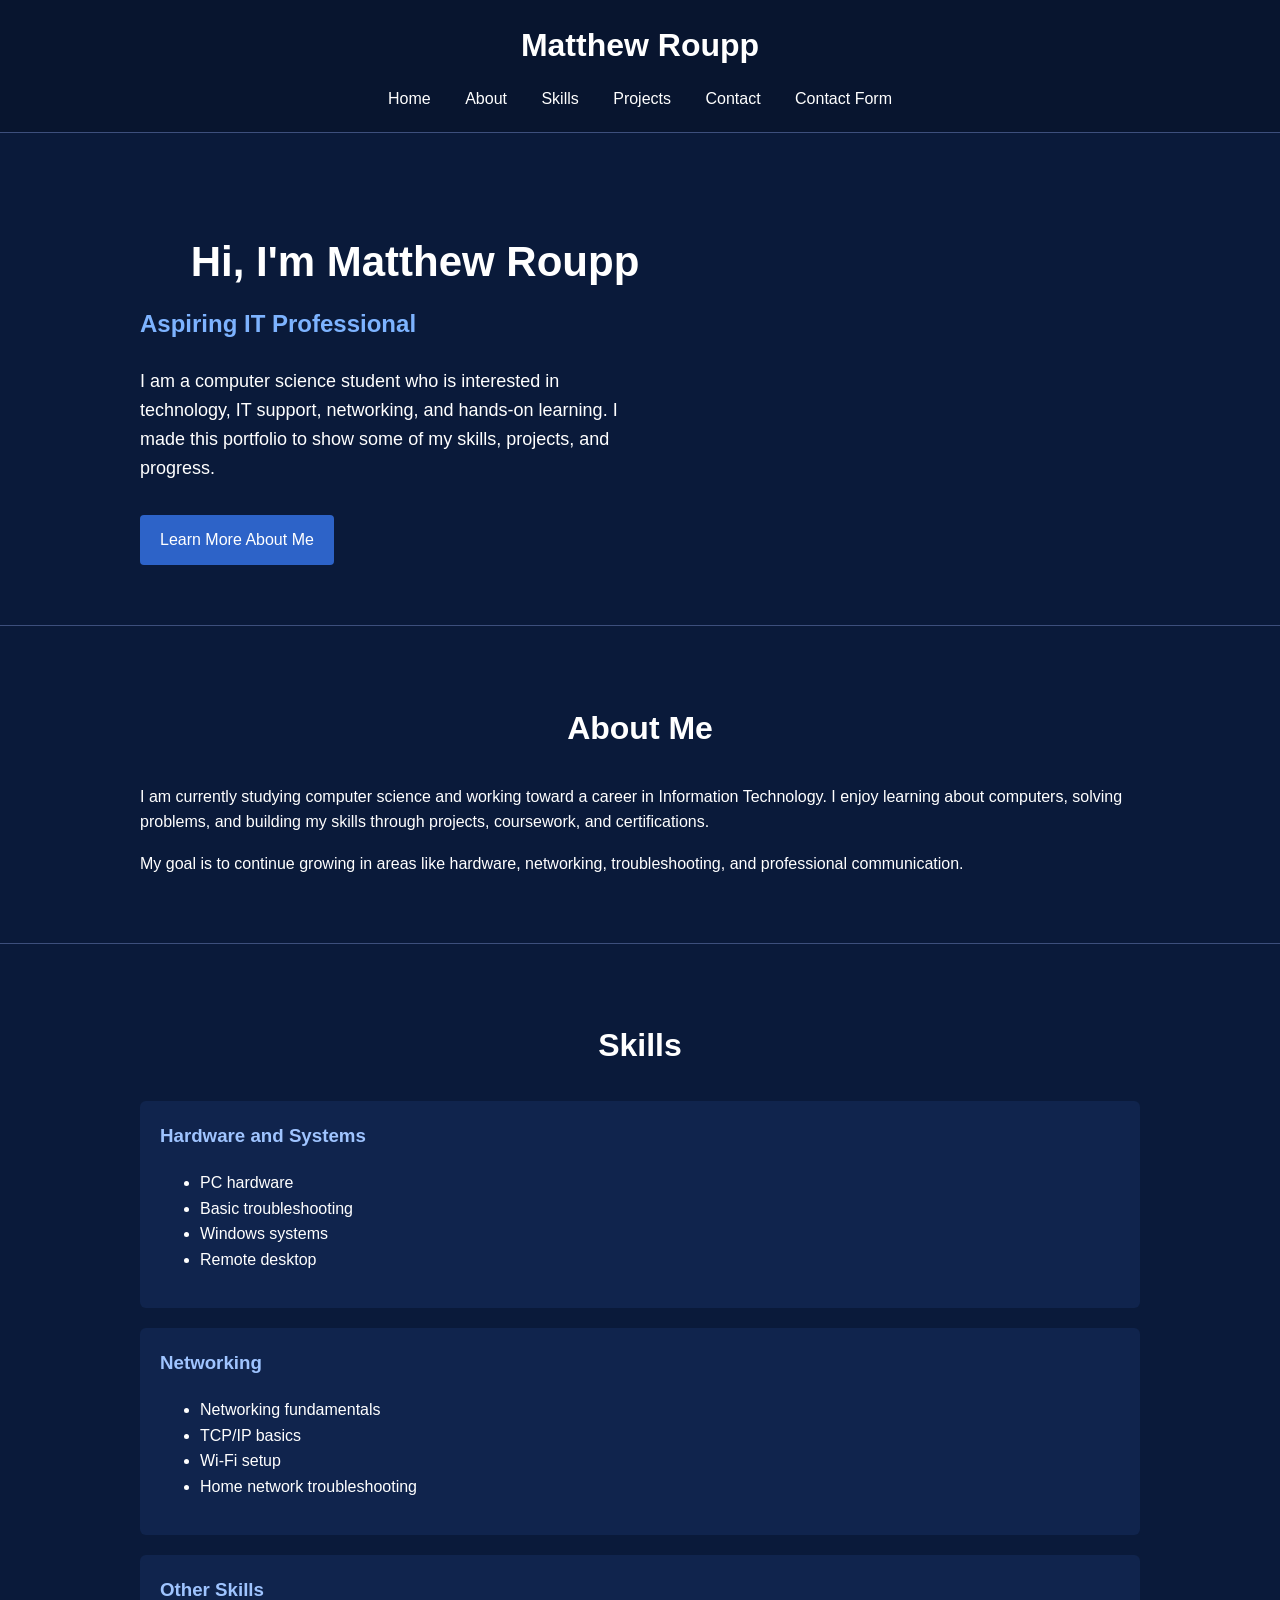
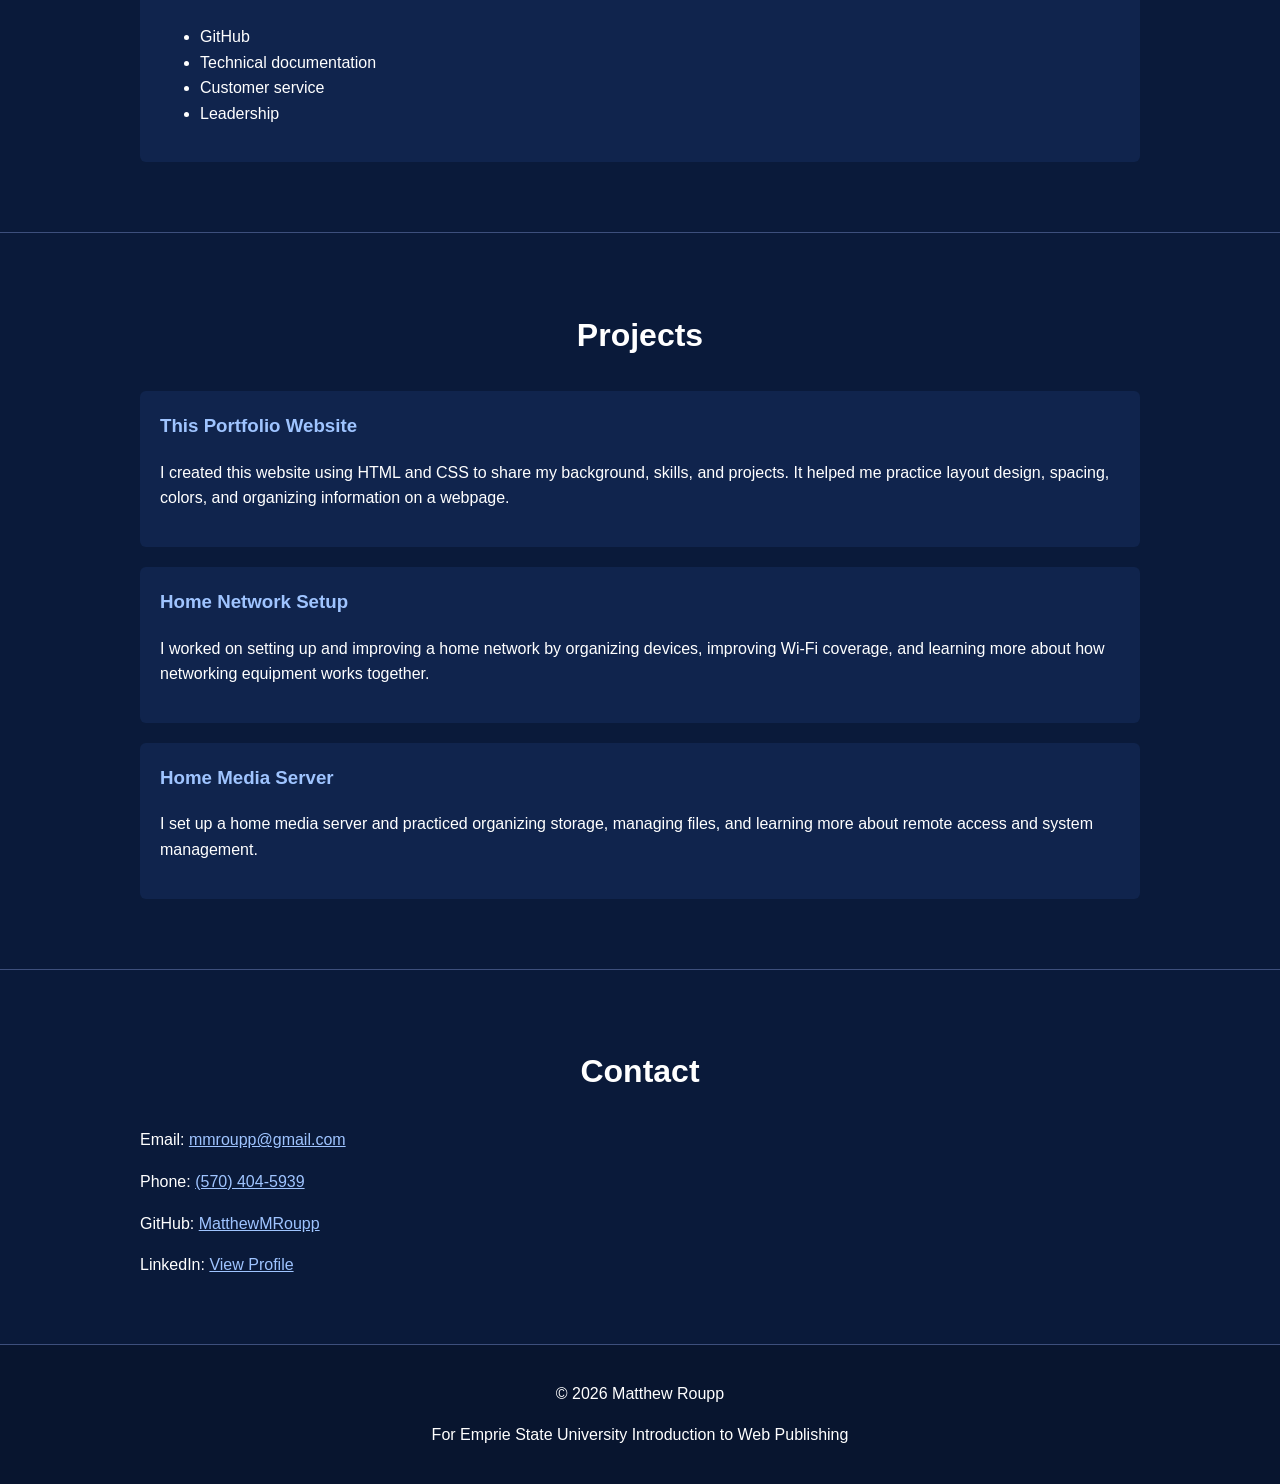
==== commit 8f624140: "Remove profile image placeholder from index.html Removed placeholder for profile image in hero secti" ====
--- a/index.html
+++ b/index.html
@@ -66,7 +66,7 @@
 
       <!-- Right side of hero section -->
       <div class="hero-image">
-        <img src="assets/images/profile1.jpg" alt="Matthew Roupp">
+      <!-- put profile image here later -->
       </div>
     </div>
   </section>
